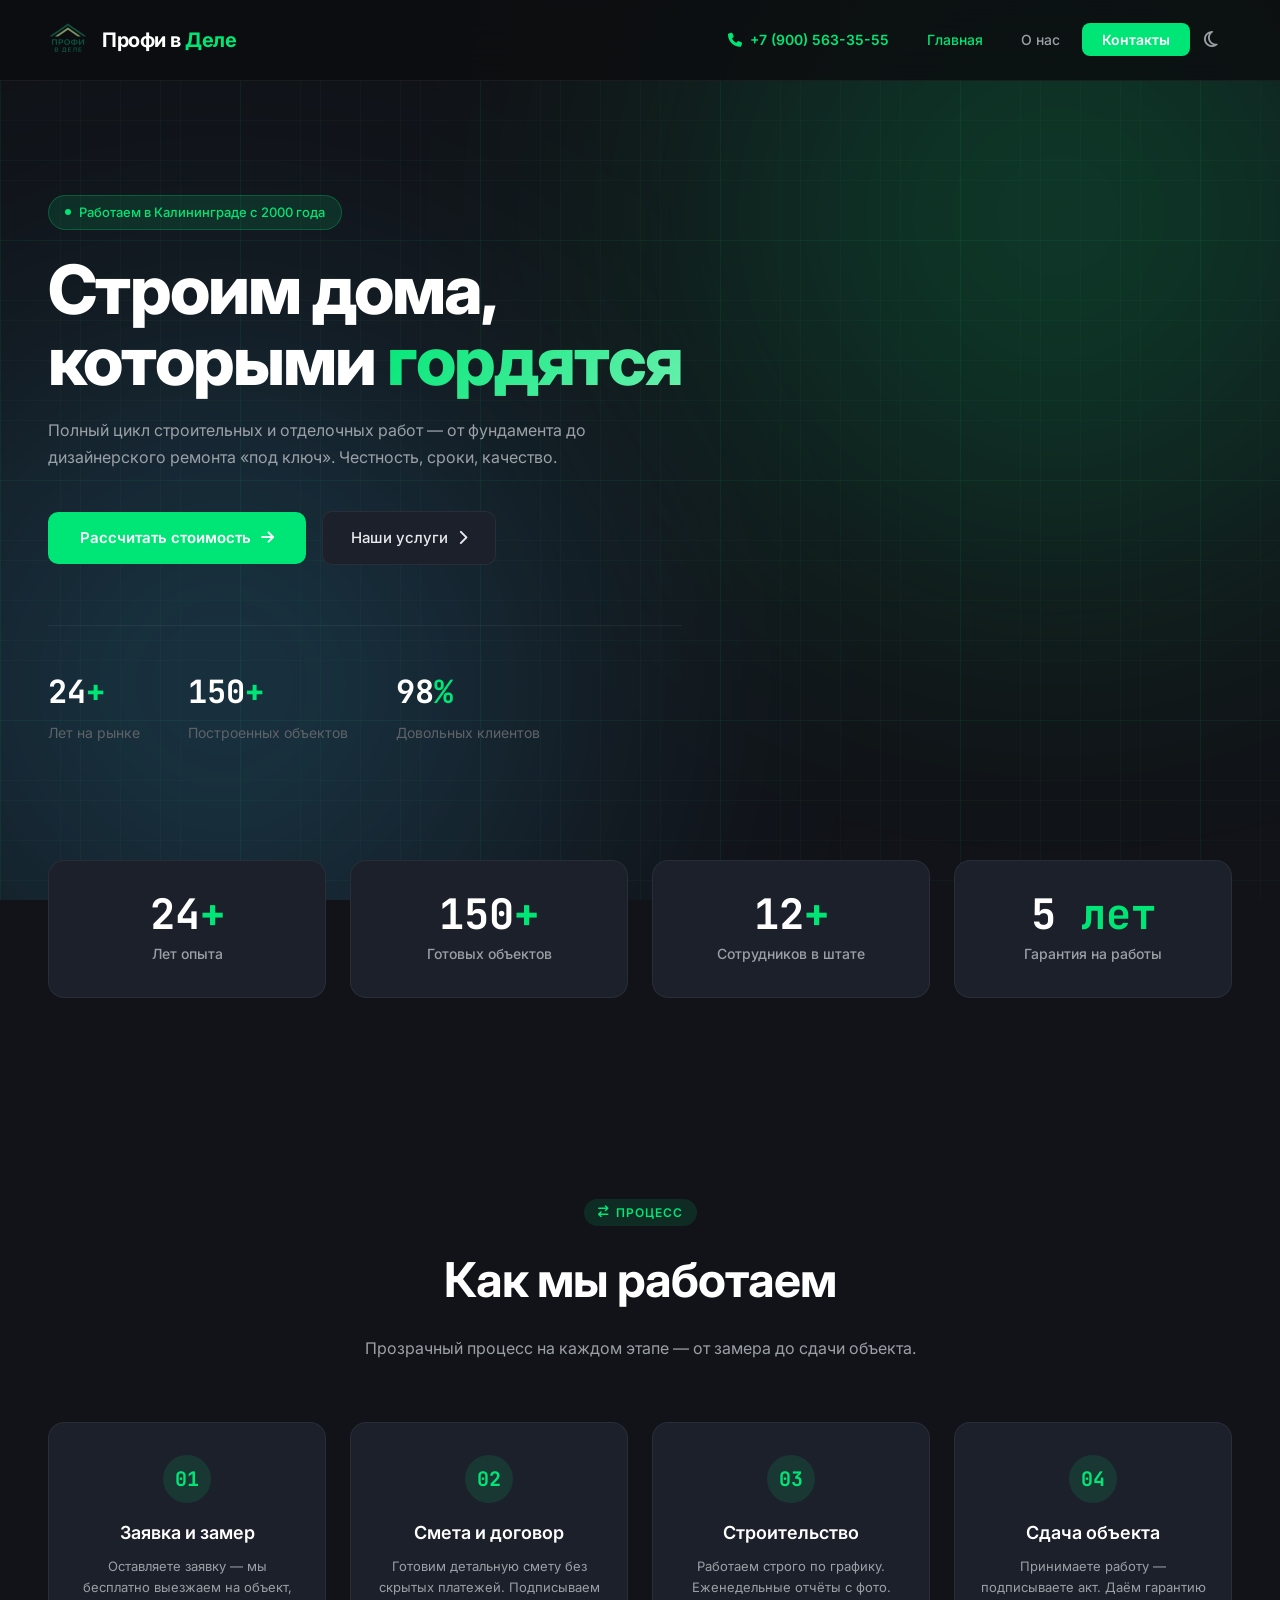
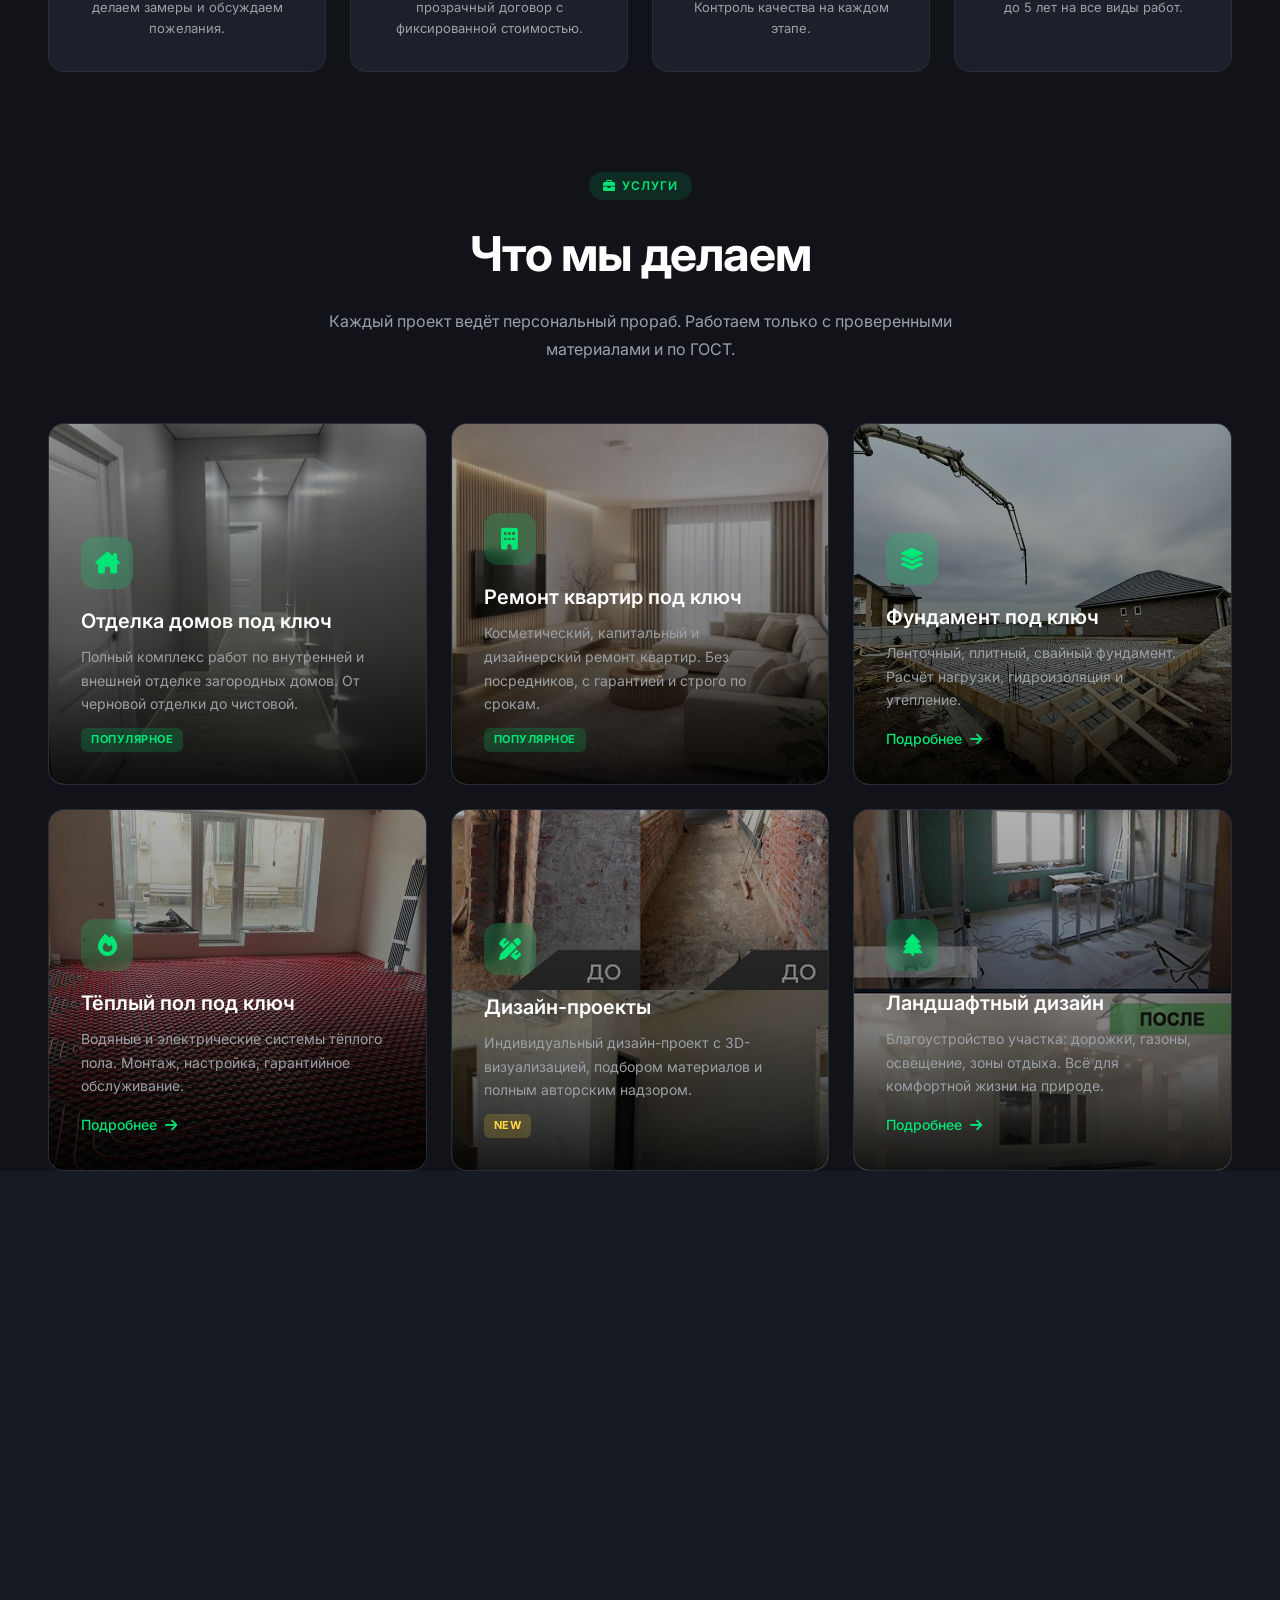
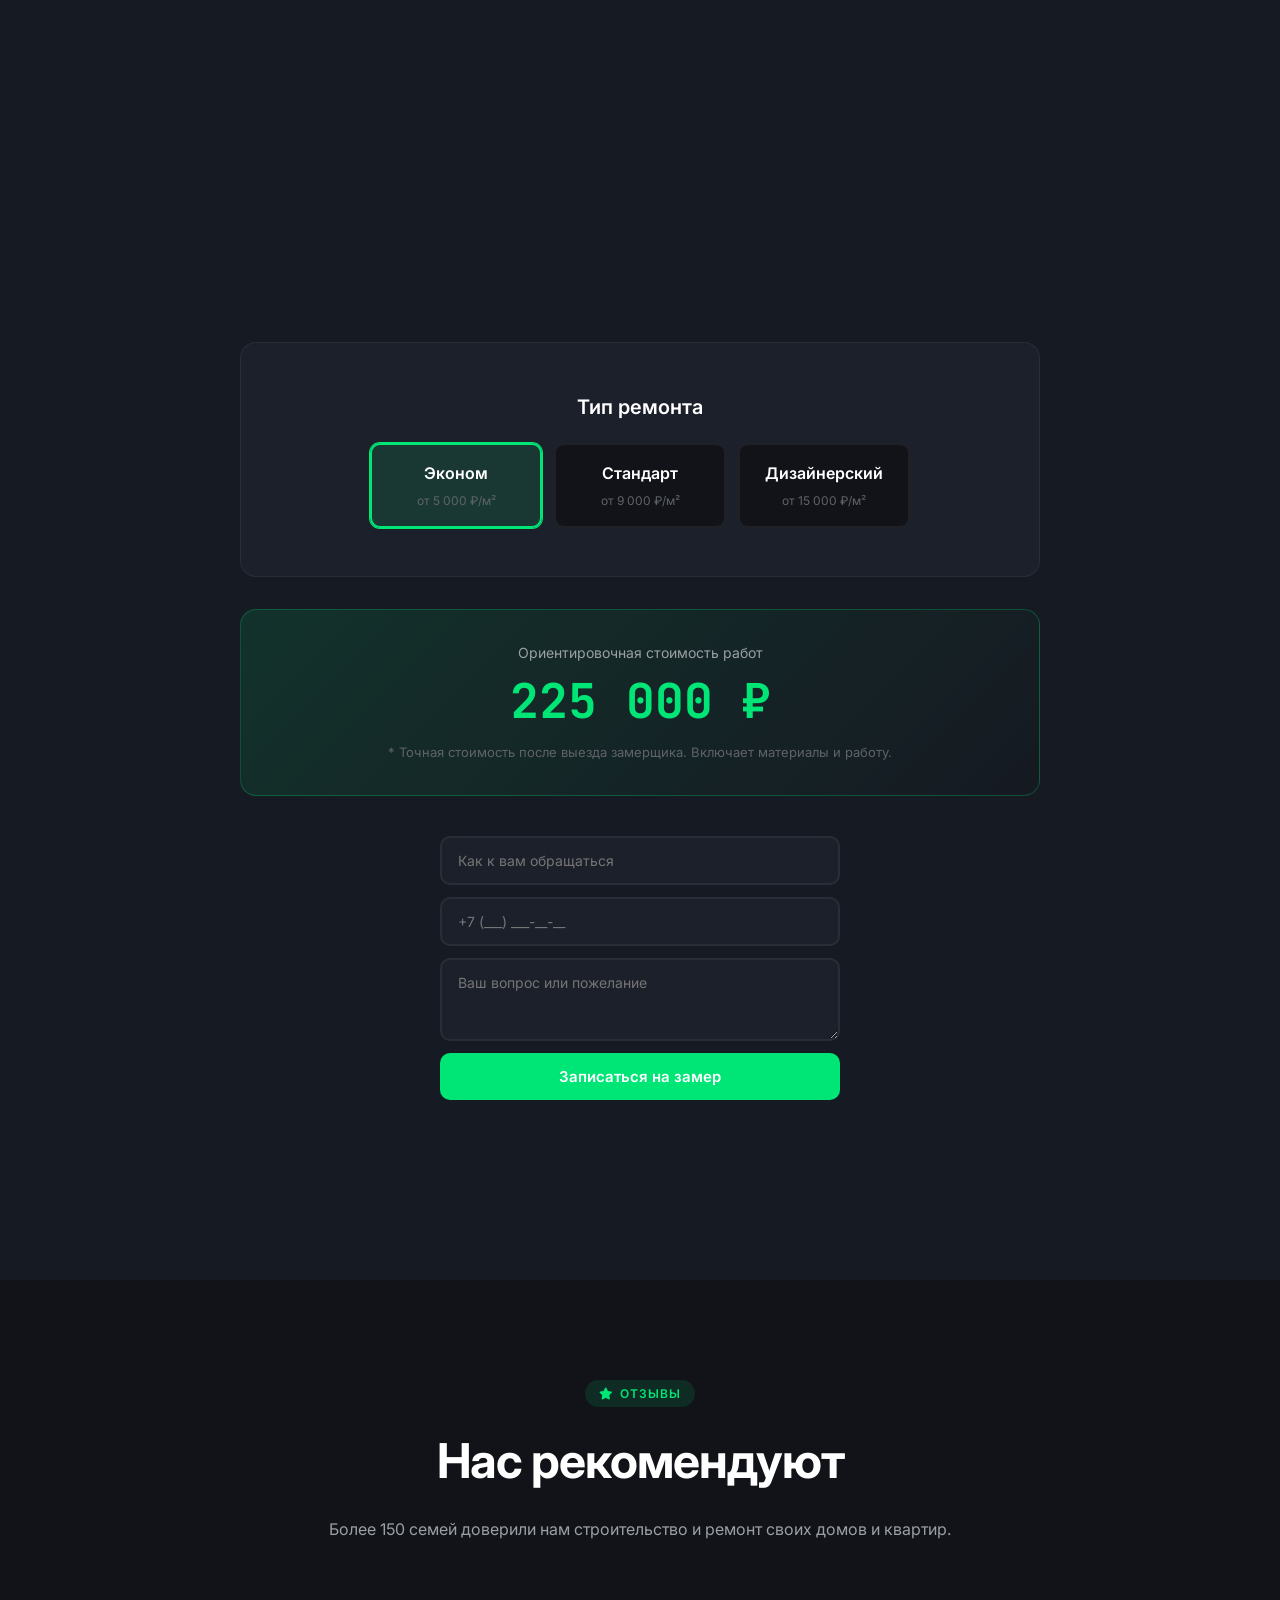
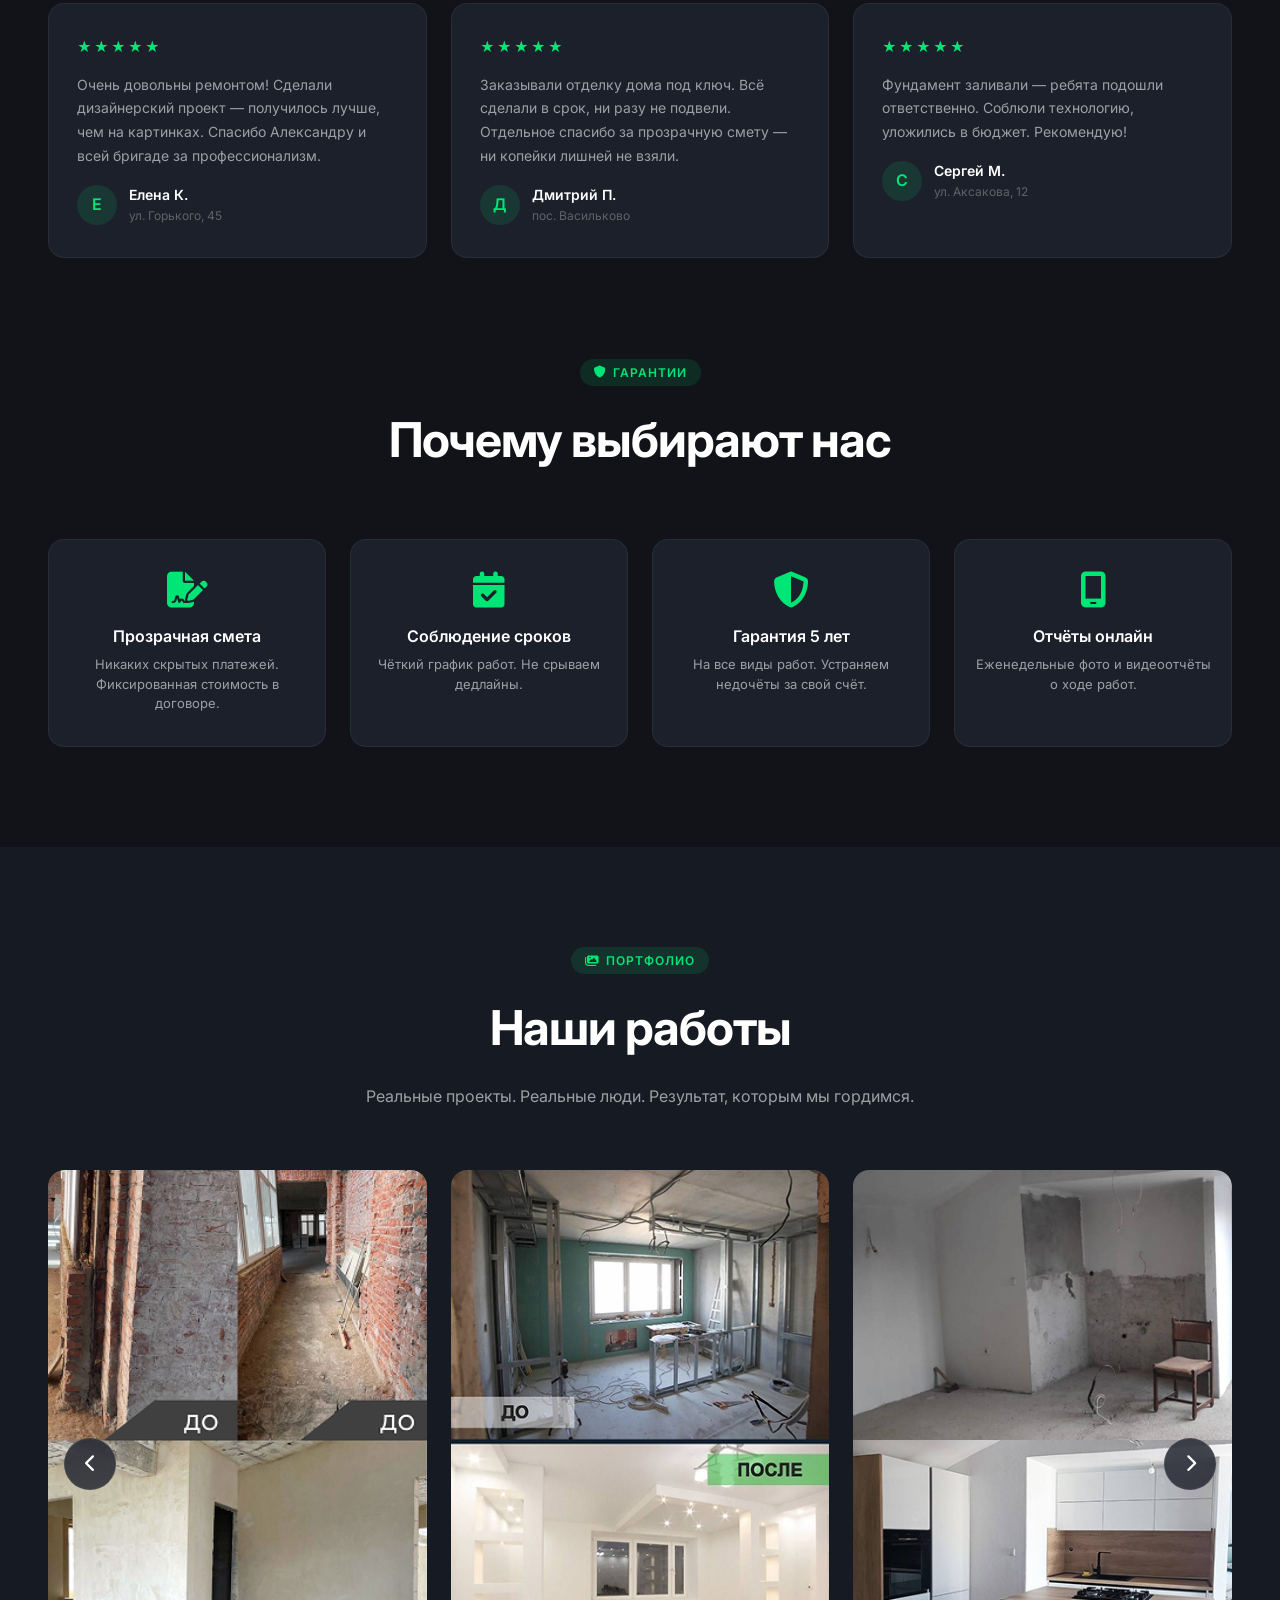
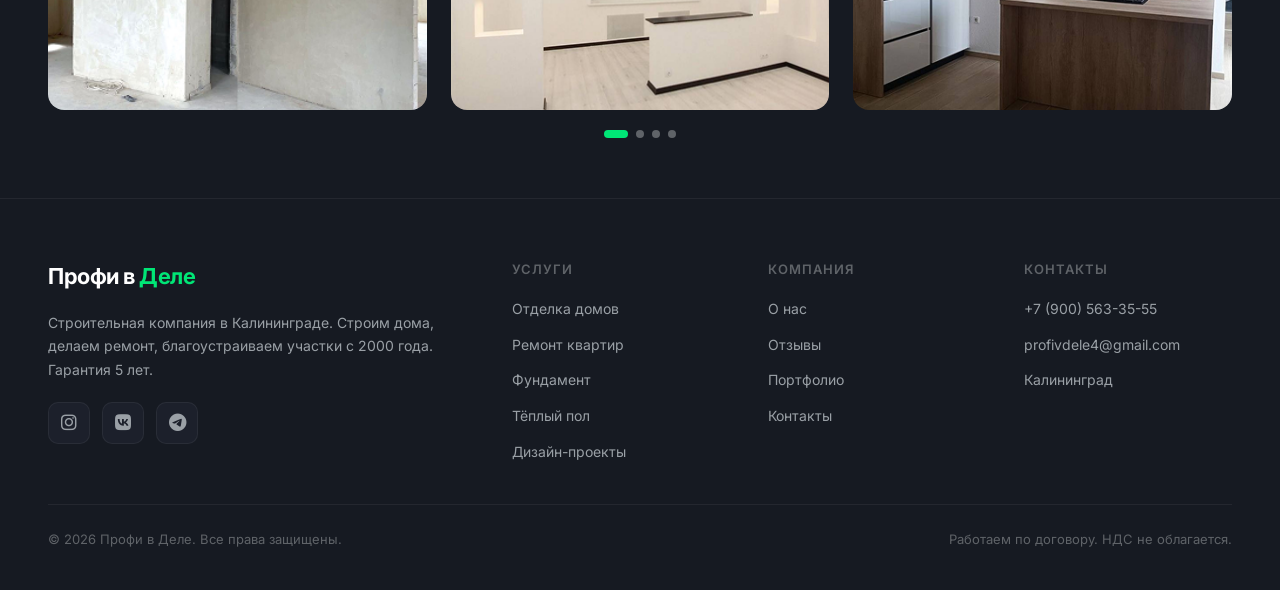
==== index.html @ 2b792fbe "Add files via upload" ====
<!DOCTYPE html>
<html lang="ru">
<head>
    <meta charset="UTF-8">
    <meta name="viewport" content="width=device-width, initial-scale=1.0">
    <title>Профи в Деле — строительная компания в Калининграде</title>
    <link rel="stylesheet" href="css/main.css?v=5">
    <link rel='stylesheet' href="https://cdnjs.cloudflare.com/ajax/libs/font-awesome/6.5.0/css/all.min.css">
    <style>
        .burger { display: none !important; }
        .nav-item { display: list-item !important; }
        .contacts-overlay { position: fixed; inset: 0; z-index: 100000; opacity: 0; visibility: hidden; pointer-events: none; }
        .contacts-overlay.active { opacity: 1; visibility: visible; pointer-events: auto; }
        @media (max-width: 767px) { .nav-item { display: none !important; } .burger { display: block !important; } header .theme-toggle { display: none !important; } }
    </style>
</head>
<body>

<div class="wrapper">

    <!-- HEADER -->
    <header class="header-container" id="header">
        <div class="header-logo">
            <img src="img/profivdele-Photoroom.png" alt="Профи в деле">
            <span class="logo-text">Профи в <span>Деле</span></span>
        </div>
        <nav>
            <ul>
                <li class="phone-item">
                    <a href="tel:+79005633555"><i class="fa-solid fa-phone"></i> +7 (900) 563-35-55</a>
                </li>
                <li class="nav-item"><a class="active" href="index.html">Главная</a></li>
                <li class="nav-item"><a href="about.html">О нас</a></li>
                <li class="nav-item"><a class="btn" href="#" data-contacts onclick="window.openContacts(event)">Контакты</a></li>
                <li><button class="theme-toggle" id="themeToggle" aria-label="Переключить тему"><i class="fa-regular fa-moon"></i></button></li>
                <li><button class="burger" id="burgerToggle" aria-label="Меню"><i class="fa-solid fa-bars"></i></button></li>
            </ul>
        </nav>
    </header>

    <!-- HERO -->
    <section class="hero">
        <div class="hero-bg">
            <div class="hero-gradient g1"></div>
            <div class="hero-gradient g2"></div>
            <div class="hero-grid"></div>
        </div>
        <div class="hero-content">
            <div class="hero-badge">
                <span class="dot"></span>
                Работаем в Калининграде с 2000 года
            </div>
            <h1>Строим дома,<br>которыми <span class="highlight">гордятся</span></h1>
            <p>Полный цикл строительных и отделочных работ — от фундамента до дизайнерского ремонта «под ключ». Честность, сроки, качество.</p>
            <div class="hero-actions">
                <a href="#calculator" class="btn-primary">
                    Рассчитать стоимость <i class="fa-solid fa-arrow-right"></i>
                </a>
                <a href="#services" class="btn-secondary">
                    Наши услуги <i class="fa-solid fa-chevron-right"></i>
                </a>
            </div>
            <div class="hero-stats">
                <div class="hero-stat">
                    <h3><span class="counter" data-target="24">0</span><span class="accent">+</span></h3>
                    <p>Лет на рынке</p>
                </div>
                <div class="hero-stat">
                    <h3><span class="counter" data-target="150">0</span><span class="accent">+</span></h3>
                    <p>Построенных объектов</p>
                </div>
                <div class="hero-stat">
                    <h3><span class="counter" data-target="98">0</span><span class="accent">%</span></h3>
                    <p>Довольных клиентов</p>
                </div>
            </div>
        </div>
    </section>

    <!-- STATS -->
    <section class="section" style="padding-top:0;">
        <div class="stats-grid" style="margin-top:-40px;">
            <div class="stat-card fade-up">
                <div class="number"><span class="counter" data-target="24">0</span><span class="accent">+</span></div>
                <p class="label">Лет опыта</p>
            </div>
            <div class="stat-card fade-up">
                <div class="number"><span class="counter" data-target="150">0</span><span class="accent">+</span></div>
                <p class="label">Готовых объектов</p>
            </div>
            <div class="stat-card fade-up">
                <div class="number"><span class="counter" data-target="12">0</span><span class="accent">+</span></div>
                <p class="label">Сотрудников в штате</p>
            </div>
            <div class="stat-card fade-up">
                <div class="number"><span class="counter" data-target="5">0</span><span class="accent"> лет</span></div>
                <p class="label">Гарантия на работы</p>
            </div>
        </div>
    </section>

    <!-- PROCESS -->
    <section class="section" style="padding-bottom:0;">
        <div class="section-header fade-up">
            <div class="section-badge"><i class="fa-solid fa-arrow-right-arrow-left"></i> Процесс</div>
            <h2>Как мы работаем</h2>
            <p>Прозрачный процесс на каждом этапе — от замера до сдачи объекта.</p>
        </div>
        <div class="process-grid">
            <div class="process-step fade-up">
                <div class="process-number">01</div>
                <h3>Заявка и замер</h3>
                <p>Оставляете заявку — мы бесплатно выезжаем на объект, делаем замеры и обсуждаем пожелания.</p>
            </div>
            <div class="process-step fade-up">
                <div class="process-number">02</div>
                <h3>Смета и договор</h3>
                <p>Готовим детальную смету без скрытых платежей. Подписываем прозрачный договор с фиксированной стоимостью.</p>
            </div>
            <div class="process-step fade-up">
                <div class="process-number">03</div>
                <h3>Строительство</h3>
                <p>Работаем строго по графику. Еженедельные отчёты с фото. Контроль качества на каждом этапе.</p>
            </div>
            <div class="process-step fade-up">
                <div class="process-number">04</div>
                <h3>Сдача объекта</h3>
                <p>Принимаете работу — подписываете акт. Даём гарантию до 5 лет на все виды работ.</p>
            </div>
        </div>
    </section>

    <!-- SERVICES -->
    <section class="section" id="services" style="padding-bottom:0;">
        <div class="section-header fade-up">
            <div class="section-badge"><i class="fa-solid fa-briefcase"></i> Услуги</div>
            <h2>Что мы делаем</h2>
            <p>Каждый проект ведёт персональный прораб. Работаем только с проверенными материалами и по ГОСТ.</p>
        </div>
        <div class="services-grid">
            <div class="service-card service-card-bg fade-up">
                <div class="service-bg" style="background-image:url('img/Ремонт.jpeg');"></div>
                <div class="service-overlay"></div>
                <div class="service-content">
                    <div class="service-icon"><i class="fa-solid fa-house-chimney"></i></div>
                    <h3>Отделка домов под ключ</h3>
                    <p>Полный комплекс работ по внутренней и внешней отделке загородных домов. От черновой отделки до чистовой.</p>
                    <div class="service-tag popular">Популярное</div>
                </div>
            </div>
            <div class="service-card service-card-bg fade-up">
                <div class="service-bg" style="background-image:url('img/house2.webp');"></div>
                <div class="service-overlay"></div>
                <div class="service-content">
                    <div class="service-icon"><i class="fa-solid fa-building"></i></div>
                    <h3>Ремонт квартир под ключ</h3>
                    <p>Косметический, капитальный и дизайнерский ремонт квартир. Без посредников, с гарантией и строго по срокам.</p>
                    <div class="service-tag popular">Популярное</div>
                </div>
            </div>
            <div class="service-card service-card-bg fade-up">
                <div class="service-bg" style="background-image:url('img/house3.png');"></div>
                <div class="service-overlay"></div>
                <div class="service-content">
                    <div class="service-icon"><i class="fa-solid fa-layer-group"></i></div>
                    <h3>Фундамент под ключ</h3>
                    <p>Ленточный, плитный, свайный фундамент. Расчёт нагрузки, гидроизоляция и утепление.</p>
                    <span class="service-link">Подробнее <i class="fa-solid fa-arrow-right"></i></span>
                </div>
            </div>
            <div class="service-card service-card-bg fade-up">
                <div class="service-bg" style="background-image:url('img/house4.png');"></div>
                <div class="service-overlay"></div>
                <div class="service-content">
                    <div class="service-icon"><i class="fa-solid fa-fire"></i></div>
                    <h3>Тёплый пол под ключ</h3>
                    <p>Водяные и электрические системы тёплого пола. Монтаж, настройка, гарантийное обслуживание.</p>
                    <span class="service-link">Подробнее <i class="fa-solid fa-arrow-right"></i></span>
                </div>
            </div>
            <div class="service-card service-card-bg fade-up">
                <div class="service-bg" style="background-image:url('img/photo1.png');"></div>
                <div class="service-overlay"></div>
                <div class="service-content">
                    <div class="service-icon"><i class="fa-solid fa-pen-ruler"></i></div>
                    <h3>Дизайн-проекты</h3>
                    <p>Индивидуальный дизайн-проект с 3D-визуализацией, подбором материалов и полным авторским надзором.</p>
                    <div class="service-tag new">NEW</div>
                </div>
            </div>
            <div class="service-card service-card-bg fade-up">
                <div class="service-bg" style="background-image:url('img/photo2.png');"></div>
                <div class="service-overlay"></div>
                <div class="service-content">
                    <div class="service-icon"><i class="fa-solid fa-tree"></i></div>
                    <h3>Ландшафтный дизайн</h3>
                    <p>Благоустройство участка: дорожки, газоны, освещение, зоны отдыха. Всё для комфортной жизни на природе.</p>
                    <span class="service-link">Подробнее <i class="fa-solid fa-arrow-right"></i></span>
                </div>
            </div>
        </div>
    </section>

    <!-- CALCULATOR -->
    <section class="section" id="calculator" style="background: var(--bg-secondary);">
        <div class="section-header fade-up">
            <div class="section-badge"><i class="fa-solid fa-calculator"></i> Калькулятор</div>
            <h2>Рассчитайте стоимость ремонта</h2>
            <p>Введите площадь помещения и выберите тип отделки — получите ориентировочную стоимость работ.</p>
        </div>
        <div class="calculator-section">
            <div class="calc-card fade-up">
                <h3>Площадь помещения</h3>
                <div class="calc-input-group">
                    <input type="number" id="areaInput" min="1" max="10000" value="50" placeholder="45">
                    <span class="unit">м²</span>
                </div>
                <div style="margin-top:10px;font-size:13px;color:var(--text-muted);" id="areaBracket">Диапазон: 30–40 м²</div>
            </div>
            <div class="calc-card fade-up">
                <h3>Тип ремонта</h3>
                <div class="calc-options" id="typeOptions">
                    <label class="calc-option selected" data-type="econom" data-rate="5000">
                        <input type="radio" name="repair" value="econom" checked>
                        <span class="calc-option-title">Эконом</span>
                        <span class="calc-option-desc">от 5 000 ₽/м²</span>
                    </label>
                    <label class="calc-option" data-type="standard" data-rate="9000">
                        <input type="radio" name="repair" value="standard">
                        <span class="calc-option-title">Стандарт</span>
                        <span class="calc-option-desc">от 9 000 ₽/м²</span>
                    </label>
                    <label class="calc-option" data-type="design" data-rate="15000">
                        <input type="radio" name="repair" value="design">
                        <span class="calc-option-title">Дизайнерский</span>
                        <span class="calc-option-desc">от 15 000 ₽/м²</span>
                    </label>
                </div>
            </div>
            <div class="calc-result fade-up">
                <div class="calc-result-label">Ориентировочная стоимость работ</div>
                <div class="calc-result-price" id="calcPrice">450 000 ₽</div>
                <div class="calc-result-desc">* Точная стоимость после выезда замерщика. Включает материалы и работу.</div>
            </div>
            <div class="calc-form fade-up">
                <form action="send_order.php" method="POST" class="request-form" id="calcForm">
                    <input type="hidden" name="calc_area" id="hiddenArea" value="">
                    <input type="hidden" name="calc_type" id="hiddenType" value="">
                    <input type="hidden" name="calc_price" id="hiddenPrice" value="">
                    <input type="hidden" name="is_calculator" value="1">
                    <input type="text" name="user_name" placeholder="Как к вам обращаться" required>
                    <input type="tel" name="user_phone" placeholder="+7 (___) ___-__-__" required>
                    <textarea name="user_message" placeholder="Ваш вопрос или пожелание" rows="3"></textarea>
                    <button type="submit">Записаться на замер</button>
                </form>
            </div>
        </div>
    </section>

    <!-- REVIEWS -->
    <section class="section" style="padding-bottom:0;">
        <div class="section-header fade-up">
            <div class="section-badge"><i class="fa-solid fa-star"></i> Отзывы</div>
            <h2>Нас рекомендуют</h2>
            <p>Более 150 семей доверили нам строительство и ремонт своих домов и квартир.</p>
        </div>
        <div class="reviews-grid">
            <div class="review-card fade-up">
                <div class="review-stars">★★★★★</div>
                <p class="review-text">Очень довольны ремонтом! Сделали дизайнерский проект — получилось лучше, чем на картинках. Спасибо Александру и всей бригаде за профессионализм.</p>
                <div class="review-author">
                    <div class="review-avatar">Е</div>
                    <div>
                        <p class="review-name">Елена К.</p>
                        <p class="review-source">ул. Горького, 45</p>
                    </div>
                </div>
            </div>
            <div class="review-card fade-up">
                <div class="review-stars">★★★★★</div>
                <p class="review-text">Заказывали отделку дома под ключ. Всё сделали в срок, ни разу не подвели. Отдельное спасибо за прозрачную смету — ни копейки лишней не взяли.</p>
                <div class="review-author">
                    <div class="review-avatar">Д</div>
                    <div>
                        <p class="review-name">Дмитрий П.</p>
                        <p class="review-source">пос. Васильково</p>
                    </div>
                </div>
            </div>
            <div class="review-card fade-up">
                <div class="review-stars">★★★★★</div>
                <p class="review-text">Фундамент заливали — ребята подошли ответственно. Соблюли технологию, уложились в бюджет. Рекомендую!</p>
                <div class="review-author">
                    <div class="review-avatar">С</div>
                    <div>
                        <p class="review-name">Сергей М.</p>
                        <p class="review-source">ул. Аксакова, 12</p>
                    </div>
                </div>
            </div>
        </div>
    </section>

    <!-- GUARANTEE -->
    <section class="section">
        <div class="section-header fade-up">
            <div class="section-badge"><i class="fa-solid fa-shield"></i> Гарантии</div>
            <h2>Почему выбирают нас</h2>
        </div>
        <div class="guarantee-grid">
            <div class="guarantee-item fade-up">
                <i class="fa-solid fa-file-signature"></i>
                <h4>Прозрачная смета</h4>
                <p>Никаких скрытых платежей. Фиксированная стоимость в договоре.</p>
            </div>
            <div class="guarantee-item fade-up">
                <i class="fa-solid fa-calendar-check"></i>
                <h4>Соблюдение сроков</h4>
                <p>Чёткий график работ. Не срываем дедлайны.</p>
            </div>
            <div class="guarantee-item fade-up">
                <i class="fa-solid fa-shield-halved"></i>
                <h4>Гарантия 5 лет</h4>
                <p>На все виды работ. Устраняем недочёты за свой счёт.</p>
            </div>
            <div class="guarantee-item fade-up">
                <i class="fa-solid fa-mobile-screen"></i>
                <h4>Отчёты онлайн</h4>
                <p>Еженедельные фото и видеоотчёты о ходе работ.</p>
            </div>
        </div>
    </section>

    <!-- PORTFOLIO -->
    <section class="section" style="padding-bottom:40px;background:var(--bg-secondary);">
        <div class="section-header fade-up">
            <div class="section-badge"><i class="fa-solid fa-images"></i> Портфолио</div>
            <h2>Наши работы</h2>
            <p>Реальные проекты. Реальные люди. Результат, которым мы гордимся.</p>
        </div>
        <div class="works-slider fade-up">
            <div class="works-slider-track" id="worksSliderTrack">
                <div class="works-slide"><img src="img/photo1.png" alt=""></div>
                <div class="works-slide"><img src="img/photo2.png" alt=""></div>
                <div class="works-slide"><img src="img/photo3.png" alt=""></div>
                <div class="works-slide"><img src="img/photo4.jpg" alt=""></div>
                <div class="works-slide"><img src="img/photo7.jpg" alt=""></div>
                <div class="works-slide"><img src="img/photo8.jpg" alt=""></div>
                <div class="works-slide"><img src="img/photo9.jpg" alt=""></div>
                <div class="works-slide"><img src="img/photo10.png" alt=""></div>
                <div class="works-slide"><img src="img/photo11.png" alt=""></div>
                <div class="works-slide"><img src="img/photo12.jpg" alt=""></div>
                <div class="works-slide"><img src="img/photo13.png" alt=""></div>
            </div>
            <button class="wslider-btn wslider-prev" id="worksPrev"><i class="fa-solid fa-chevron-left"></i></button>
            <button class="wslider-btn wslider-next" id="worksNext"><i class="fa-solid fa-chevron-right"></i></button>
            <div class="wslider-dots" id="worksDots"></div>
        </div>
    </section>

    <!-- FOOTER -->
    <footer>
        <div class="footer-grid">
            <div class="footer-brand">
                <span class="logo-text">Профи в <span>Деле</span></span>
                <p>Строительная компания в Калининграде. Строим дома, делаем ремонт, благоустраиваем участки с 2000 года. Гарантия 5 лет.</p>
                <div class="footer-socials">
                    <a href="https://www.instagram.com/profivdele_39" target="_blank" rel="noopener noreferrer"><i class="fa-brands fa-instagram"></i></a>
                    <a href="https://vk.com/profivdele1" target="_blank" rel="noopener noreferrer"><i class="fa-brands fa-vk"></i></a>
                    <a href="https://t.me/profivdele1" target="_blank" rel="noopener noreferrer"><i class="fa-brands fa-telegram"></i></a>
                </div>
            </div>
            <div class="footer-col">
                <h4>Услуги</h4>
                <ul>
                    <li><a href="#">Отделка домов</a></li>
                    <li><a href="#">Ремонт квартир</a></li>
                    <li><a href="#">Фундамент</a></li>
                    <li><a href="#">Тёплый пол</a></li>
                    <li><a href="#">Дизайн-проекты</a></li>
                </ul>
            </div>
            <div class="footer-col">
                <h4>Компания</h4>
                <ul>
                    <li><a href="about.html">О нас</a></li>
                    <li><a href="#">Отзывы</a></li>
                    <li><a href="#">Портфолио</a></li>
                    <li><a href="#" data-contacts onclick="window.openContacts(event)">Контакты</a></li>
                </ul>
            </div>
            <div class="footer-col">
                <h4>Контакты</h4>
                <ul>
                    <li><a href="tel:+79005633555">+7 (900) 563-35-55</a></li>
                    <li><a href="mailto:profivdele4@gmail.com">profivdele4@gmail.com</a></li>
                    <li><a href="#">Калининград</a></li>
                </ul>
            </div>
        </div>
        <div class="footer-bottom">
            <p>&copy; 2026 Профи в Деле. Все права защищены.</p>
            <p>Работаем по договору. НДС не облагается.</p>
        </div>
    </footer>
</div>

<!-- LIGHTBOX -->
<div class="lightbox" id="lightbox">
    <button class="lightbox-close" id="lightboxClose"><i class="fa-solid fa-xmark"></i></button>
    <button class="lightbox-nav lightbox-prev" id="lightboxPrev"><i class="fa-solid fa-chevron-left"></i></button>
    <button class="lightbox-nav lightbox-next" id="lightboxNext"><i class="fa-solid fa-chevron-right"></i></button>
    <div class="lightbox-img-wrap" id="lightboxWrap">
        <img src="" alt="" class="lightbox-img" id="lightboxImg" draggable="false">
    </div>
    <div class="lightbox-zoom-info" id="lightboxZoomInfo">100%</div>
    <div class="lightbox-zoom-controls">
        <button class="lightbox-zoom-btn" id="zoomOut"><i class="fa-solid fa-minus"></i></button>
        <button class="lightbox-zoom-btn" id="zoomReset"><i class="fa-solid fa-expand"></i></button>
        <button class="lightbox-zoom-btn" id="zoomIn"><i class="fa-solid fa-plus"></i></button>
    </div>
</div>

<!-- CONTACTS MODAL -->
<div class="contacts-overlay" id="contactsOverlay">
  <div class="contacts-modal" id="contactsModal">
    <button class="contacts-close" id="contactsClose"><i class="fa-solid fa-xmark"></i></button>
    <div class="contacts-body">
      <div class="contacts-header">
        <div class="contacts-badge"><i class="fa-solid fa-building"></i></div>
        <h2 class="contacts-title">Наш офис</h2>
      </div>
      <div class="contacts-card">
        <div class="contacts-row">
          <div class="contacts-icon-box loc"><i class="fa-solid fa-location-dot"></i></div>
          <div class="contacts-text">
            <span class="contacts-label">Город</span>
            <span class="contacts-value">Калининград</span>
          </div>
        </div>
        <div class="contacts-map"><i class="fa-solid fa-map"></i> <span>Калининград, Россия</span></div>
      </div>
      <a href="tel:+79005633555" class="contacts-card contacts-link">
        <div class="contacts-row">
          <div class="contacts-icon-box ph"><i class="fa-solid fa-phone"></i></div>
          <div class="contacts-text">
            <span class="contacts-label">Телефон</span>
            <span class="contacts-value">+7 (900) 563-35-55</span>
          </div>
          <i class="fa-solid fa-arrow-up-right-from-square contacts-ext"></i>
        </div>
        <div class="contacts-desc">Звоните — проконсультируем, рассчитаем стоимость, запишем на замер.</div>
      </a>
      <a href="mailto:profivdele4@gmail.com" class="contacts-card contacts-link">
        <div class="contacts-row">
          <div class="contacts-icon-box mail"><i class="fa-solid fa-envelope"></i></div>
          <div class="contacts-text">
            <span class="contacts-label">Email</span>
            <span class="contacts-value">profivdele4@gmail.com</span>
          </div>
          <i class="fa-solid fa-arrow-up-right-from-square contacts-ext"></i>
        </div>
        <div class="contacts-desc">Присылайте планировку и пожелания — ответим в течение часа.</div>
      </a>
      <div class="contacts-card">
        <div class="contacts-row">
          <div class="contacts-icon-box time"><i class="fa-solid fa-clock"></i></div>
          <div class="contacts-text">
            <span class="contacts-label">График работы</span>
            <span class="contacts-value">Пн–Вс: 08:00–20:00</span>
          </div>
        </div>
      </div>
    </div>
  </div>
</div>

<div class="success-toast" id="successToast"><i class="fa-solid fa-circle-check"></i> Заявка успешно отправлена</div>

<!-- MOBILE MENU -->
<div class="mobile-menu" id="mobileMenu">
    <div class="mobile-menu-panel">
        <button class="mobile-menu-close" id="mobileMenuClose"><i class="fa-solid fa-xmark"></i></button>
        <ul>
            <li><a href="index.html">Главная</a></li>
            <li><a href="about.html">О нас</a></li>
            <li><a class="btn" href="#" data-contacts onclick="window.openContacts(event)">Контакты</a></li>
            <li><button class="theme-toggle" id="themeToggleMobile"><i class="fa-regular fa-moon"></i></button></li>
        </ul>
    </div>
</div>

<script>
const saved = localStorage.getItem('theme');
function applyTheme(dark) {
    const html = document.documentElement;
    if (dark) {
        html.setAttribute('data-theme', 'dark');
        document.querySelectorAll('.theme-toggle').forEach(function(b) { b.innerHTML = '<i class="fa-regular fa-sun"></i>'; });
    } else {
        html.removeAttribute('data-theme');
        document.querySelectorAll('.theme-toggle').forEach(function(b) { b.innerHTML = '<i class="fa-regular fa-moon"></i>'; });
    }
}
if (saved === 'dark') applyTheme(true);
document.querySelectorAll('.theme-toggle').forEach(function(btn) {
    btn.addEventListener('click', function() {
        const isDark = document.documentElement.getAttribute('data-theme') === 'dark';
        applyTheme(!isDark);
        localStorage.setItem('theme', isDark ? 'light' : 'dark');
    });
});

const header = document.getElementById('header');
window.addEventListener('scroll', function() { header.classList.toggle('scrolled', window.scrollY > 50); });

const burgerToggle = document.getElementById('burgerToggle');
const mobileMenu = document.getElementById('mobileMenu');
const mobileMenuClose = document.getElementById('mobileMenuClose');
if (burgerToggle && mobileMenu) {
    burgerToggle.addEventListener('click', function() { mobileMenu.classList.toggle('active'); document.body.classList.toggle('no-scroll'); });
    mobileMenuClose.addEventListener('click', function() { mobileMenu.classList.remove('active'); document.body.classList.remove('no-scroll'); });
    mobileMenu.addEventListener('click', function(e) { if (e.target === mobileMenu) { mobileMenu.classList.remove('active'); document.body.classList.remove('no-scroll'); } });
}

window.openContacts = function(e) { e.preventDefault(); var o = document.getElementById('contactsOverlay'); if (o) { o.classList.add('active'); document.body.classList.add('no-scroll'); } var m = document.getElementById('mobileMenu'); if (m && m.classList.contains('active')) { m.classList.remove('active'); document.body.classList.remove('no-scroll'); } };
document.addEventListener('DOMContentLoaded', function() {
    var overlay = document.getElementById('contactsOverlay'), closeBtn = document.getElementById('contactsClose');
    if (!overlay) return;
    document.querySelectorAll('[data-contacts]').forEach(function(el) { el.addEventListener('click', window.openContacts); });
    if (closeBtn) closeBtn.addEventListener('click', function() { overlay.classList.remove('active'); document.body.classList.remove('no-scroll'); });
    overlay.addEventListener('click', function(e) { if (e.target === overlay) { overlay.classList.remove('active'); document.body.classList.remove('no-scroll'); } });
    document.addEventListener('keydown', function(e) { if (e.key === 'Escape' && overlay.classList.contains('active')) { overlay.classList.remove('active'); document.body.classList.remove('no-scroll'); } });
});

function animateCounters() {
    document.querySelectorAll('.counter').forEach(function(counter) {
        var target = parseFloat(counter.getAttribute('data-target')), startTime = null;
        function step(ts) {
            if (!startTime) startTime = ts;
            var p = Math.min((ts - startTime) / 2000, 1), e = 1 - Math.pow(1 - p, 3), c = e * target;
            counter.textContent = target % 1 === 0 ? Math.floor(c) : c.toFixed(1);
            if (p < 1) requestAnimationFrame(step); else counter.textContent = target % 1 === 0 ? Math.floor(target) : target.toFixed(1);
        }
        requestAnimationFrame(step);
    });
}

function observeFadeUp() {
    var observer = new IntersectionObserver(function(entries) {
        entries.forEach(function(entry) { if (entry.isIntersecting) { entry.target.classList.add('visible'); observer.unobserve(entry.target); } });
    }, { threshold: 0.1 });
    document.querySelectorAll('.fade-up').forEach(function(el) { observer.observe(el); });
}

// ===== REPAIR CALCULATOR =====
(function() {
    var areaInput = document.getElementById('areaInput');
    var areaBracket = document.getElementById('areaBracket');
    var typeLabels = document.querySelectorAll('#typeOptions .calc-option');
    var calcPrice = document.getElementById('calcPrice');
    var hiddenArea = document.getElementById('hiddenArea');
    var hiddenType = document.getElementById('hiddenType');
    var hiddenPrice = document.getElementById('hiddenPrice');
    var selectedBracket = null;
    var selectedType = 'econom';
    var selectedRate = 5000;
    var currentArea = 50;

    var brackets = [
        { min: 1, max: 30, key: '1-30', name: 'до 30 м²' },
        { min: 30, max: 50, key: '30-50', name: '30–50 м²' },
        { min: 50, max: 70, key: '50-70', name: '50–70 м²' },
        { min: 70, max: 100, key: '70-100', name: '70–100 м²' },
        { min: 100, max: Infinity, key: '100+', name: 'более 100 м²' }
    ];

    var basePrices = {
        '1-30': { econom: 5000, standard: 9000, design: 15000 },
        '30-50': { econom: 4800, standard: 8500, design: 14000 },
        '50-70': { econom: 4500, standard: 8000, design: 13000 },
        '70-100': { econom: 4200, standard: 7500, design: 12000 },
        '100+': { econom: 4000, standard: 7000, design: 11000 }
    };

    function formatPrice(num) { return Math.round(num).toString().replace(/\B(?=(\d{3})+(?!\d))/g, ' ') + ' ₽'; }

    function getBracket(area) { for (var i = 0; i < brackets.length; i++) { if (area >= brackets[i].min && area < brackets[i].max) return brackets[i]; } return null; }

    function update() {
        var val = parseFloat(areaInput.value);
        if (isNaN(val) || val < 1) { currentArea = 0; areaBracket.textContent = 'Введите площадь'; calcPrice.textContent = '—'; return; }
        currentArea = val;
        var br = getBracket(val);
        if (br) {
            selectedBracket = br.key;
            areaBracket.textContent = 'Диапазон: ' + br.name;
            areaBracket.style.color = 'var(--accent)';
        } else {
            selectedBracket = null;
            areaBracket.textContent = 'Площадь должна быть не менее 1 м²';
            areaBracket.style.color = 'var(--text-muted)';
        }
        calcResult();
    }

    function calcResult() {
        if (!selectedBracket || currentArea < 1) { calcPrice.textContent = '—'; return; }
        var rate = basePrices[selectedBracket] ? basePrices[selectedBracket][selectedType] : selectedRate;
        var price = rate * currentArea;
        calcPrice.textContent = formatPrice(price);
        hiddenArea.value = currentArea + ' м²';
        hiddenType.value = selectedType;
        hiddenPrice.value = Math.round(price);
    }

    areaInput.addEventListener('input', update);

    typeLabels.forEach(function(label) {
        label.addEventListener('click', function() {
            typeLabels.forEach(function(l) { l.classList.remove('selected'); });
            this.classList.add('selected');
            selectedType = this.getAttribute('data-type');
            selectedRate = parseFloat(this.getAttribute('data-rate'));
            calcResult();
        });
    });

    update();
})();

// ===== SLIDER =====
(function() {
    var track = document.getElementById('worksSliderTrack');
    if (!track) return;
    var slides = track.querySelectorAll('.works-slide'), prev = document.getElementById('worksPrev'), next = document.getElementById('worksNext'), dots = document.getElementById('worksDots'), current = 0, total = slides.length;
    if (total === 0) return;
    function isMobile() { return window.innerWidth <= 767; }
    function perView() { return isMobile() ? 1 : 3; }
    function gap() { return isMobile() ? 0 : 24; }
    function pages() { return Math.ceil(total / perView()); }
    function upd() {
        var s = document.querySelector('.works-slider');
        if (!s) return;
        var w = s.offsetWidth;
        track.style.transform = 'translateX(-' + (current * (w + gap())) + 'px)';
        dots.querySelectorAll('span').forEach(function(sp, i) { sp.classList.toggle('active', i === current); });
    }
    function rebuild() {
        var p = pages(); dots.innerHTML = '';
        for (var i = 0; i < p; i++) (function(idx) { var d = document.createElement('span'); d.addEventListener('click', function() { current = idx; upd(); }); dots.appendChild(d); })(i);
        if (current >= p) current = p - 1;
        if (current < 0) current = 0;
        var sp = dots.querySelectorAll('span'); if (sp.length) sp[current].classList.add('active');
    }
    rebuild();
    prev.addEventListener('click', function() { if (current > 0) { current--; upd(); } });
    next.addEventListener('click', function() { if (current < pages() - 1) { current++; upd(); } });
    var slider = document.querySelector('.works-slider');
    if (slider) {
        var sx = 0, db = 0, sw = false;
        slider.addEventListener('touchstart', function(e) { if (e.touches.length === 1 && isMobile()) { sx = e.touches[0].clientX; sw = false; track.style.transition = 'none'; db = -(current * (slider.offsetWidth + gap())); } }, { passive: true });
        slider.addEventListener('touchmove', function(e) { if (e.touches.length !== 1 || !isMobile()) return; var dx = e.touches[0].clientX - sx; if (Math.abs(dx) > 10) { sw = true; e.preventDefault(); track.style.transform = 'translateX(' + (db + dx) + 'px)'; } }, { passive: false });
        slider.addEventListener('touchend', function(e) { if (!isMobile()) { sw = false; return; } var dx = e.changedTouches[0].clientX - sx; track.style.transition = ''; void track.offsetHeight; if (sw && Math.abs(dx) > 50) { if (dx < 0 && current < pages() - 1) current++; else if (dx > 0 && current > 0) current--; } upd(); sw = false; }, { passive: true });
    }
    window.addEventListener('resize', function() { var p = pages(); if (dots.querySelectorAll('span').length !== p) rebuild(); if (current >= p) current = p - 1; if (current < 0) current = 0; upd(); });
    upd();
})();

// ===== LIGHTBOX =====
(function() {
    var lb = document.getElementById('lightbox'), img = document.getElementById('lightboxImg'), wrap = document.getElementById('lightboxWrap'), close = document.getElementById('lightboxClose'), zi = document.getElementById('zoomIn'), zo = document.getElementById('zoomOut'), zr = document.getElementById('zoomReset'), zinfo = document.getElementById('lightboxZoomInfo');
    var zoom = 1, px = 0, py = 0, drag = false, was = false, sx = 0, sy = 0, ltd = 0, idx = -1, srcs = [];
    document.querySelectorAll('.works-slide img').forEach(function(s) { srcs.push(s.src); });
    function open(s) { idx = srcs.indexOf(s); img.src = s; lb.classList.add('active'); document.body.style.overflow = 'hidden'; rzoom(); nav(); }
    function prev() { if (idx <= 0) return; idx--; img.src = srcs[idx]; rzoom(); nav(); }
    function next() { if (idx >= srcs.length - 1) return; idx++; img.src = srcs[idx]; rzoom(); nav(); }
    function nav() { document.getElementById('lightboxPrev').style.display = idx <= 0 ? 'none' : 'flex'; document.getElementById('lightboxNext').style.display = idx >= srcs.length - 1 ? 'none' : 'flex'; }
    function cl() { lb.classList.remove('active'); document.body.style.overflow = ''; rzoom(); }
    function rzoom() { zoom = 1; px = 0; py = 0; tr(); zinfo.textContent = '100%'; }
    function tr() { img.style.transform = 'translate(' + px + 'px,' + py + 'px) scale(' + zoom + ')'; }
    function az(n, cx, cy) { var old = zoom; zoom = Math.max(1, Math.min(5, n)); if (cx !== undefined && cy !== undefined && zoom > 1) { var r = wrap.getBoundingClientRect(); var rcx = cx - r.left - r.width / 2, rcy = cy - r.top - r.height / 2; px = rcx - (rcx - px) * zoom / old; py = rcy - (rcy - py) * zoom / old; } else if (zoom === 1) { px = 0; py = 0; } var pct = Math.round(zoom * 100); zinfo.textContent = pct + '%'; zinfo.classList.add('show'); clearTimeout(zinfo._hide); zinfo._hide = setTimeout(function() { zinfo.classList.remove('show'); }, 1500); tr(); }
    document.querySelectorAll('.works-slide').forEach(function(s) { s.addEventListener('click', function() { var i = this.querySelector('img'); if (i) open(i.src); }); });
    document.getElementById('lightboxPrev').addEventListener('click', prev);
    document.getElementById('lightboxNext').addEventListener('click', next);
    close.addEventListener('click', cl);
    lb.addEventListener('click', function(e) { if (e.target === lb && !was) cl(); was = false; });
    zi.addEventListener('click', function() { az(zoom + 0.25); });
    zo.addEventListener('click', function() { az(zoom - 0.25); });
    zr.addEventListener('click', rzoom);
    lb.addEventListener('wheel', function(e) { e.preventDefault(); az(zoom + (e.deltaY > 0 ? -0.25 : 0.25), e.clientX, e.clientY); }, { passive: false });
    document.addEventListener('keydown', function(e) { if (!lb.classList.contains('active')) return; if (e.key === 'Escape') cl(); else if (e.key === 'ArrowLeft') prev(); else if (e.key === 'ArrowRight') next(); else if (e.key === '+' || e.key === '=') az(zoom + 0.25); else if (e.key === '-') az(zoom - 0.25); else if (e.key === '0') rzoom(); });
    wrap.addEventListener('mousedown', function(e) { e.preventDefault(); if (zoom <= 1) return; drag = true; was = false; sx = e.clientX - px; sy = e.clientY - py; wrap.style.cursor = 'grabbing'; });
    document.addEventListener('mousemove', function(e) { if (!drag) return; was = true; px = e.clientX - sx; py = e.clientY - sy; tr(); });
    document.addEventListener('mouseup', function() { drag = false; wrap.style.cursor = 'grab'; });
    wrap.addEventListener('touchstart', function(e) { if (e.touches.length === 2) { ltd = Math.hypot(e.touches[0].clientX - e.touches[1].clientX, e.touches[0].clientY - e.touches[1].clientY); } else if (e.touches.length === 1) { drag = true; var t = e.touches[0]; sx = zoom > 1 ? t.clientX - px : t.clientX; sy = zoom > 1 ? t.clientY - py : t.clientY; } }, { passive: true });
    wrap.addEventListener('touchmove', function(e) { if (e.touches.length === 2) { e.preventDefault(); var d = Math.hypot(e.touches[0].clientX - e.touches[1].clientX, e.touches[0].clientY - e.touches[1].clientY); az(zoom + (d - ltd) * 0.01); ltd = d; } else if (e.touches.length === 1 && drag && zoom > 1) { var t = e.touches[0]; px = t.clientX - sx; py = t.clientY - sy; tr(); } }, { passive: false });
    wrap.addEventListener('touchend', function(e) { if (drag && zoom <= 1) { var dx = e.changedTouches[0].clientX - sx; if (Math.abs(dx) > 50) { if (dx < 0) next(); else prev(); } } drag = false; ltd = 0; }, { passive: true });
})();

(function() {
    var toast = document.getElementById('successToast');
    if (!toast) return;
    function show() { toast.classList.add('show'); setTimeout(function() { toast.classList.remove('show'); }, 4000); }
    if (window.location.search.indexOf('success=1') !== -1) { show(); if (window.history && window.history.replaceState) window.history.replaceState({}, '', window.location.pathname); }
    document.querySelectorAll('form[action="send_order.php"]').forEach(function(form) {
        form.addEventListener('submit', function(e) { e.preventDefault(); var btn = form.querySelector('button'); btn.disabled = true; btn.textContent = 'Отправка...'; fetch('send_order.php', { method: 'POST', body: new FormData(form) }).then(function() { show(); form.reset(); }).catch(function() { alert('Ошибка отправки'); }).finally(function() { btn.disabled = false; btn.textContent = 'Отправить заявку'; }); });
    });
})();

document.addEventListener('DOMContentLoaded', function() { observeFadeUp(); animateCounters(); });
</script>

</body>
</html>
---- css/main.css ----
@import url('https://fonts.googleapis.com/css2?family=Inter:wght@300;400;500;600;700;800;900&family=JetBrains+Mono:wght@400;500;600&display=swap');

:root {
    --bg: #111318;
    --bg-secondary: #161a22;
    --bg-card: #1c202b;
    --bg-card-hover: #222735;
    --text: #e8eaed;
    --text-secondary: #9aa0a6;
    --text-muted: #5f6368;
    --border: rgba(255, 255, 255, 0.06);
    --border-hover: rgba(255, 255, 255, 0.12);
    --accent: #00e676;
    --accent-dim: rgba(0, 230, 118, 0.12);
    --accent-glow: rgba(0, 230, 118, 0.35);
    --gold: #ffd740;
    --blue-accent: #40c4ff;
    --heading: #ffffff;
    --radius: 16px;
    --radius-sm: 10px;
    --shadow: 0 8px 32px rgba(0, 0, 0, 0.5);
    --transition: 0.4s cubic-bezier(0.22, 1, 0.36, 1);
}

[data-theme="light"] {
    --bg: #f4f5f7;
    --bg-secondary: #ffffff;
    --bg-card: #ffffff;
    --bg-card-hover: #f0f1f3;
    --text: #1a1d23;
    --text-secondary: #5f6368;
    --text-muted: #9aa0a6;
    --border: rgba(0, 0, 0, 0.08);
    --border-hover: rgba(0, 0, 0, 0.15);
    --accent: #00b85c;
    --accent-dim: rgba(0, 184, 92, 0.1);
    --accent-glow: rgba(0, 184, 92, 0.25);
    --gold: #ffc107;
    --blue-accent: #29b6f6;
    --heading: #1a1d23;
    --shadow: 0 8px 32px rgba(0, 0, 0, 0.08);
}

html { scroll-behavior: smooth; }
html, body {
    margin: 0;
    padding: 0;
    width: 100%;
    overflow-x: hidden;
}

body {
    font-family: "Inter", -apple-system, BlinkMacSystemFont, sans-serif;
    font-weight: 400;
    background: var(--bg);
    color: var(--text);
    line-height: 1.6;
    -webkit-font-smoothing: antialiased;
}

::selection { background: var(--accent); color: #fff; }
a { text-decoration: none; color: inherit; }
.wrapper { width: 100%; position: relative; }

/* Grid background */
body::before {
    content: '';
    position: fixed;
    inset: 0;
    background-image:
        linear-gradient(rgba(0, 230, 118, 0.035) 1px, transparent 1px),
        linear-gradient(90deg, rgba(0, 230, 118, 0.035) 1px, transparent 1px);
    background-size: 60px 60px;
    pointer-events: none;
    z-index: 0;
}
[data-theme="light"] body::before {
    background-image:
        linear-gradient(rgba(0, 184, 92, 0.05) 1px, transparent 1px),
        linear-gradient(90deg, rgba(0, 184, 92, 0.05) 1px, transparent 1px);
}

/* HEADER */
.header-container {
    display: flex;
    align-items: center;
    justify-content: space-between;
    width: 100%;
    padding: 20px 48px;
    box-sizing: border-box;
    position: fixed;
    top: 0;
    z-index: 100;
    background: rgba(12, 13, 16, 0.85);
    backdrop-filter: blur(24px);
    -webkit-backdrop-filter: blur(24px);
    border-bottom: 1px solid var(--border);
    transition: var(--transition);
}
[data-theme="light"] .header-container {
    background: rgba(244, 245, 247, 0.85);
}
.header-container.scrolled {
    padding: 12px 48px;
    box-shadow: 0 4px 30px rgba(0, 0, 0, 0.4);
}

.header-logo {
    display: flex;
    align-items: center;
    gap: 14px;
}
.header-logo img {
    height: 40px;
    width: auto;
    display: block;
}
.logo-text {
    font-size: 20px;
    font-weight: 700;
    color: var(--heading);
    letter-spacing: -0.5px;
}
.logo-text span { color: var(--accent); }

header nav { flex: 1; display: flex; justify-content: flex-end; }
header nav ul {
    list-style: none;
    display: flex;
    align-items: center;
    gap: 6px;
    margin: 0;
    padding: 0;
}
header nav ul li a {
    color: var(--text-secondary);
    font-size: 14px;
    font-weight: 500;
    padding: 8px 16px;
    border-radius: 8px;
    transition: var(--transition);
    position: relative;
}
header nav ul li a:hover { color: var(--text); background: var(--accent-dim); }
header nav ul li a.active { color: var(--accent); }
header nav ul li a.btn {
    background: var(--accent);
    color: #fff;
    padding: 8px 20px;
    border-radius: 8px;
    font-weight: 600;
}
header nav ul li a.btn:hover {
    background: color-mix(in srgb, var(--accent) 85%, white);
    transform: translateY(-1px);
    box-shadow: 0 4px 20px var(--accent-glow);
}

.phone-item a {
    color: var(--accent) !important;
    font-size: 14px !important;
    font-weight: 600 !important;
    display: inline-flex;
    align-items: center;
    gap: 8px;
    white-space: nowrap;
}
.phone-item a:hover { color: var(--accent) !important; background: transparent !important; }

.theme-toggle {
    background: none; border: none; font-size: 18px; cursor: pointer;
    padding: 8px; line-height: 1; color: var(--text-secondary);
    border-radius: 8px; transition: var(--transition); display: flex; align-items: center;
}
.theme-toggle:hover { color: var(--accent); background: var(--accent-dim); }

.burger { display: none; background: none; border: none; font-size: 22px; cursor: pointer; color: var(--text); padding: 8px; line-height: 1; }

@media (max-width: 1024px) {
    .header-container { padding: 16px 24px; }
    .header-container.scrolled { padding: 10px 24px; }
}
@media (max-width: 767px) {
    .header-container { padding: 12px 16px; }
    .header-container.scrolled { padding: 8px 16px; }
    .header-logo img { height: 32px; }
    .logo-text { display: none; }
    .nav-item { display: none !important; }
    .burger { display: block !important; }
    header .theme-toggle { display: none !important; }
}

/* HERO */
.hero {
    position: relative;
    min-height: 100vh;
    display: flex;
    align-items: center;
    padding: 120px 48px 80px;
    box-sizing: border-box;
    overflow: hidden;
}
.hero-bg { position: absolute; inset: 0; z-index: 0; }
.hero-gradient {
    position: absolute;
    width: 700px;
    height: 700px;
    border-radius: 50%;
    filter: blur(140px);
    opacity: 0.18;
    animation: heroGlow 8s ease-in-out infinite alternate;
}
.hero-gradient.g1 { top: -15%; right: -10%; background: var(--accent); animation-delay: 0s; }
.hero-gradient.g2 { bottom: -15%; left: -10%; background: var(--blue-accent); animation-delay: 4s; }

@keyframes heroGlow {
    0% { transform: translate(0, 0) scale(1); opacity: 0.12; }
    100% { transform: translate(50px, -50px) scale(1.4); opacity: 0.25; }
}
.hero-grid {
    position: absolute; inset: 0;
    background-image:
        linear-gradient(rgba(0, 230, 118, 0.04) 1px, transparent 1px),
        linear-gradient(90deg, rgba(0, 230, 118, 0.04) 1px, transparent 1px);
    background-size: 80px 80px;
    z-index: 0;
}
.hero-content { position: relative; z-index: 2; max-width: 820px; }

.hero-badge {
    display: inline-flex;
    align-items: center;
    gap: 8px;
    padding: 6px 16px;
    border-radius: 100px;
    background: var(--accent-dim);
    border: 1px solid rgba(0, 230, 118, 0.25);
    font-size: 13px;
    font-weight: 500;
    color: var(--accent);
    margin-bottom: 24px;
}
.hero-badge .dot {
    width: 6px; height: 6px; border-radius: 50%;
    background: var(--accent); animation: pulse 2s ease-in-out infinite;
}
@keyframes pulse {
    0%, 100% { opacity: 1; }
    50% { opacity: 0.3; }
}

.hero h1 {
    font-size: clamp(38px, 5.5vw, 68px);
    font-weight: 800;
    color: var(--heading);
    line-height: 1.05;
    letter-spacing: -2px;
    margin: 0 0 20px;
}
.hero h1 .highlight {
    background: linear-gradient(135deg, var(--accent), #69f0ae);
    -webkit-background-clip: text;
    -webkit-text-fill-color: transparent;
    background-clip: text;
}
.hero p {
    font-size: clamp(16px, 1.2vw, 19px);
    color: var(--text-secondary);
    line-height: 1.7;
    max-width: 580px;
    margin: 0 0 40px;
}

.hero-actions { display: flex; align-items: center; gap: 16px; flex-wrap: wrap; }

.btn-primary {
    display: inline-flex;
    align-items: center;
    gap: 10px;
    padding: 14px 32px;
    background: var(--accent);
    color: #fff;
    font-size: 15px;
    font-weight: 600;
    border-radius: 10px;
    border: none;
    cursor: pointer;
    transition: var(--transition);
    font-family: inherit;
}
.btn-primary:hover {
    transform: translateY(-3px);
    box-shadow: 0 12px 40px var(--accent-glow);
    background: color-mix(in srgb, var(--accent) 85%, white);
}
.btn-secondary {
    display: inline-flex;
    align-items: center;
    gap: 10px;
    padding: 14px 28px;
    background: var(--bg-card);
    color: var(--text);
    font-size: 15px;
    font-weight: 500;
    border-radius: 10px;
    border: 1px solid var(--border);
    cursor: pointer;
    transition: var(--transition);
    font-family: inherit;
}
.btn-secondary:hover {
    border-color: var(--accent);
    background: var(--accent-dim);
    transform: translateY(-2px);
}

.hero-stats {
    display: flex;
    gap: 48px;
    margin-top: 60px;
    padding-top: 40px;
    border-top: 1px solid var(--border);
}
.hero-stat h3 {
    font-size: 32px;
    font-weight: 700;
    color: var(--heading);
    margin: 0 0 4px;
    font-family: "JetBrains Mono", monospace;
}
.hero-stat h3 .accent { color: var(--accent); }
.hero-stat p { font-size: 14px; color: var(--text-muted); margin: 0; }

@media (max-width: 1024px) {
    .hero { padding: 100px 24px 60px; }
    .hero-stats { gap: 32px; }
}
@media (max-width: 767px) {
    .hero { padding: 80px 16px 40px; min-height: auto; }
    .hero-stats { flex-direction: column; gap: 20px; margin-top: 40px; padding-top: 24px; }
    .hero-stat h3 { font-size: 26px; }
    .hero-actions { flex-direction: column; align-items: stretch; }
    .btn-primary, .btn-secondary { justify-content: center; }
}

/* Sections */
.section { padding: 100px 48px; position: relative; }
.section-header { text-align: center; max-width: 640px; margin: 0 auto 60px; }
.section-header h2 {
    font-size: clamp(32px, 4vw, 48px);
    font-weight: 700;
    color: var(--heading);
    margin: 0 0 16px;
    letter-spacing: -1px;
}
.section-header p {
    font-size: 16px;
    color: var(--text-secondary);
    line-height: 1.7;
    margin: 0;
}
.section-badge {
    display: inline-flex;
    align-items: center;
    gap: 6px;
    padding: 4px 14px;
    border-radius: 100px;
    background: var(--accent-dim);
    font-size: 12px;
    font-weight: 600;
    color: var(--accent);
    text-transform: uppercase;
    letter-spacing: 1px;
    margin-bottom: 16px;
}

@media (max-width: 1024px) { .section { padding: 80px 24px; } }
@media (max-width: 767px) { .section { padding: 60px 16px; } .section-header { margin-bottom: 40px; } }

/* Stats Grid */
.stats-grid {
    display: grid;
    grid-template-columns: repeat(4, 1fr);
    gap: 24px;
    max-width: 1200px;
    margin: 0 auto;
}
.stat-card {
    background: var(--bg-card);
    border: 1px solid var(--border);
    border-radius: var(--radius);
    padding: 32px 24px;
    text-align: center;
    transition: var(--transition);
    position: relative;
    overflow: hidden;
}
.stat-card::before {
    content: '';
    position: absolute; top: 0; left: 0; right: 0; height: 3px;
    background: linear-gradient(90deg, transparent, var(--accent), #69f0ae, var(--accent), transparent);
    background-size: 200% 100%;
    animation: shimmer 3s linear infinite;
    opacity: 0; transition: var(--transition);
}
@keyframes shimmer { 0% { background-position: -200% 0; } 100% { background-position: 200% 0; } }
.stat-card:hover::before { opacity: 1; }
.stat-card:hover { border-color: var(--border-hover); transform: translateY(-4px); box-shadow: var(--shadow); }
.stat-card .number {
    font-size: 42px; font-weight: 700; color: var(--heading);
    font-family: "JetBrains Mono", monospace; margin: 0 0 8px; line-height: 1;
}
.stat-card .number .accent { color: var(--accent); }
.stat-card .label { font-size: 14px; color: var(--text-secondary); font-weight: 500; margin: 0; }

@media (max-width: 1024px) { .stats-grid { grid-template-columns: repeat(2, 1fr); } }
@media (max-width: 767px) { .stats-grid { grid-template-columns: 1fr; } }

/* Services */
.services-grid {
    display: grid;
    grid-template-columns: repeat(3, 1fr);
    gap: 24px;
    max-width: 1200px;
    margin: 0 auto;
}
.service-card {
    background: var(--bg-card);
    border: 1px solid var(--border);
    border-radius: var(--radius);
    padding: 40px 32px;
    transition: var(--transition);
    position: relative;
    overflow: hidden;
}
.service-card::after {
    content: '';
    position: absolute; inset: 0; border-radius: var(--radius);
    background: linear-gradient(135deg, var(--accent-dim), transparent);
    opacity: 0; transition: var(--transition);
}
.service-card:hover { border-color: rgba(0, 230, 118, 0.2); transform: translateY(-6px); box-shadow: 0 8px 40px rgba(0, 230, 118, 0.08); }
.service-card:hover::after { opacity: 1; }
.service-card > * { position: relative; z-index: 1; }

/* Cards with background images */
.service-card-bg {
    padding: 0;
    min-height: 360px;
    display: flex;
    align-items: flex-end;
}
.service-bg {
    position: absolute;
    inset: 0;
    background-size: cover;
    background-position: center;
    transition: transform 0.6s cubic-bezier(0.22, 1, 0.36, 1);
    z-index: 0;
}
.service-card-bg:hover .service-bg {
    transform: scale(1.07);
}
.service-overlay {
    position: absolute;
    inset: 0;
    background: linear-gradient(to top, rgba(0,0,0,0.9) 0%, rgba(0,0,0,0.5) 40%, rgba(0,0,0,0.3) 100%);
    z-index: 1;
    transition: var(--transition);
}
.service-card-bg:hover .service-overlay {
    background: linear-gradient(to top, rgba(0,0,0,0.95) 0%, rgba(0, 230, 118, 0.15) 50%, rgba(0,0,0,0.3) 100%);
}
.service-content {
    position: relative;
    z-index: 2;
    padding: 32px;
    width: 100%;
    box-sizing: border-box;
}
.service-card-bg .service-icon {
    background: rgba(0, 230, 118, 0.2);
    backdrop-filter: blur(6px);
}
.service-card-bg h3 { color: #fff; }
.service-card-bg p { color: rgba(255,255,255,0.75); }
.service-card-bg .service-link { color: var(--accent); }

.service-icon {
    width: 52px; height: 52px; border-radius: 14px;
    background: var(--accent-dim);
    display: flex; align-items: center; justify-content: center;
    font-size: 22px; color: var(--accent); margin-bottom: 16px; transition: var(--transition);
}
.service-card:hover .service-icon {
    background: var(--accent); color: #fff;
    box-shadow: 0 4px 20px var(--accent-glow);
}
.service-card h3 { font-size: 20px; font-weight: 600; color: var(--heading); margin: 0 0 8px; }
.service-card p { font-size: 14px; color: var(--text-secondary); line-height: 1.7; margin: 0; }
.service-card .service-link {
    display: inline-flex; align-items: center; gap: 8px;
    font-size: 14px; font-weight: 500; color: var(--accent); margin-top: 16px; transition: var(--transition);
}
.service-card .service-link i { transition: var(--transition); }
.service-card:hover .service-link i { transform: translateX(4px); }

.service-tag {
    display: inline-block;
    padding: 3px 10px;
    border-radius: 6px;
    font-size: 11px;
    font-weight: 700;
    text-transform: uppercase;
    letter-spacing: 0.5px;
    margin-top: 12px;
}
.service-tag { background: var(--accent-dim); color: var(--accent); }
.service-tag.popular { background: rgba(0, 230, 118, 0.18); color: var(--accent); }
.service-tag.new { background: rgba(255, 215, 64, 0.18); color: #ffd740; }

@media (max-width: 1024px) { .services-grid { grid-template-columns: repeat(2, 1fr); } }
@media (max-width: 767px) { .services-grid { grid-template-columns: 1fr; } .service-card { padding: 28px 20px; } .service-content { padding: 24px; } }

/* Calculator */
.calculator-section {
    max-width: 800px;
    margin: 0 auto;
    padding: 80px 0;
    text-align: center;
}
.calc-subtitle { font-size: 15px; color: var(--text-secondary); margin-bottom: 48px; }
.calc-card {
    background: var(--bg-card); border: 1px solid var(--border);
    border-radius: var(--radius); padding: 48px 40px; margin-bottom: 20px;
    text-align: center;
}
.calc-card h3 { font-size: 20px; font-weight: 600; color: var(--heading); margin: 0 0 20px; }

.calc-input-group {
    display: flex; align-items: center; justify-content: center; gap: 12px;
}
.calc-input-group input {
    width: 160px; padding: 14px 18px; font-size: 24px; font-weight: 600;
    border: 2px solid var(--border); border-radius: var(--radius-sm);
    background: var(--bg); color: var(--heading);
    font-family: "JetBrains Mono", monospace; text-align: center;
    outline: none; transition: var(--transition);
}
.calc-input-group input:focus { border-color: var(--accent); box-shadow: 0 0 0 4px var(--accent-dim); }
.calc-input-group .unit { font-size: 18px; font-weight: 500; color: var(--text-muted); }

.calc-options {
    display: flex; gap: 12px; justify-content: center; flex-wrap: wrap;
}
.calc-option {
    position: relative; cursor: pointer; padding: 16px 24px;
    border: 2px solid var(--border); border-radius: var(--radius-sm);
    background: var(--bg); transition: var(--transition);
    user-select: none; display: flex; flex-direction: column;
    align-items: center; gap: 4px; min-width: 120px;
}
.calc-option input { display: none; }
.calc-option:hover { border-color: var(--accent); transform: translateY(-2px); }
.calc-option.selected {
    border-color: var(--accent); background: var(--accent-dim);
    box-shadow: 0 0 0 1px var(--accent);
}
.calc-option-title { font-size: 16px; font-weight: 600; color: var(--heading); }
.calc-option-desc { font-size: 12px; color: var(--text-muted); }

.calc-result {
    margin-top: 32px; padding: 32px;
    background: linear-gradient(135deg, var(--accent-dim), transparent);
    border: 1px solid rgba(0, 230, 118, 0.25); border-radius: var(--radius);
}
.calc-result-label { font-size: 14px; color: var(--text-secondary); margin-bottom: 8px; }
.calc-result-price {
    font-size: 48px; font-weight: 700; color: var(--accent);
    font-family: "JetBrains Mono", monospace; line-height: 1.2;
}
.calc-result-desc { font-size: 13px; color: var(--text-muted); margin-top: 12px; }

.calc-form { max-width: 400px; margin: 40px auto 0; }
.calc-form .request-form { display: flex; flex-direction: column; gap: 12px; }
.calc-form .request-form input,
.calc-form .request-form textarea {
    padding: 14px 16px; border: 2px solid var(--border); border-radius: var(--radius-sm);
    font-size: 14px; outline: none; background: var(--bg-card);
    color: var(--text); font-family: inherit; transition: var(--transition);
}
.calc-form .request-form input:focus,
.calc-form .request-form textarea:focus {
    border-color: var(--accent); box-shadow: 0 0 0 4px var(--accent-dim);
}
.calc-form .request-form button {
    padding: 14px; border: none; border-radius: var(--radius-sm);
    background: var(--accent); color: #fff; font-size: 15px; font-weight: 600;
    cursor: pointer; font-family: inherit; transition: var(--transition);
}
.calc-form .request-form button:hover {
    background: color-mix(in srgb, var(--accent) 85%, white);
    box-shadow: 0 4px 20px var(--accent-glow); transform: translateY(-2px);
}
@media (max-width: 767px) {
    .calc-card { padding: 32px 20px; }
    .calc-result-price { font-size: 36px; }
    .calc-options { gap: 8px; }
    .calc-option { padding: 12px 16px; min-width: 90px; }
}

/* Works Slider */
.works-slider {
    max-width: 1200px; margin: 0 auto; position: relative; overflow: hidden; border-radius: var(--radius);
}
.works-slider-track {
    display: flex; gap: 24px;
    transition: transform 0.5s cubic-bezier(0.22, 1, 0.36, 1);
}
.works-slide {
    flex: 0 0 calc((100% - 48px) / 3);
    height: 540px; border-radius: var(--radius);
    overflow: hidden; cursor: pointer; position: relative;
}
.works-slide img {
    width: 100%; height: 100%; object-fit: cover; display: block;
    transition: transform 0.6s cubic-bezier(0.22, 1, 0.36, 1);
    border-radius: 0;
}
.works-slide:hover img { transform: scale(1.06); }
.works-slide::after {
    content: ''; position: absolute; inset: 0;
    background: linear-gradient(to top, rgba(0,0,0,0.5), transparent);
    opacity: 0; transition: var(--transition);
}
.works-slide:hover::after { opacity: 1; }

.wslider-btn {
    position: absolute; top: 50%; transform: translateY(-50%);
    width: 52px; height: 52px; border-radius: 50%;
    background: rgba(28, 32, 43, 0.8); border: 1px solid var(--border);
    color: #fff; font-size: 18px; cursor: pointer;
    z-index: 10; display: flex; align-items: center; justify-content: center;
    transition: var(--transition); backdrop-filter: blur(12px);
}
.wslider-btn:hover { background: var(--accent); color: #fff; border-color: var(--accent); }
.wslider-prev { left: 16px; }
.wslider-next { right: 16px; }
.wslider-dots {
    display: flex; justify-content: center; gap: 8px; padding: 20px 0;
}
.wslider-dots span {
    width: 8px; height: 8px; border-radius: 50%;
    background: var(--text-muted); cursor: pointer; transition: var(--transition);
}
.wslider-dots span.active { background: var(--accent); width: 24px; border-radius: 4px; }
@media (max-width: 767px) {
    .works-slide { flex: 0 0 100%; height: 480px; }
    .wslider-btn { display: none; }
}

/* Process Section */
.process-grid {
    display: grid;
    grid-template-columns: repeat(4, 1fr);
    gap: 24px;
    max-width: 1200px;
    margin: 0 auto;
}
.process-step {
    background: var(--bg-card);
    border: 1px solid var(--border);
    border-radius: var(--radius);
    padding: 32px 24px;
    text-align: center;
    transition: var(--transition);
    position: relative;
}
.process-step:hover {
    border-color: var(--border-hover);
    transform: translateY(-4px);
    box-shadow: var(--shadow);
}
.process-number {
    width: 48px; height: 48px; border-radius: 50%;
    background: var(--accent-dim); color: var(--accent);
    font-size: 20px; font-weight: 700;
    display: flex; align-items: center; justify-content: center;
    margin: 0 auto 16px;
    font-family: "JetBrains Mono", monospace;
}
.process-step h3 { font-size: 18px; font-weight: 600; color: var(--heading); margin: 0 0 8px; }
.process-step p { font-size: 13px; color: var(--text-secondary); line-height: 1.6; margin: 0; }

@media (max-width: 1024px) { .process-grid { grid-template-columns: repeat(2, 1fr); } }
@media (max-width: 767px) { .process-grid { grid-template-columns: 1fr; } }

/* Reviews / Testimonials */
.reviews-grid {
    display: grid;
    grid-template-columns: repeat(3, 1fr);
    gap: 24px;
    max-width: 1200px;
    margin: 0 auto;
}
.review-card {
    background: var(--bg-card);
    border: 1px solid var(--border);
    border-radius: var(--radius);
    padding: 32px 28px;
    transition: var(--transition);
}
.review-card:hover { border-color: var(--border-hover); transform: translateY(-4px); box-shadow: var(--shadow); }
.review-stars { color: var(--accent); font-size: 14px; margin-bottom: 14px; letter-spacing: 2px; }
.review-text { font-size: 14px; color: var(--text-secondary); line-height: 1.7; margin: 0 0 16px; }
.review-author { display: flex; align-items: center; gap: 12px; }
.review-avatar {
    width: 40px; height: 40px; border-radius: 50%;
    background: var(--accent-dim); color: var(--accent);
    display: flex; align-items: center; justify-content: center;
    font-size: 16px; font-weight: 600;
}
.review-name { font-size: 14px; font-weight: 600; color: var(--heading); margin: 0; }
.review-source { font-size: 12px; color: var(--text-muted); margin: 0; }

@media (max-width: 1024px) { .reviews-grid { grid-template-columns: repeat(2, 1fr); } }
@media (max-width: 767px) { .reviews-grid { grid-template-columns: 1fr; } }

/* Guarantee Section */
.guarantee-grid {
    display: grid;
    grid-template-columns: repeat(4, 1fr);
    gap: 24px;
    max-width: 1200px;
    margin: 0 auto;
}
.guarantee-item {
    text-align: center;
    padding: 32px 20px;
    background: var(--bg-card);
    border: 1px solid var(--border);
    border-radius: var(--radius);
    transition: var(--transition);
}
.guarantee-item:hover { border-color: var(--border-hover); transform: translateY(-4px); box-shadow: var(--shadow); }
.guarantee-item i { font-size: 36px; color: var(--accent); margin-bottom: 16px; }
.guarantee-item h4 { font-size: 16px; font-weight: 600; color: var(--heading); margin: 0 0 6px; }
.guarantee-item p { font-size: 13px; color: var(--text-secondary); margin: 0; line-height: 1.5; }

@media (max-width: 1024px) { .guarantee-grid { grid-template-columns: repeat(2, 1fr); } }
@media (max-width: 767px) { .guarantee-grid { grid-template-columns: 1fr; } }

/* FOOTER */
footer {
    border-top: 1px solid var(--border);
    padding: 60px 48px 40px;
    background: var(--bg-secondary);
}
.footer-grid {
    max-width: 1200px; margin: 0 auto;
    display: grid; grid-template-columns: 2fr 1fr 1fr 1fr; gap: 48px;
}
.footer-brand p { font-size: 14px; color: var(--text-secondary); line-height: 1.7; margin: 16px 0 0; }
.footer-brand .logo-text { font-size: 22px; }
.footer-col h4 {
    font-size: 13px; font-weight: 600; color: var(--text-muted);
    text-transform: uppercase; letter-spacing: 1px; margin: 0 0 16px;
}
.footer-col ul { list-style: none; padding: 0; margin: 0; display: flex; flex-direction: column; gap: 10px; }
.footer-col ul li a { font-size: 14px; color: var(--text-secondary); transition: var(--transition); }
.footer-col ul li a:hover { color: var(--accent); }
.footer-socials { display: flex; gap: 12px; margin-top: 20px; }
.footer-socials a {
    width: 40px; height: 40px; border-radius: 10px;
    background: var(--bg-card); border: 1px solid var(--border);
    display: flex; align-items: center; justify-content: center;
    font-size: 18px; color: var(--text-secondary); transition: var(--transition);
}
.footer-socials a:hover {
    background: var(--accent); color: #fff; border-color: var(--accent); transform: translateY(-3px);
}
.footer-bottom {
    max-width: 1200px; margin: 40px auto 0; padding-top: 24px;
    border-top: 1px solid var(--border);
    display: flex; justify-content: space-between; align-items: center; flex-wrap: wrap; gap: 12px;
}
.footer-bottom p { font-size: 13px; color: var(--text-muted); margin: 0; }

@media (max-width: 1024px) { footer { padding: 48px 24px 32px; } .footer-grid { grid-template-columns: 1fr 1fr; gap: 32px; } }
@media (max-width: 767px) { footer { padding: 40px 16px 24px; } .footer-grid { grid-template-columns: 1fr; gap: 24px; } .footer-bottom { flex-direction: column; text-align: center; } }

/* Lightbox — unchanged from before */
.lightbox {
    position: fixed; inset: 0; z-index: 99999;
    background: rgba(0, 0, 0, 0.95);
    display: flex; align-items: center; justify-content: center;
    opacity: 0; visibility: hidden; transition: opacity 0.3s, visibility 0.3s;
    padding: 40px; box-sizing: border-box;
}
.lightbox.active { opacity: 1; visibility: visible; }
.lightbox-img-wrap { position: relative; max-width: 100%; max-height: 100%; display: flex; align-items: center; justify-content: center; overflow: hidden; cursor: grab; }
.lightbox-img { max-width: 100%; max-height: 85vh; object-fit: contain; border-radius: 8px; pointer-events: none; }
.lightbox-close {
    position: absolute; top: 20px; right: 20px;
    background: rgba(255,255,255,0.05); border: 1px solid rgba(255,255,255,0.1);
    font-size: 24px; color: #fff; cursor: pointer;
    width: 44px; height: 44px; border-radius: 50%;
    display: flex; align-items: center; justify-content: center;
    transition: var(--transition); z-index: 10;
}
.lightbox-close:hover { background: var(--accent); border-color: var(--accent); transform: rotate(90deg); }
.lightbox-nav {
    position: absolute; top: 50%; transform: translateY(-50%);
    background: rgba(255,255,255,0.05); border: 1px solid rgba(255,255,255,0.1);
    color: #fff; font-size: 22px; width: 48px; height: 48px; border-radius: 50%;
    cursor: pointer; z-index: 10; display: flex; align-items: center; justify-content: center; transition: var(--transition);
}
.lightbox-nav:hover { background: var(--accent); border-color: var(--accent); }
.lightbox-prev { left: 16px; }
.lightbox-next { right: 16px; }
.lightbox-zoom-controls { position: absolute; bottom: 30px; left: 50%; transform: translateX(-50%); display: flex; gap: 10px; z-index: 10; }
.lightbox-zoom-btn {
    width: 40px; height: 40px; border-radius: 50%;
    border: 1px solid rgba(255,255,255,0.1); background: rgba(255,255,255,0.05);
    color: #fff; font-size: 18px; cursor: pointer;
    display: flex; align-items: center; justify-content: center; transition: var(--transition);
}
.lightbox-zoom-btn:hover { background: var(--accent); border-color: var(--accent); }
.lightbox-zoom-info {
    position: absolute; bottom: 80px; left: 50%; transform: translateX(-50%);
    color: rgba(255,255,255,0.4); font-size: 13px;
    opacity: 0; transition: opacity 0.3s; pointer-events: none;
}
.lightbox-zoom-info.show { opacity: 1; }

/* Contacts Modal */
.contacts-overlay {
    position: fixed; inset: 0; z-index: 100000;
    background: rgba(0, 0, 0, 0.7); backdrop-filter: blur(12px);
    display: flex; align-items: center; justify-content: center;
    padding: 20px; box-sizing: border-box;
    opacity: 0; visibility: hidden; transition: opacity 0.4s, visibility 0.4s;
}
.contacts-overlay.active { opacity: 1; visibility: visible; }
.contacts-modal {
    background: var(--bg-secondary); border: 1px solid var(--border);
    border-radius: 20px; width: 100%; max-width: 520px; max-height: 85vh;
    overflow-y: auto; padding: 40px 36px 32px; box-sizing: border-box;
    position: relative; transform: scale(0.95) translateY(20px);
    transition: transform 0.4s cubic-bezier(0.22, 1, 0.36, 1);
}
.contacts-overlay.active .contacts-modal { transform: scale(1) translateY(0); }
.contacts-close {
    position: absolute; top: 16px; right: 16px;
    width: 36px; height: 36px; border-radius: 50%;
    border: 1px solid var(--border); background: var(--bg-card);
    color: var(--text-secondary); font-size: 18px; cursor: pointer;
    display: flex; align-items: center; justify-content: center; transition: var(--transition);
}
.contacts-close:hover { background: var(--accent); color: #fff; border-color: var(--accent); transform: rotate(90deg); }
.contacts-body { display: flex; flex-direction: column; gap: 12px; }
.contacts-header { display: flex; flex-direction: column; align-items: center; text-align: center; margin-bottom: 8px; }
.contacts-badge {
    width: 56px; height: 56px; border-radius: 16px;
    background: var(--accent-dim); border: 1px solid rgba(0, 230, 118, 0.25);
    display: flex; align-items: center; justify-content: center;
    font-size: 24px; color: var(--accent); margin-bottom: 14px;
}
.contacts-title { font-size: 22px; font-weight: 700; color: var(--heading); margin: 0; }
.contacts-card {
    display: flex; flex-direction: column; gap: 2px;
    padding: 14px 16px; border-radius: 14px;
    background: var(--bg-card); border: 1px solid var(--border);
    text-decoration: none; transition: var(--transition);
}
.contacts-row { display: flex; align-items: center; gap: 14px; }
.contacts-icon-box {
    width: 42px; height: 42px; border-radius: 12px;
    display: flex; align-items: center; justify-content: center;
    font-size: 18px; flex-shrink: 0;
}
.contacts-icon-box.loc, .contacts-icon-box.ph, .contacts-icon-box.mail, .contacts-icon-box.time { background: var(--accent-dim); color: var(--accent); }
.contacts-text { display: flex; flex-direction: column; gap: 2px; flex: 1; min-width: 0; }
.contacts-label { font-size: 10px; font-weight: 600; color: var(--text-muted); text-transform: uppercase; letter-spacing: 1px; }
.contacts-value { font-size: 15px; font-weight: 500; color: var(--text); }
.contacts-ext { font-size: 12px; color: var(--text-muted); flex-shrink: 0; }
.contacts-desc { font-size: 12px; line-height: 1.5; color: var(--text-secondary); margin-top: 6px; padding-top: 6px; border-top: 1px solid var(--border); }
.contacts-link:hover { border-color: var(--accent); background: var(--accent-dim); }
.contacts-link:hover .contacts-value { color: var(--accent); }
.contacts-link:hover .contacts-ext { color: var(--accent); }
.contacts-map { display: flex; align-items: center; gap: 8px; margin-top: 10px; padding: 10px 12px; border-radius: 10px; background: var(--accent-dim); border: 1px dashed rgba(0, 230, 118, 0.25); color: var(--text-secondary); font-size: 13px; }
.contacts-map i { color: var(--accent); }

@media (max-width: 767px) {
    .contacts-overlay { align-items: flex-end; padding: 0; }
    .contacts-modal { max-width: 100%; max-height: 80vh; border-radius: 20px 20px 0 0; padding: 32px 20px 24px; border-bottom: none; transform: translateY(100%); }
    .contacts-overlay.active .contacts-modal { transform: translateY(0); }
    .contacts-modal::before { content: ''; position: absolute; top: 10px; left: 50%; transform: translateX(-50%); width: 40px; height: 4px; border-radius: 4px; background: var(--text-muted); opacity: 0.3; }
}

/* Mobile Menu */
.mobile-menu { position: fixed; inset: 0; width: 100%; height: 100%; background: rgba(0, 0, 0, 0.6); z-index: 9999; opacity: 0; visibility: hidden; transition: opacity 0.3s, visibility 0.3s; }
.mobile-menu.active { opacity: 1; visibility: visible; }
.mobile-menu-panel { position: absolute; top: 0; right: -100%; width: 280px; height: 100%; background: var(--bg-secondary); padding: 80px 24px 30px; box-sizing: border-box; transition: right 0.35s cubic-bezier(0.22, 1, 0.36, 1); box-shadow: -4px 0 30px rgba(0, 0, 0, 0.3); }
.mobile-menu.active .mobile-menu-panel { right: 0; }
.mobile-menu-close { position: absolute; top: 16px; right: 16px; background: none; border: none; font-size: 28px; cursor: pointer; color: var(--text); padding: 4px; line-height: 1; transition: var(--transition); }
.mobile-menu-close:hover { transform: rotate(90deg); }
.mobile-menu-panel ul { list-style: none; padding: 0; margin: 0; display: flex; flex-direction: column; gap: 4px; }
.mobile-menu-panel ul li a { display: block; padding: 12px 16px; border-radius: 10px; font-size: 16px; color: var(--text); transition: var(--transition); }
.mobile-menu-panel ul li a:hover { background: var(--accent-dim); color: var(--accent); }
.mobile-menu-panel ul li a.btn { background: var(--accent); color: #fff; text-align: center; margin-top: 8px; }
.mobile-menu-panel .theme-toggle { width: 100%; text-align: left; padding: 12px 16px; border-radius: 10px; background: none; border: none; font-size: 16px; color: var(--text); cursor: pointer; font-family: inherit; display: flex; align-items: center; gap: 12px; transition: var(--transition); }
.mobile-menu-panel .theme-toggle:hover { background: var(--accent-dim); color: var(--accent); }
.no-scroll { overflow: hidden; }

/* Toast */
.success-toast {
    position: fixed; bottom: 30px; right: 30px;
    background: var(--accent); color: #fff;
    padding: 16px 24px; border-radius: 12px; font-size: 15px; font-weight: 600;
    z-index: 999999; box-shadow: 0 8px 30px var(--accent-glow);
    opacity: 0; transform: translateY(20px);
    transition: all 0.4s cubic-bezier(0.22, 1, 0.36, 1);
    pointer-events: none; display: flex; align-items: center; gap: 10px;
}
.success-toast.show { opacity: 1; transform: translateY(0); pointer-events: auto; }

/* Animations */
.fade-up { opacity: 0; transform: translateY(30px); transition: opacity 0.6s ease, transform 0.6s ease; }
.fade-up.visible { opacity: 1; transform: translateY(0); }

/* About Page */
.about-hero {
    position: relative; min-height: 70vh;
    display: flex; align-items: center; justify-content: center;
    padding: 120px 48px 80px; box-sizing: border-box; overflow: hidden;
}
.about-hero-content { position: relative; z-index: 2; text-align: center; max-width: 720px; }
.about-hero-content h1 { font-size: clamp(36px, 5vw, 60px); font-weight: 800; color: var(--heading); margin: 0 0 16px; letter-spacing: -1.5px; }
.about-hero-content p { font-size: 18px; color: var(--text-secondary); line-height: 1.7; margin: 0; }
.about-mission { max-width: 800px; margin: 0 auto; text-align: center; padding: 40px 0; }
.about-mission p { font-size: 18px; line-height: 1.8; color: var(--text-secondary); }

.about-grid {
    display: grid; grid-template-columns: repeat(3, 1fr); gap: 24px; max-width: 1200px; margin: 0 auto;
}
.about-card { background: var(--bg-card); border: 1px solid var(--border); border-radius: var(--radius); padding: 36px 28px; text-align: center; transition: var(--transition); }
.about-card:hover { transform: translateY(-6px); border-color: var(--border-hover); box-shadow: var(--shadow); }
.about-card i { font-size: 40px; color: var(--accent); margin-bottom: 16px; }
.about-card h3 { font-size: 20px; font-weight: 600; color: var(--heading); margin: 0 0 10px; }
.about-card p { font-size: 14px; color: var(--text-secondary); line-height: 1.7; margin: 0; }

.about-stats { display: flex; justify-content: center; gap: 80px; flex-wrap: wrap; padding: 60px 0; }
.stat-item { text-align: center; }
.stat-item h3 { font-size: 48px; font-weight: 700; color: var(--accent); font-family: "JetBrains Mono", monospace; margin: 0 0 8px; }
.stat-item p { font-size: 16px; color: var(--text-secondary); margin: 0; }

@media (max-width: 1024px) { .about-hero { padding: 100px 24px 60px; } .about-grid { grid-template-columns: repeat(2, 1fr); } .about-stats { gap: 40px; } }
@media (max-width: 767px) { .about-hero { padding: 80px 16px 40px; min-height: 50vh; } .about-grid { grid-template-columns: 1fr; } .about-stats { gap: 30px; } .stat-item h3 { font-size: 36px; } }

/* Misc */
.live-indicator { display: inline-flex; align-items: center; gap: 6px; font-size: 12px; font-weight: 500; color: var(--accent); }
.live-indicator .dot { width: 5px; height: 5px; border-radius: 50%; background: var(--accent); animation: pulse 1.5s ease-in-out infinite; }
.badge-new { display: inline-flex; align-items: center; padding: 2px 8px; border-radius: 4px; background: var(--accent); color: #fff; font-size: 10px; font-weight: 700; text-transform: uppercase; letter-spacing: 0.5px; margin-left: 6px; }
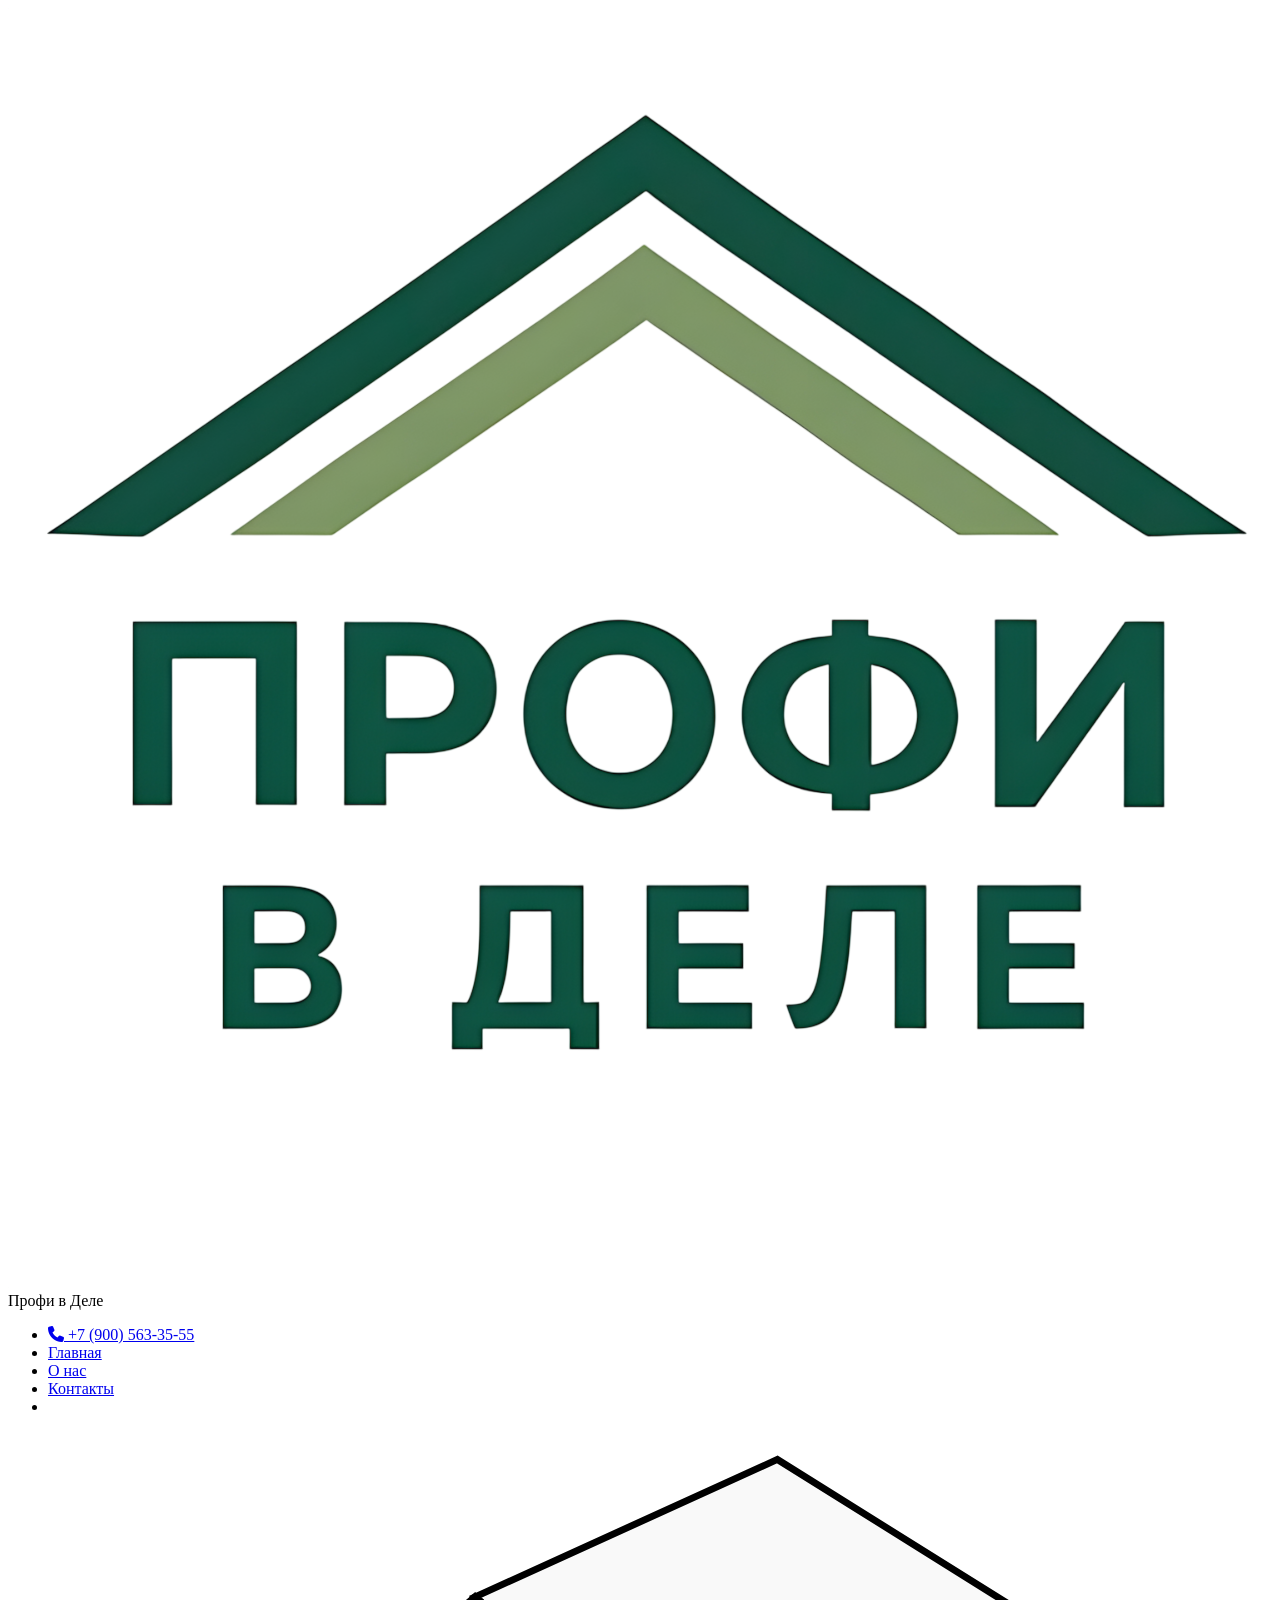
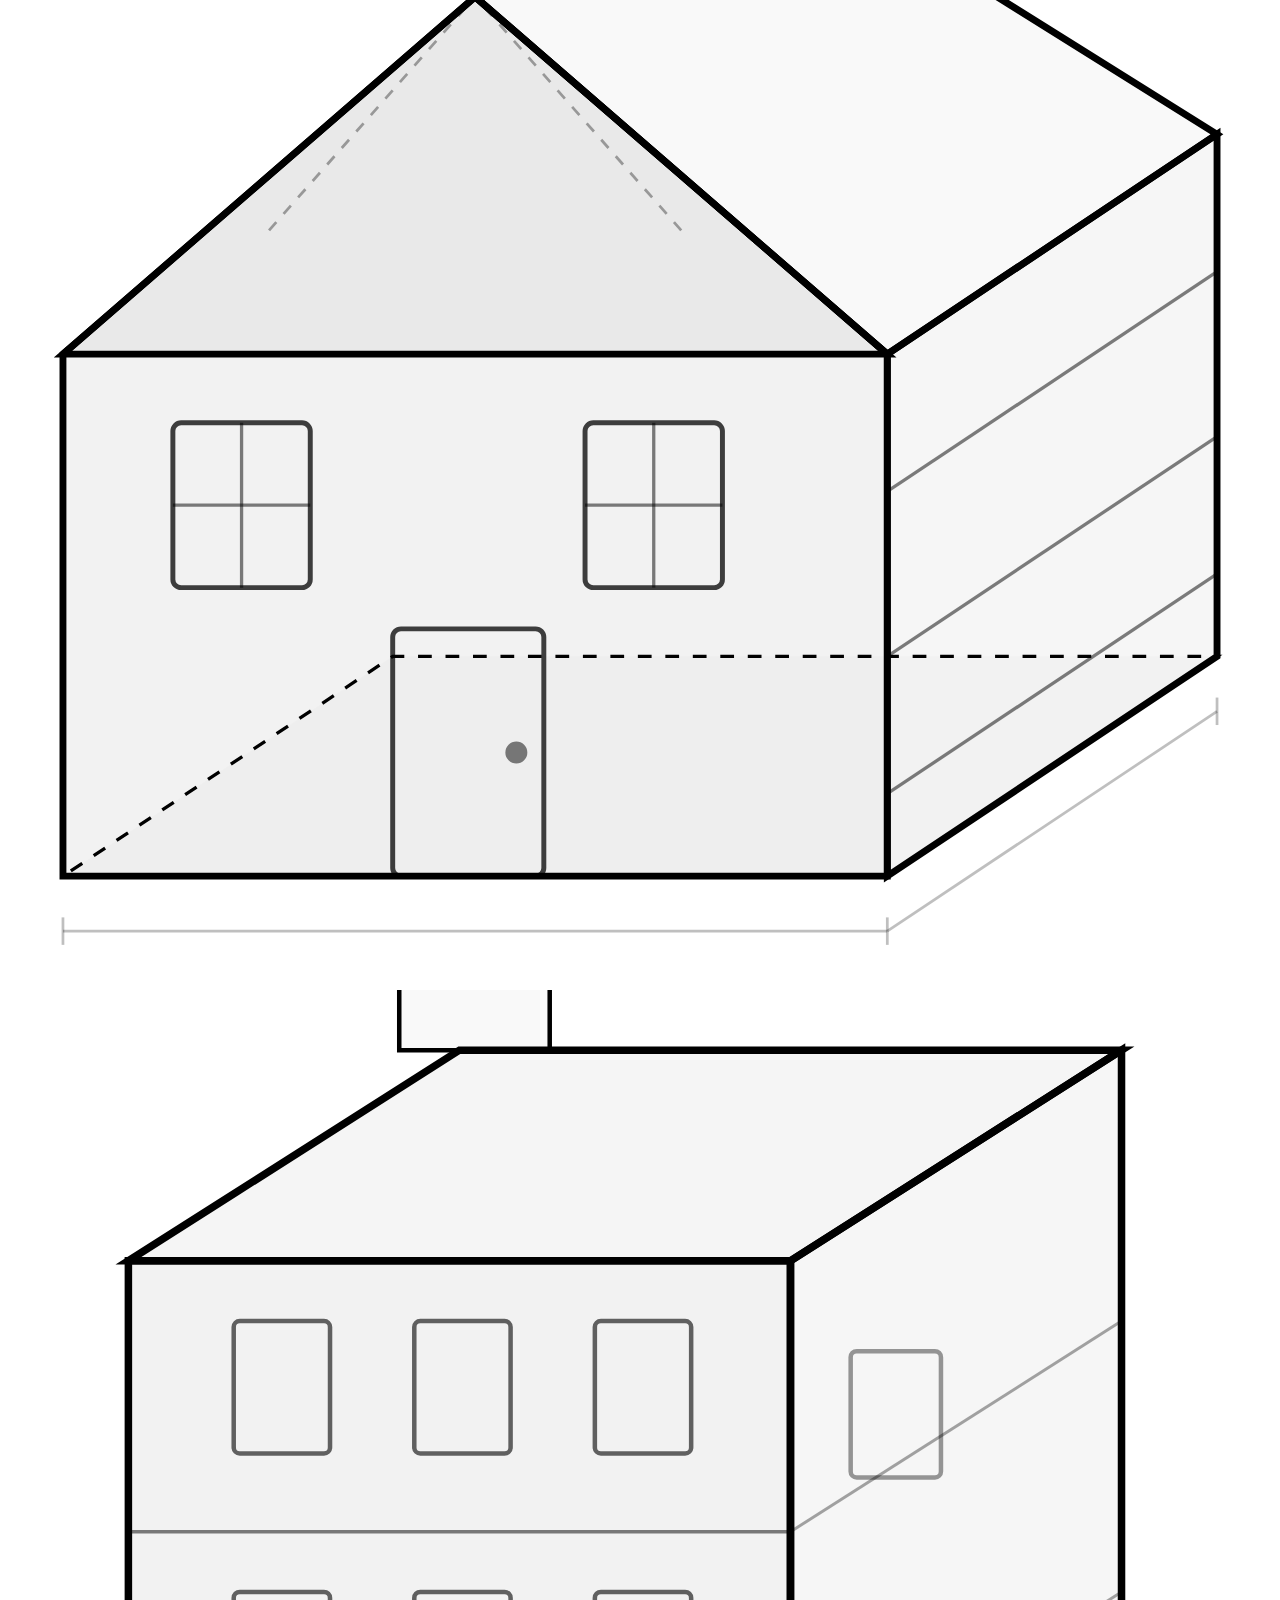
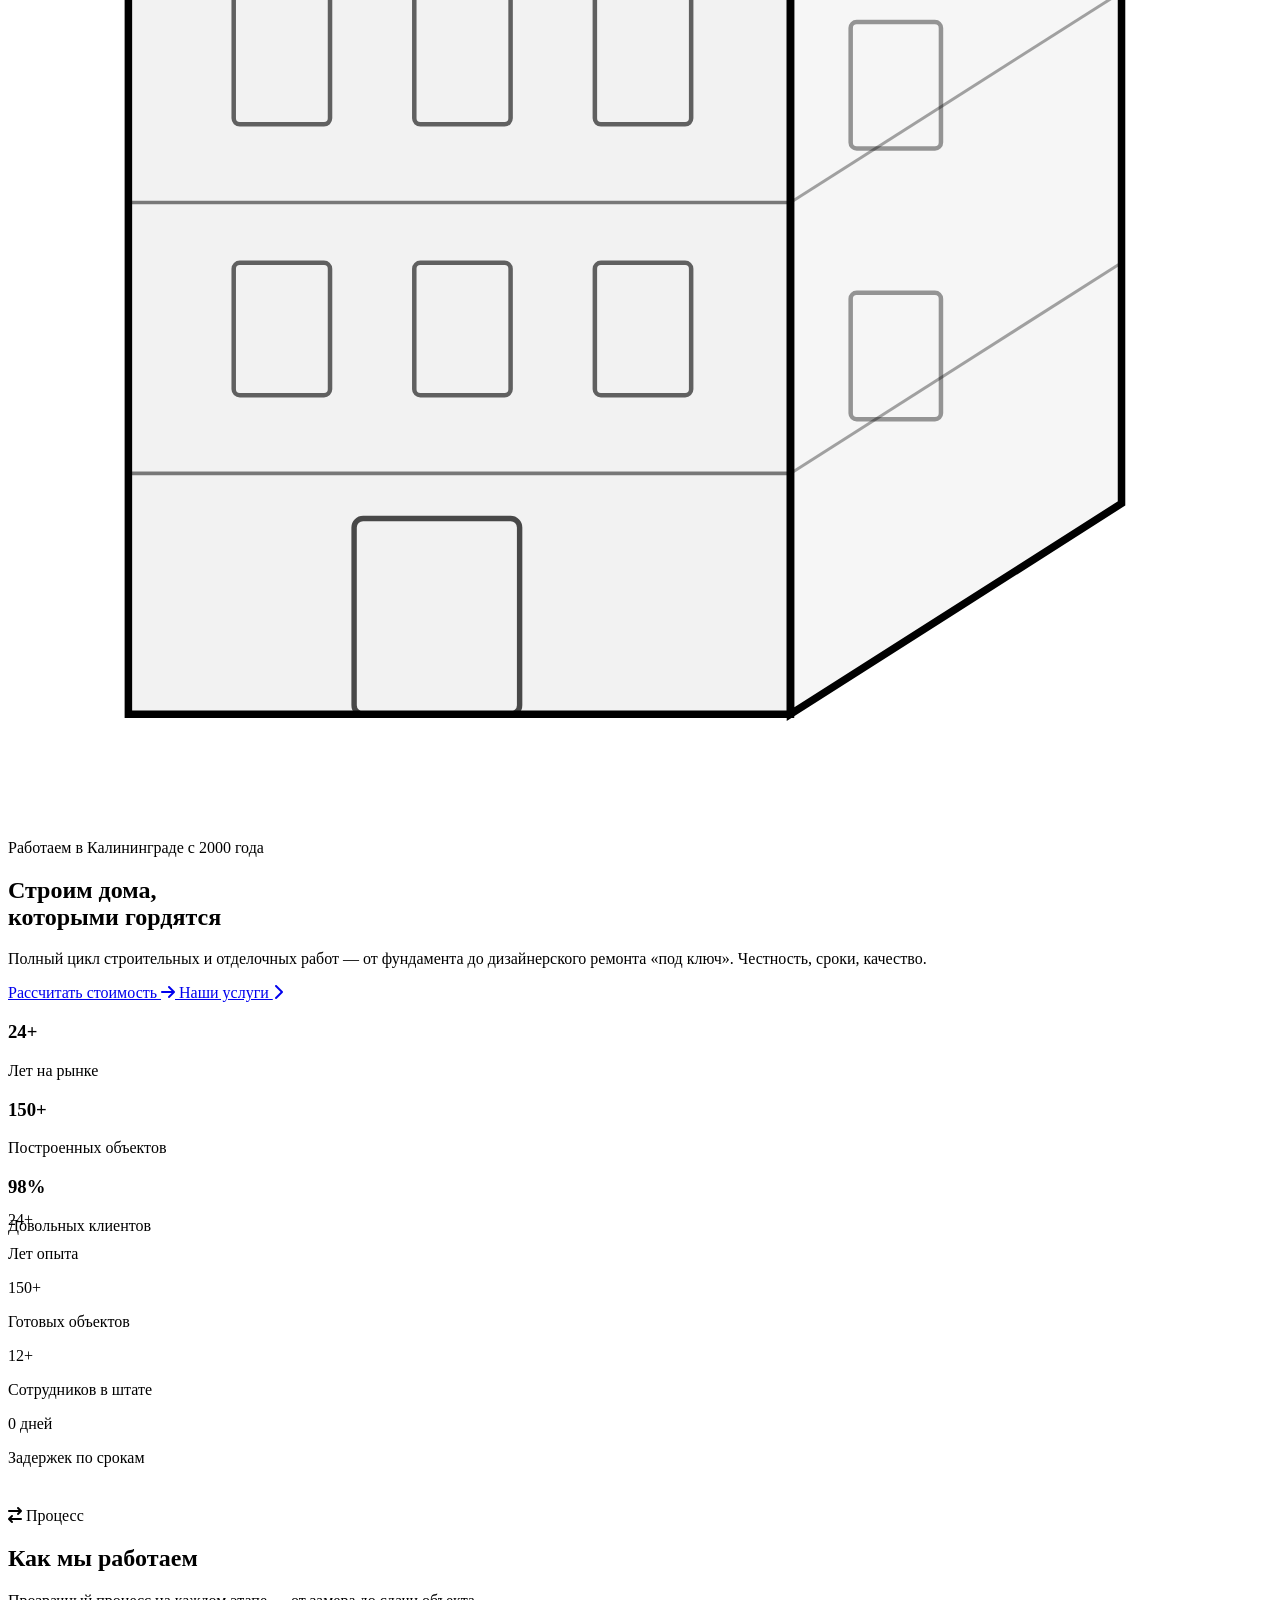
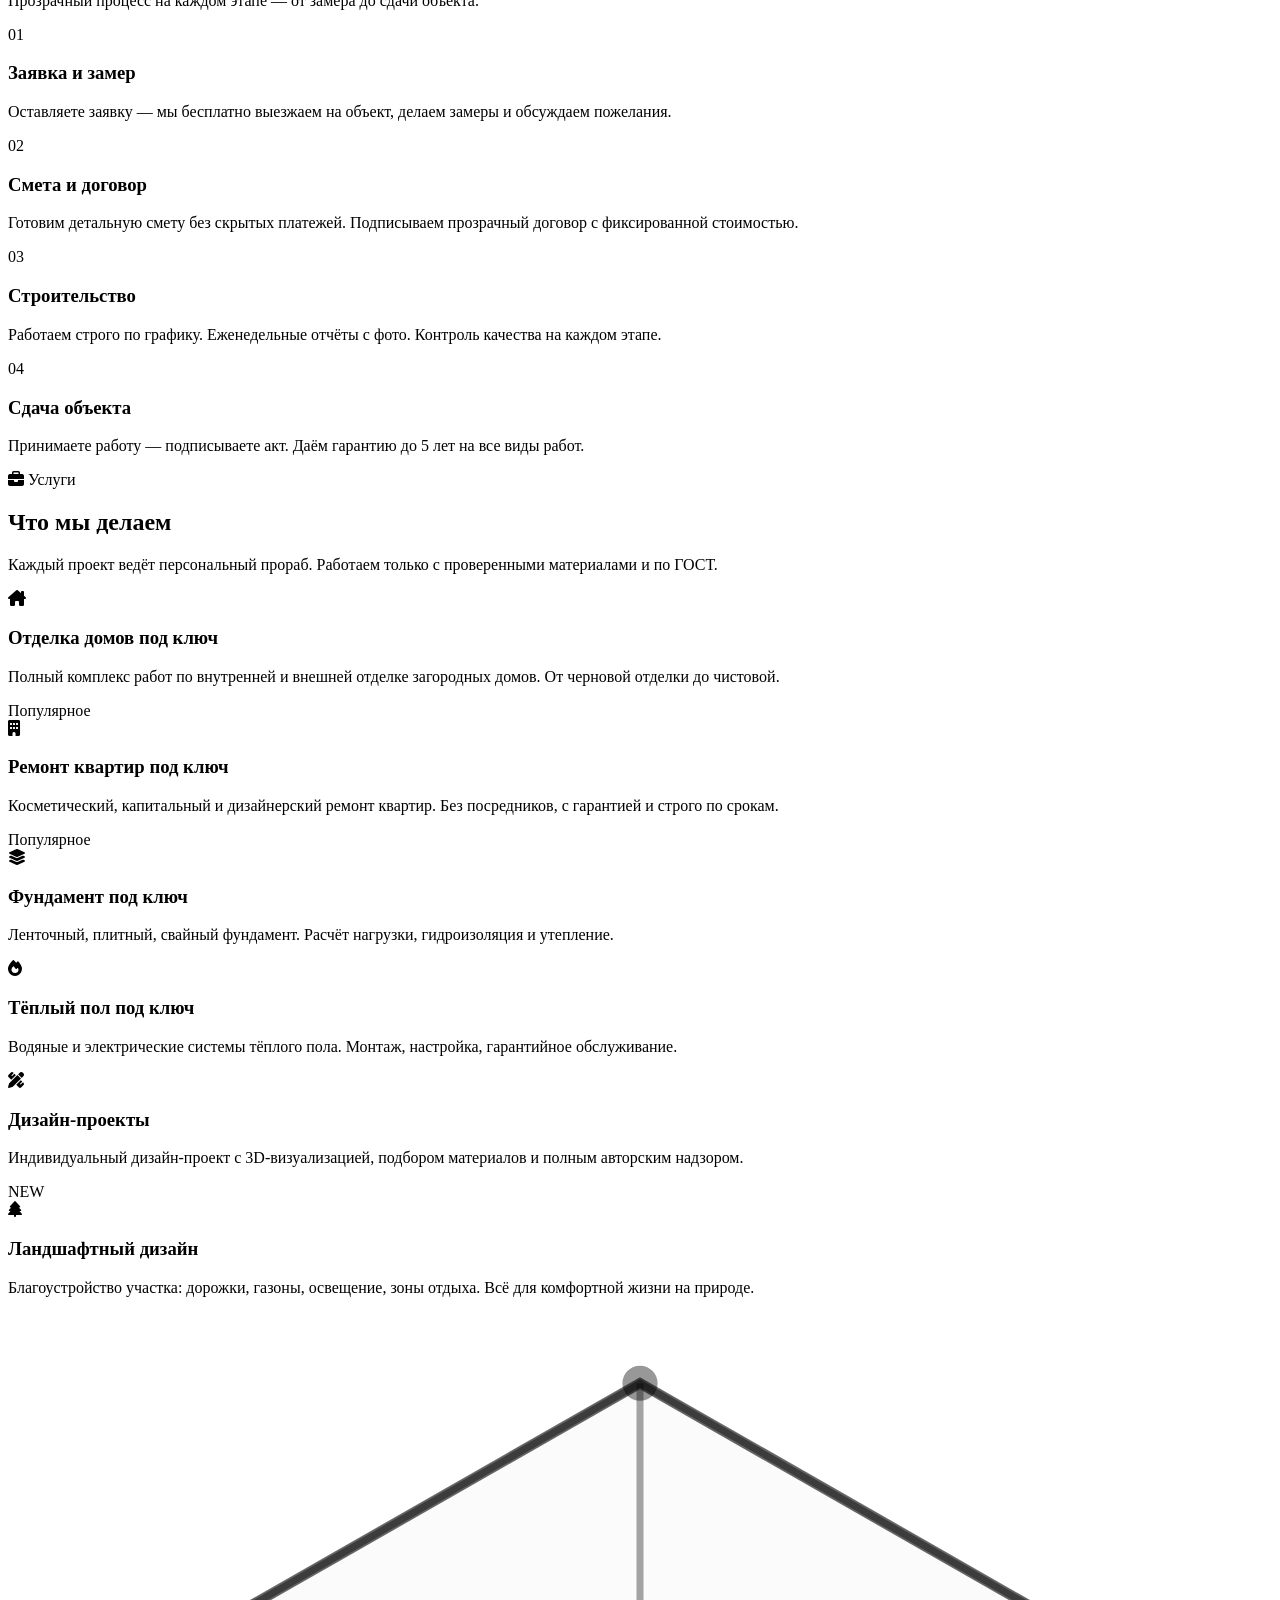
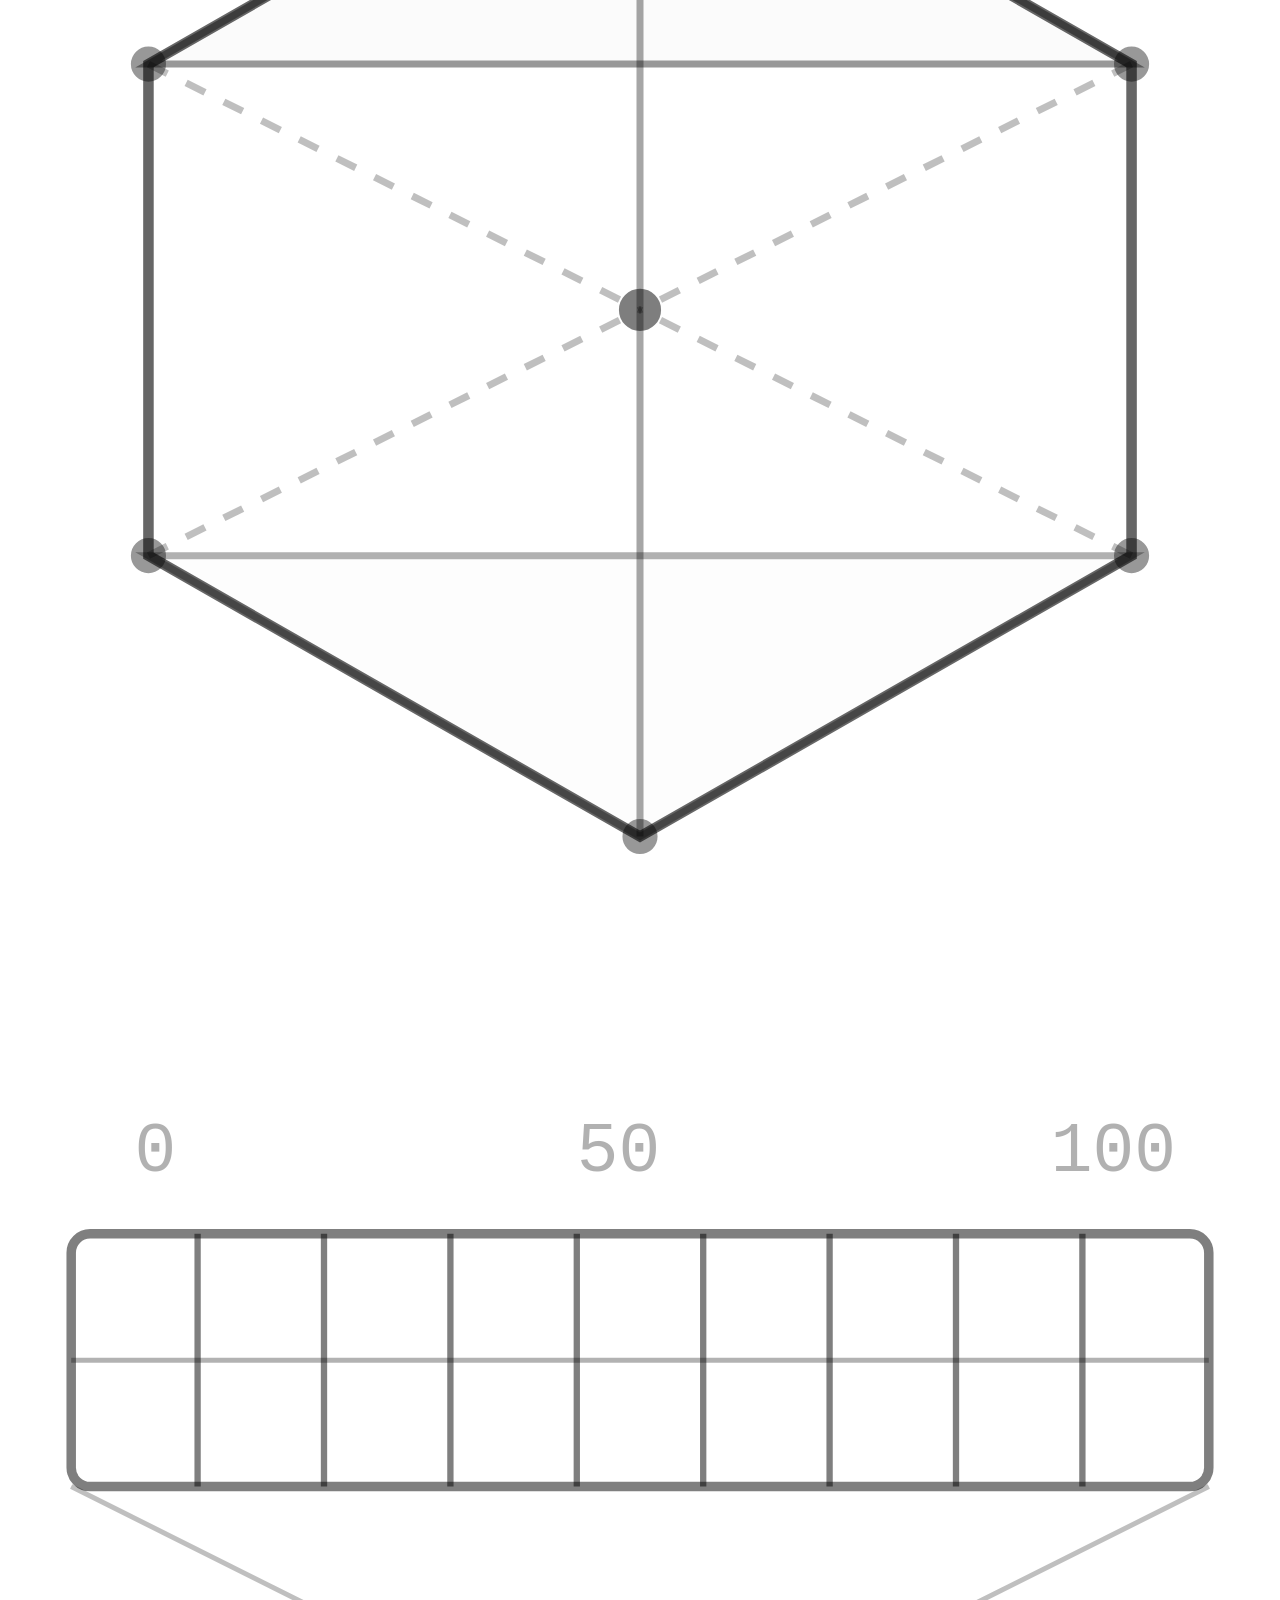
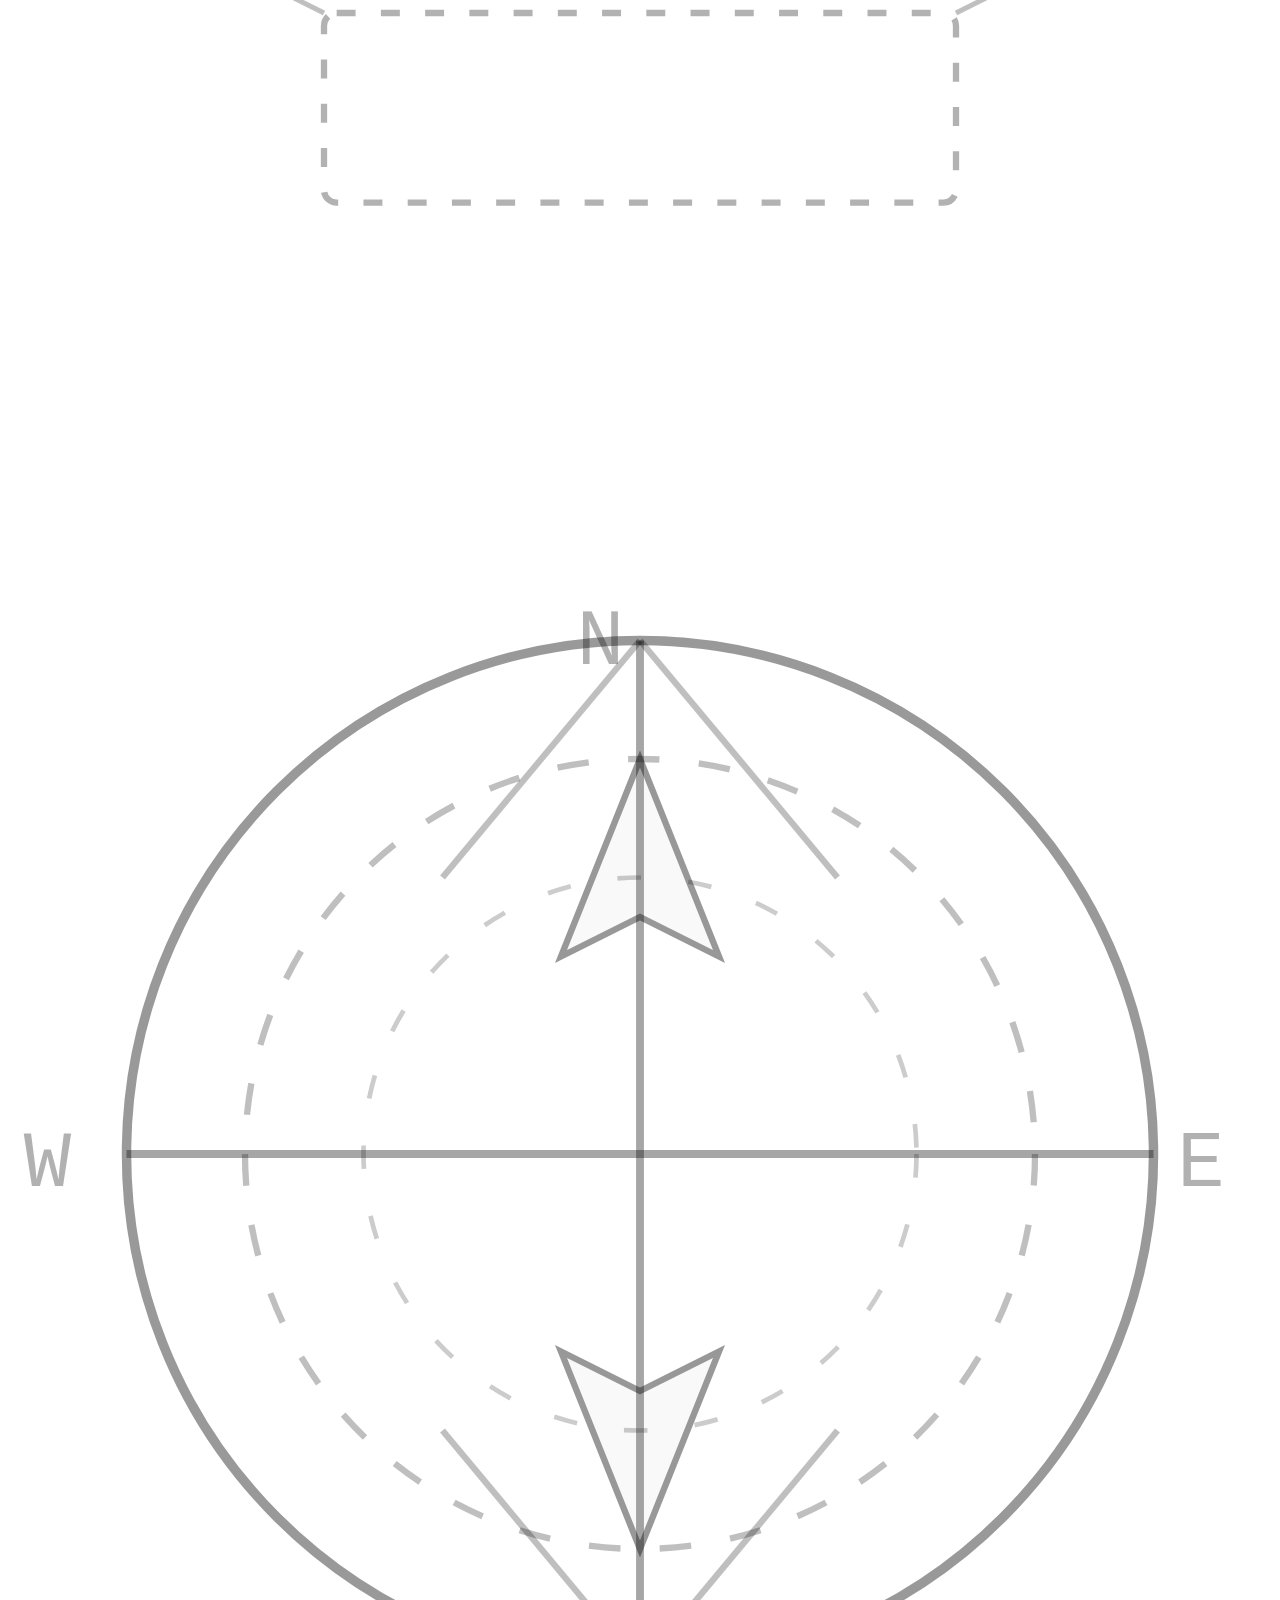
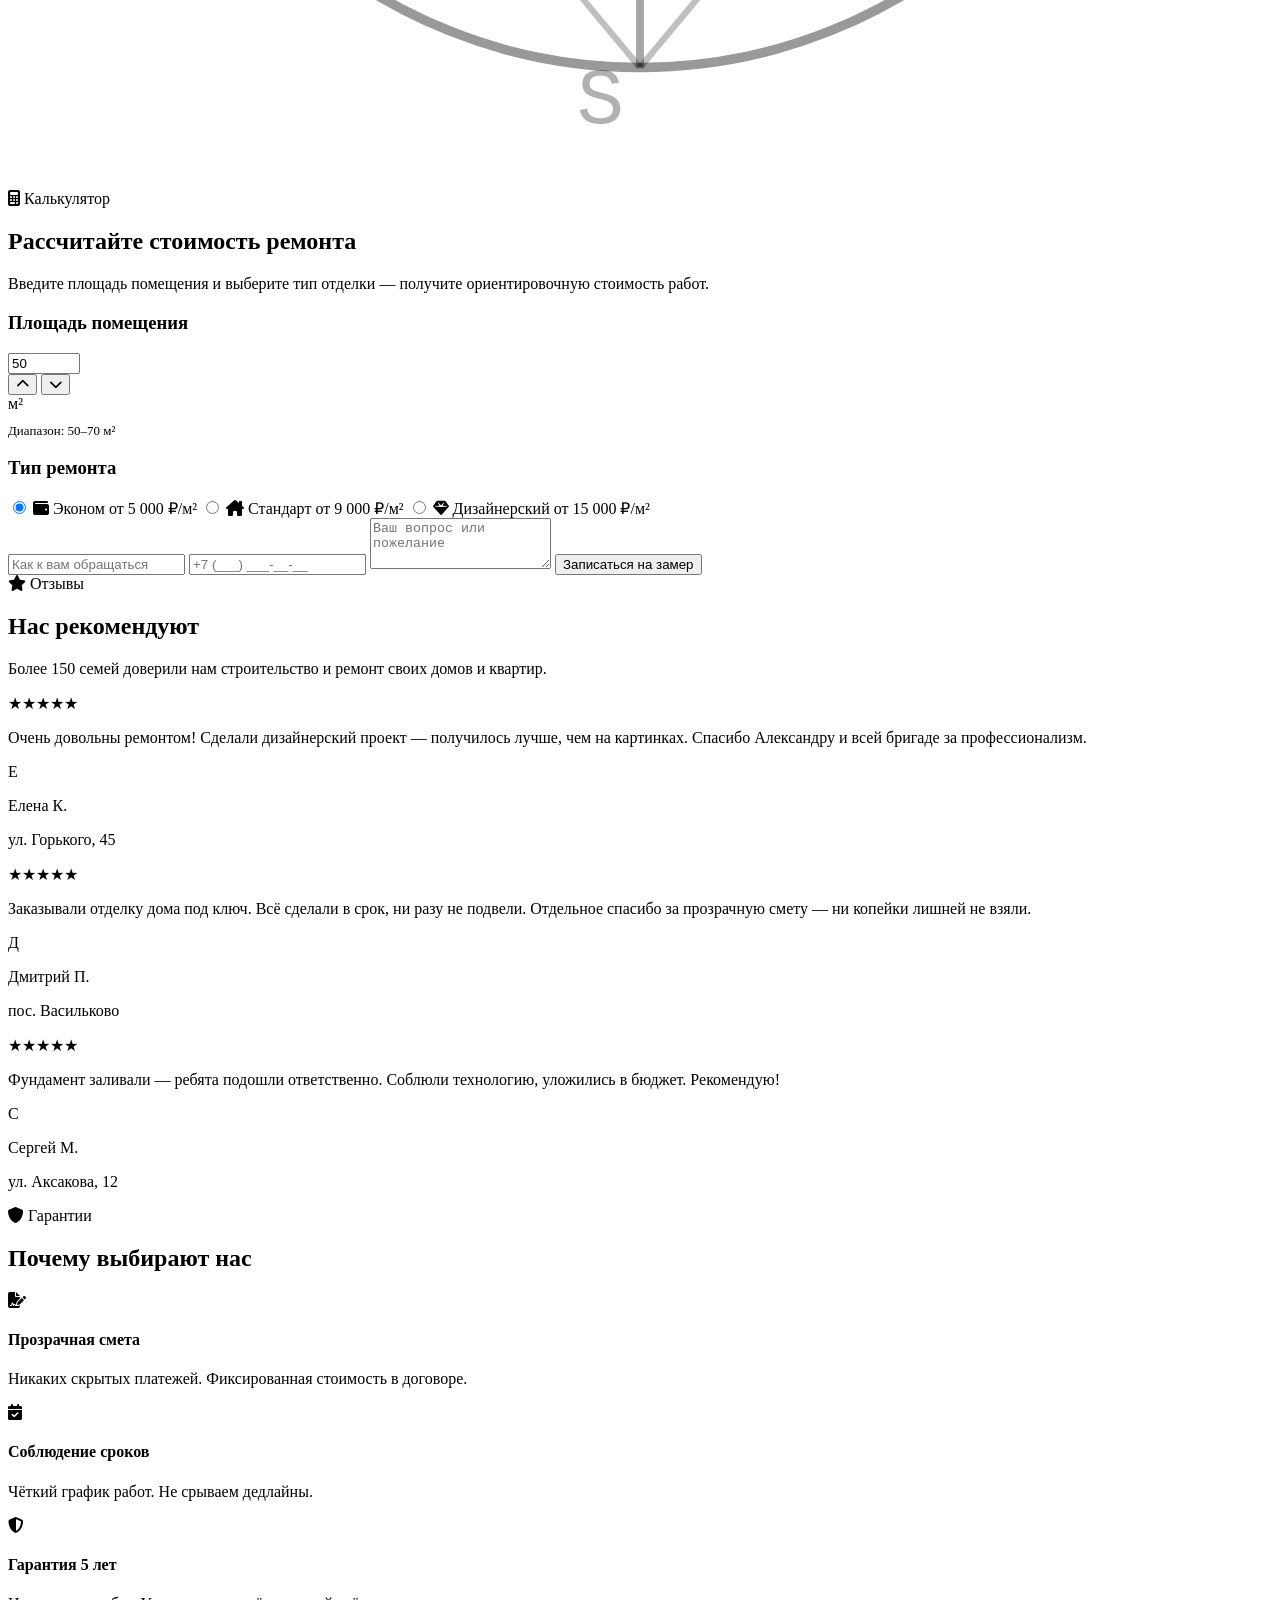
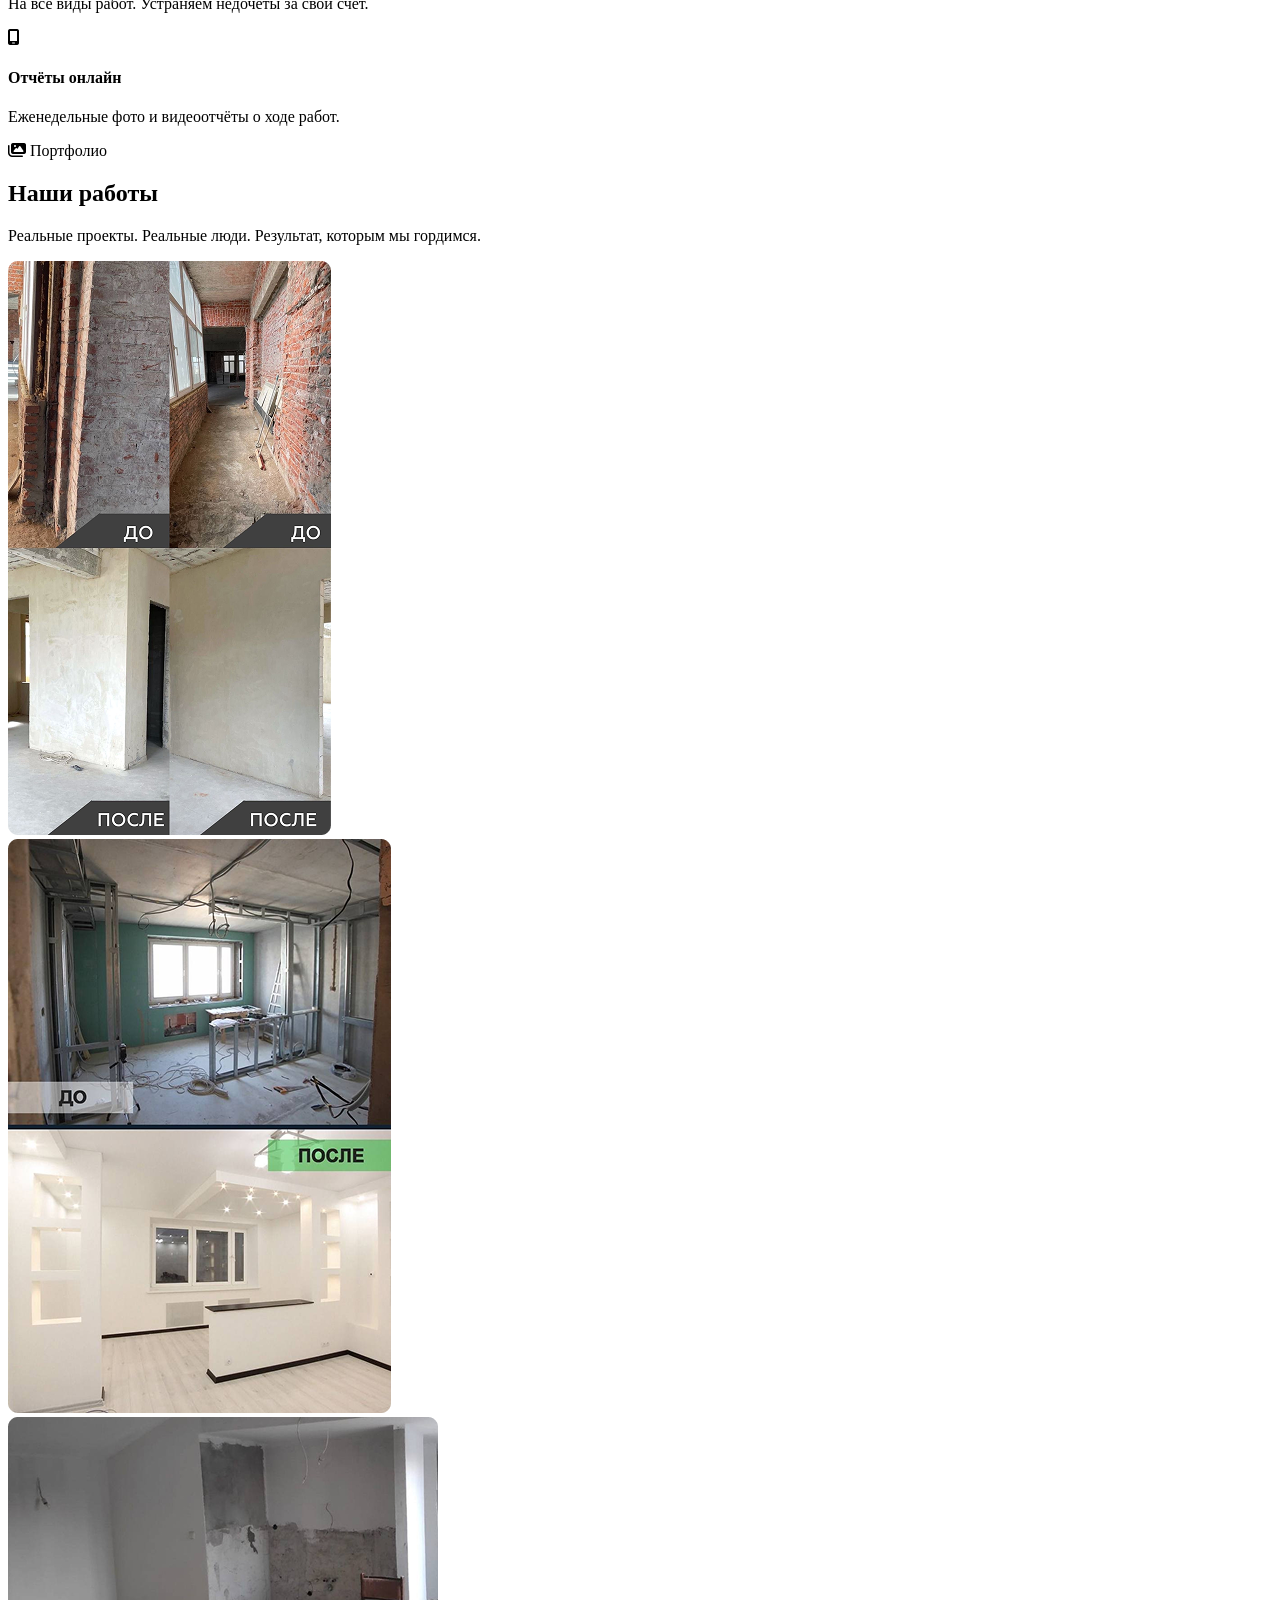
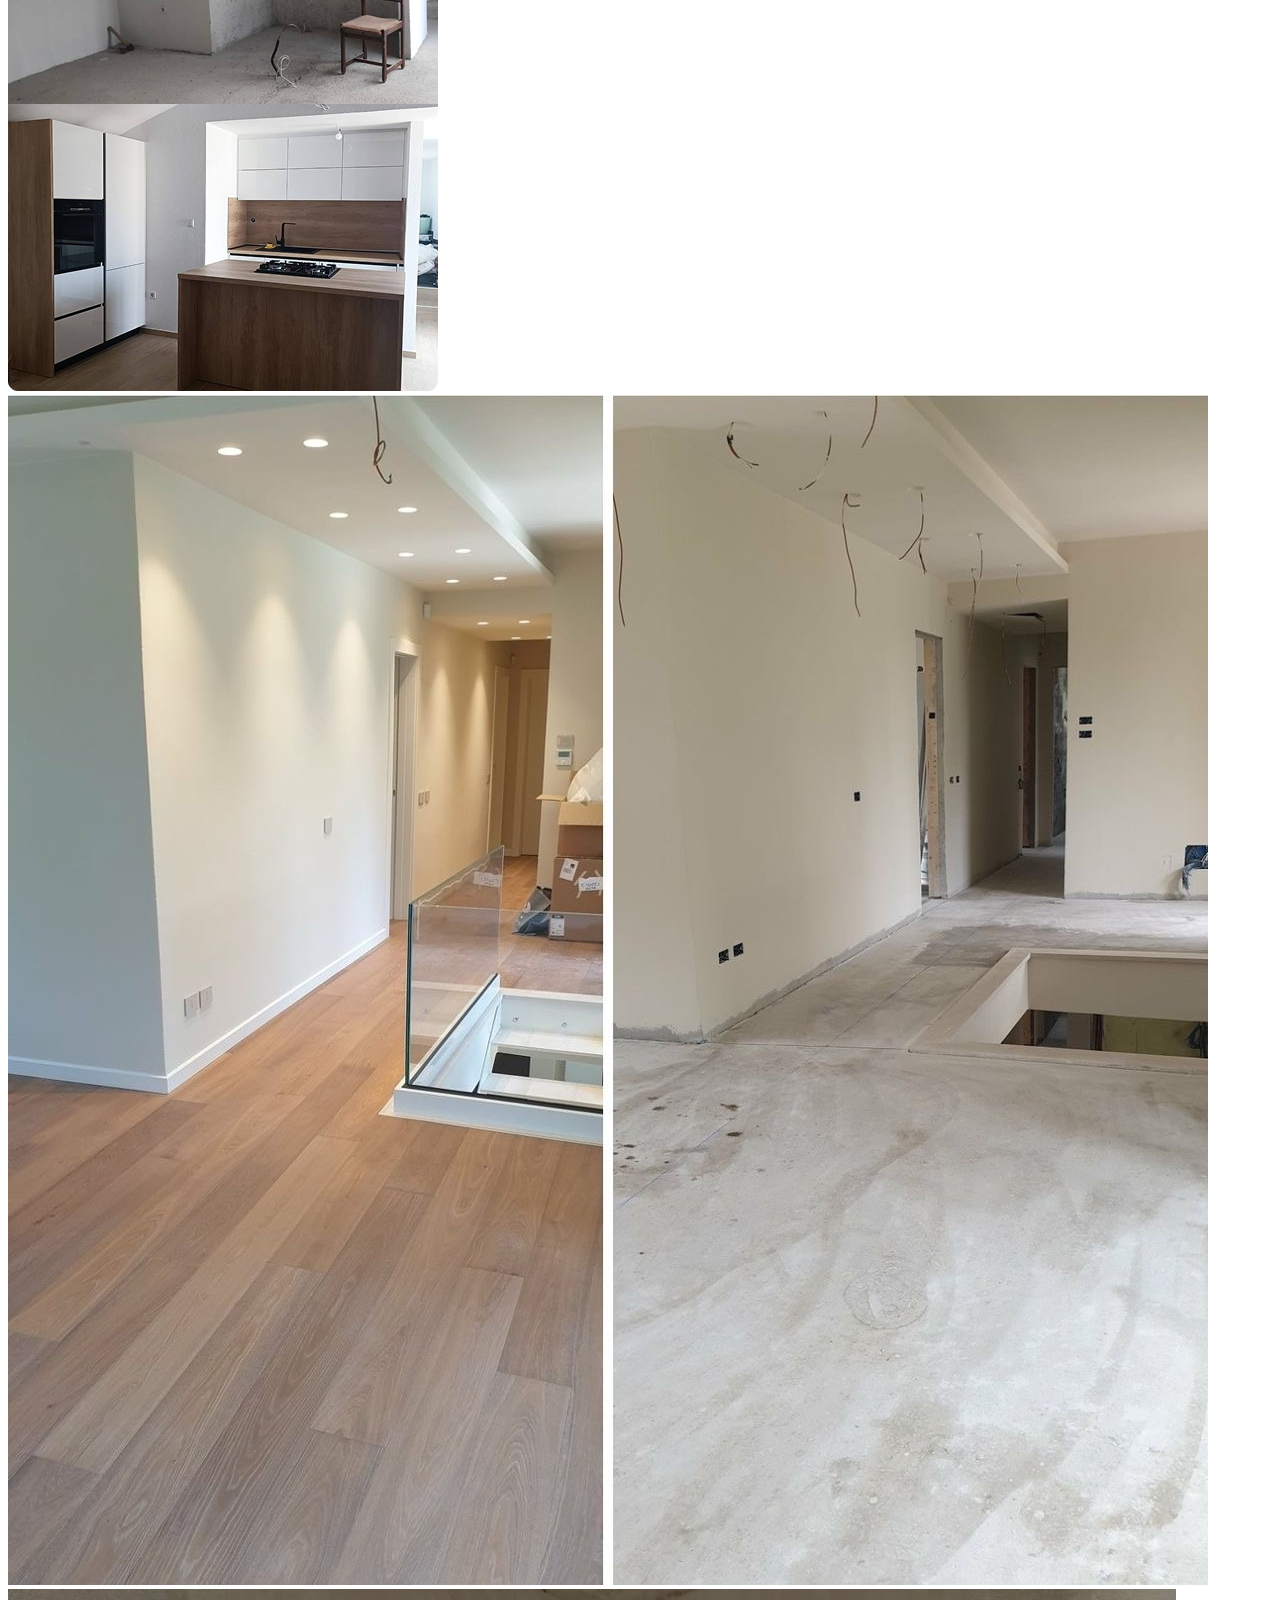
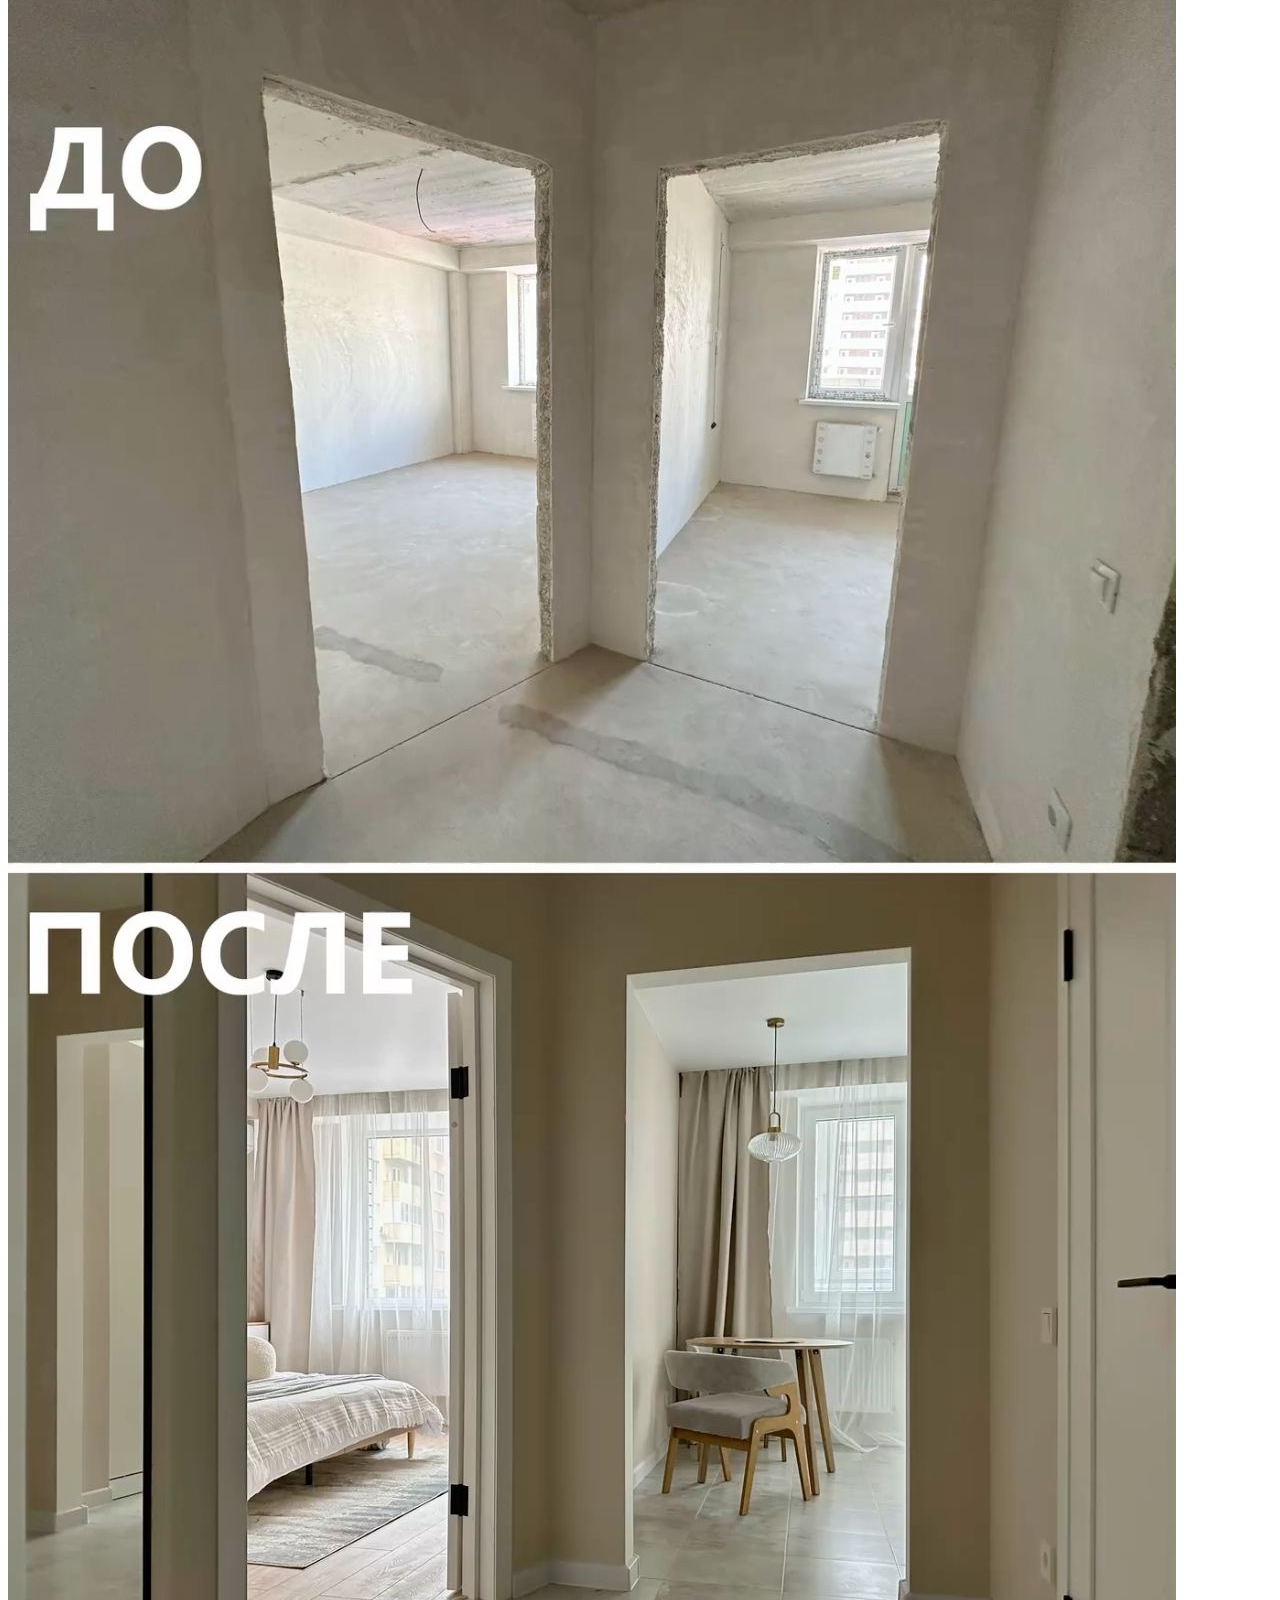
==== commit 43fac8e0: "Add files via upload" ====
--- a/index.html
+++ b/index.html
@@ -16,6 +16,12 @@
 </head>
 <body>
 
+<div class="page-bg">
+    <div class="page-glow g1"></div>
+    <div class="page-glow g2"></div>
+    <div class="page-glow g3"></div>
+</div>
+
 <div class="wrapper">
 
     <!-- HEADER -->
@@ -32,7 +38,6 @@
                 <li class="nav-item"><a class="active" href="index.html">Главная</a></li>
                 <li class="nav-item"><a href="about.html">О нас</a></li>
                 <li class="nav-item"><a class="btn" href="#" data-contacts onclick="window.openContacts(event)">Контакты</a></li>
-                <li><button class="theme-toggle" id="themeToggle" aria-label="Переключить тему"><i class="fa-regular fa-moon"></i></button></li>
                 <li><button class="burger" id="burgerToggle" aria-label="Меню"><i class="fa-solid fa-bars"></i></button></li>
             </ul>
         </nav>
@@ -43,7 +48,62 @@
         <div class="hero-bg">
             <div class="hero-gradient g1"></div>
             <div class="hero-gradient g2"></div>
+            <div class="hero-gradient g3"></div>
             <div class="hero-grid"></div>
+            <div class="hero-model ml">
+                <svg viewBox="0 0 460 420" fill="none" stroke="currentColor" xmlns="http://www.w3.org/2000/svg">
+                    <polygon points="20,380 20,190 170,60 320,190 320,380" fill="currentColor" fill-opacity="0.05" stroke-width="2.5"/>
+                    <polygon points="320,190 320,380 440,300 440,110" fill="currentColor" fill-opacity="0.035" stroke-width="2.5"/>
+                    <polygon points="20,190 170,60 320,190" fill="currentColor" fill-opacity="0.04" stroke-width="2.5"/>
+                    <polygon points="320,190 170,60 280,10 440,110" fill="currentColor" fill-opacity="0.025" stroke-width="2.5"/>
+                    <polygon points="20,380 320,380 440,300 140,300" fill="currentColor" fill-opacity="0.015" stroke-width="1.2" stroke-dasharray="5 5"/>
+                    <rect x="60" y="215" width="50" height="60" rx="3" stroke-width="1.8" opacity="0.75"/>
+                    <line x1="85" y1="215" x2="85" y2="275" stroke-width="1.2" opacity="0.5"/>
+                    <line x1="60" y1="245" x2="110" y2="245" stroke-width="1.2" opacity="0.5"/>
+                    <rect x="210" y="215" width="50" height="60" rx="3" stroke-width="1.8" opacity="0.75"/>
+                    <line x1="235" y1="215" x2="235" y2="275" stroke-width="1.2" opacity="0.5"/>
+                    <line x1="210" y1="245" x2="260" y2="245" stroke-width="1.2" opacity="0.5"/>
+                    <rect x="140" y="290" width="55" height="90" rx="3" stroke-width="1.8" opacity="0.75"/>
+                    <circle cx="185" cy="335" r="3.5" fill="currentColor" opacity="0.5"/>
+                    <line x1="320" y1="240" x2="440" y2="160" stroke-width="1.2" opacity="0.5"/>
+                    <line x1="320" y1="300" x2="440" y2="220" stroke-width="1.2" opacity="0.5"/>
+                    <line x1="320" y1="350" x2="440" y2="270" stroke-width="1.2" opacity="0.5"/>
+                    <line x1="95" y1="145" x2="170" y2="60" stroke-width="1" opacity="0.35" stroke-dasharray="4 4"/>
+                    <line x1="245" y1="145" x2="170" y2="60" stroke-width="1" opacity="0.35" stroke-dasharray="4 4"/>
+                    <line x1="20" y1="400" x2="320" y2="400" stroke-width="1" opacity="0.25"/>
+                    <line x1="20" y1="395" x2="20" y2="405" stroke-width="1" opacity="0.25"/>
+                    <line x1="320" y1="395" x2="320" y2="405" stroke-width="1" opacity="0.25"/>
+                    <line x1="320" y1="400" x2="440" y2="320" stroke-width="1" opacity="0.25"/>
+                    <line x1="440" y1="315" x2="440" y2="325" stroke-width="1" opacity="0.25"/>
+                </svg>
+            </div>
+            <div class="hero-model mr" style="color:var(--blue-accent);">
+                <svg viewBox="0 0 420 480" fill="none" stroke="currentColor" xmlns="http://www.w3.org/2000/svg">
+                    <polygon points="40,440 40,90 260,90 260,440" fill="currentColor" fill-opacity="0.05" stroke-width="2.5"/>
+                    <polygon points="260,90 260,440 370,370 370,20" fill="currentColor" fill-opacity="0.035" stroke-width="2.5"/>
+                    <polygon points="40,90 260,90 370,20 150,20" fill="currentColor" fill-opacity="0.04" stroke-width="2.5"/>
+                    <polygon points="130,20 180,20 180,-5 155,-15 130,-5" fill="currentColor" fill-opacity="0.025" stroke-width="1.5"/>
+                    <line x1="40" y1="180" x2="260" y2="180" stroke-width="1.2" opacity="0.5"/>
+                    <line x1="40" y1="270" x2="260" y2="270" stroke-width="1.2" opacity="0.5"/>
+                    <line x1="40" y1="360" x2="260" y2="360" stroke-width="1.2" opacity="0.5"/>
+                    <line x1="260" y1="180" x2="370" y2="110" stroke-width="1" opacity="0.35"/>
+                    <line x1="260" y1="270" x2="370" y2="200" stroke-width="1" opacity="0.35"/>
+                    <line x1="260" y1="360" x2="370" y2="290" stroke-width="1" opacity="0.35"/>
+                    <rect x="75" y="110" width="32" height="44" rx="2" stroke-width="1.5" opacity="0.6"/>
+                    <rect x="135" y="110" width="32" height="44" rx="2" stroke-width="1.5" opacity="0.6"/>
+                    <rect x="195" y="110" width="32" height="44" rx="2" stroke-width="1.5" opacity="0.6"/>
+                    <rect x="75" y="200" width="32" height="44" rx="2" stroke-width="1.5" opacity="0.6"/>
+                    <rect x="135" y="200" width="32" height="44" rx="2" stroke-width="1.5" opacity="0.6"/>
+                    <rect x="195" y="200" width="32" height="44" rx="2" stroke-width="1.5" opacity="0.6"/>
+                    <rect x="75" y="290" width="32" height="44" rx="2" stroke-width="1.5" opacity="0.6"/>
+                    <rect x="135" y="290" width="32" height="44" rx="2" stroke-width="1.5" opacity="0.6"/>
+                    <rect x="195" y="290" width="32" height="44" rx="2" stroke-width="1.5" opacity="0.6"/>
+                    <rect x="115" y="375" width="55" height="65" rx="3" stroke-width="1.8" opacity="0.7"/>
+                    <rect x="280" y="120" width="30" height="42" rx="2" stroke-width="1.5" opacity="0.4"/>
+                    <rect x="280" y="210" width="30" height="42" rx="2" stroke-width="1.5" opacity="0.4"/>
+                    <rect x="280" y="300" width="30" height="42" rx="2" stroke-width="1.5" opacity="0.4"/>
+                </svg>
+            </div>
         </div>
         <div class="hero-content">
             <div class="hero-badge">
@@ -93,14 +153,14 @@
                 <p class="label">Сотрудников в штате</p>
             </div>
             <div class="stat-card fade-up">
-                <div class="number"><span class="counter" data-target="5">0</span><span class="accent"> лет</span></div>
-                <p class="label">Гарантия на работы</p>
+                <div class="number"><span class="counter" data-target="0">0</span><span class="accent"> дней</span></div>
+                <p class="label">Задержек по срокам</p>
             </div>
         </div>
     </section>
 
     <!-- PROCESS -->
-    <section class="section" style="padding-bottom:0;">
+    <section class="section" style="padding-top:24px;padding-bottom:0;">
         <div class="section-header fade-up">
             <div class="section-badge"><i class="fa-solid fa-arrow-right-arrow-left"></i> Процесс</div>
             <h2>Как мы работаем</h2>
@@ -165,7 +225,7 @@
                     <div class="service-icon"><i class="fa-solid fa-layer-group"></i></div>
                     <h3>Фундамент под ключ</h3>
                     <p>Ленточный, плитный, свайный фундамент. Расчёт нагрузки, гидроизоляция и утепление.</p>
-                    <span class="service-link">Подробнее <i class="fa-solid fa-arrow-right"></i></span>
+
                 </div>
             </div>
             <div class="service-card service-card-bg fade-up">
@@ -175,7 +235,7 @@
                     <div class="service-icon"><i class="fa-solid fa-fire"></i></div>
                     <h3>Тёплый пол под ключ</h3>
                     <p>Водяные и электрические системы тёплого пола. Монтаж, настройка, гарантийное обслуживание.</p>
-                    <span class="service-link">Подробнее <i class="fa-solid fa-arrow-right"></i></span>
+
                 </div>
             </div>
             <div class="service-card service-card-bg fade-up">
@@ -195,14 +255,74 @@
                     <div class="service-icon"><i class="fa-solid fa-tree"></i></div>
                     <h3>Ландшафтный дизайн</h3>
                     <p>Благоустройство участка: дорожки, газоны, освещение, зоны отдыха. Всё для комфортной жизни на природе.</p>
-                    <span class="service-link">Подробнее <i class="fa-solid fa-arrow-right"></i></span>
+
                 </div>
             </div>
         </div>
     </section>
 
     <!-- CALCULATOR -->
-    <section class="section" id="calculator" style="background: var(--bg-secondary);">
+    <section class="section" id="calculator">
+        <div class="calc-bg">
+            <div class="calc-shape shape-cube">
+                <svg viewBox="0 0 180 180" fill="none" stroke="currentColor" xmlns="http://www.w3.org/2000/svg">
+                    <polygon points="90,10 160,50 160,120 90,160 20,120 20,50" stroke-width="1.5" opacity="0.6"/>
+                    <line x1="90" y1="10" x2="90" y2="160" stroke-width="1" opacity="0.35"/>
+                    <polygon points="20,50 90,10 160,50" fill="currentColor" fill-opacity="0.03" stroke-width="1" opacity="0.4"/>
+                    <polygon points="20,120 90,160 160,120" fill="currentColor" fill-opacity="0.02" stroke-width="1" opacity="0.3"/>
+                    <line x1="20" y1="50" x2="90" y2="85" stroke-width="1" opacity="0.25" stroke-dasharray="3 3"/>
+                    <line x1="160" y1="50" x2="90" y2="85" stroke-width="1" opacity="0.25" stroke-dasharray="3 3"/>
+                    <line x1="20" y1="120" x2="90" y2="85" stroke-width="1" opacity="0.25" stroke-dasharray="3 3"/>
+                    <line x1="160" y1="120" x2="90" y2="85" stroke-width="1" opacity="0.25" stroke-dasharray="3 3"/>
+                    <circle cx="90" cy="85" r="2.5" fill="currentColor" opacity="0.5"/>
+                    <circle cx="90" cy="10" r="2" fill="currentColor" opacity="0.4"/>
+                    <circle cx="20" cy="50" r="2" fill="currentColor" opacity="0.4"/>
+                    <circle cx="160" cy="50" r="2" fill="currentColor" opacity="0.4"/>
+                    <circle cx="20" cy="120" r="2" fill="currentColor" opacity="0.4"/>
+                    <circle cx="160" cy="120" r="2" fill="currentColor" opacity="0.4"/>
+                    <circle cx="90" cy="160" r="2" fill="currentColor" opacity="0.4"/>
+                </svg>
+            </div>
+            <div class="calc-shape shape-ruler">
+                <svg viewBox="0 0 200 180" fill="none" stroke="currentColor" xmlns="http://www.w3.org/2000/svg">
+                    <rect x="10" y="40" width="180" height="40" rx="3" stroke-width="1.5" opacity="0.5"/>
+                    <line x1="10" y1="60" x2="190" y2="60" stroke-width="0.8" opacity="0.3"/>
+                    <line x1="30" y1="40" x2="30" y2="80" stroke-width="1" opacity="0.5"/>
+                    <line x1="50" y1="40" x2="50" y2="80" stroke-width="1" opacity="0.5"/>
+                    <line x1="70" y1="40" x2="70" y2="80" stroke-width="1" opacity="0.5"/>
+                    <line x1="90" y1="40" x2="90" y2="80" stroke-width="1" opacity="0.5"/>
+                    <line x1="110" y1="40" x2="110" y2="80" stroke-width="1" opacity="0.5"/>
+                    <line x1="130" y1="40" x2="130" y2="80" stroke-width="1" opacity="0.5"/>
+                    <line x1="150" y1="40" x2="150" y2="80" stroke-width="1" opacity="0.5"/>
+                    <line x1="170" y1="40" x2="170" y2="80" stroke-width="1" opacity="0.5"/>
+                    <rect x="50" y="100" width="100" height="30" rx="2" stroke-width="1" opacity="0.3" stroke-dasharray="3 4"/>
+                    <line x1="10" y1="80" x2="50" y2="100" stroke-width="0.8" opacity="0.25"/>
+                    <line x1="190" y1="80" x2="150" y2="100" stroke-width="0.8" opacity="0.25"/>
+                    <text x="20" y="30" font-size="11" fill="currentColor" opacity="0.3" stroke="none" font-family="JetBrains Mono,monospace">0</text>
+                    <text x="90" y="30" font-size="11" fill="currentColor" opacity="0.3" stroke="none" font-family="JetBrains Mono,monospace">50</text>
+                    <text x="165" y="30" font-size="11" fill="currentColor" opacity="0.3" stroke="none" font-family="JetBrains Mono,monospace">100</text>
+                </svg>
+            </div>
+            <div class="calc-shape shape-compass">
+                <svg viewBox="0 0 160 160" fill="none" stroke="currentColor" xmlns="http://www.w3.org/2000/svg">
+                    <circle cx="80" cy="80" r="65" stroke-width="1.2" opacity="0.4"/>
+                    <circle cx="80" cy="80" r="50" stroke-width="0.8" opacity="0.25" stroke-dasharray="4 5"/>
+                    <circle cx="80" cy="80" r="35" stroke-width="0.6" opacity="0.2" stroke-dasharray="3 6"/>
+                    <line x1="80" y1="15" x2="80" y2="145" stroke-width="1" opacity="0.35"/>
+                    <line x1="15" y1="80" x2="145" y2="80" stroke-width="1" opacity="0.35"/>
+                    <line x1="80" y1="15" x2="55" y2="45" stroke-width="0.8" opacity="0.25"/>
+                    <line x1="80" y1="15" x2="105" y2="45" stroke-width="0.8" opacity="0.25"/>
+                    <line x1="80" y1="145" x2="55" y2="115" stroke-width="0.8" opacity="0.25"/>
+                    <line x1="80" y1="145" x2="105" y2="115" stroke-width="0.8" opacity="0.25"/>
+                    <polygon points="80,30 70,55 80,50 90,55" fill="currentColor" fill-opacity="0.05" stroke-width="0.8" opacity="0.4"/>
+                    <polygon points="80,130 70,105 80,110 90,105" fill="currentColor" fill-opacity="0.05" stroke-width="0.8" opacity="0.4"/>
+                    <text x="72" y="18" font-size="10" fill="currentColor" opacity="0.3" stroke="none" font-family="JetBrains Mono,monospace">N</text>
+                    <text x="72" y="152" font-size="10" fill="currentColor" opacity="0.3" stroke="none" font-family="JetBrains Mono,monospace">S</text>
+                    <text x="148" y="84" font-size="10" fill="currentColor" opacity="0.3" stroke="none" font-family="JetBrains Mono,monospace">E</text>
+                    <text x="2" y="84" font-size="10" fill="currentColor" opacity="0.3" stroke="none" font-family="JetBrains Mono,monospace">W</text>
+                </svg>
+            </div>
+        </div>
         <div class="section-header fade-up">
             <div class="section-badge"><i class="fa-solid fa-calculator"></i> Калькулятор</div>
             <h2>Рассчитайте стоимость ремонта</h2>
@@ -212,7 +332,13 @@
             <div class="calc-card fade-up">
                 <h3>Площадь помещения</h3>
                 <div class="calc-input-group">
-                    <input type="number" id="areaInput" min="1" max="10000" value="50" placeholder="45">
+                    <div class="calc-input-wrap">
+                        <input type="number" id="areaInput" min="1" max="10000" value="50" placeholder="45">
+                        <div class="calc-spinners">
+                            <button type="button" class="calc-spin calc-spin-up" aria-label="Увеличить"><i class="fa-solid fa-chevron-up"></i></button>
+                            <button type="button" class="calc-spin calc-spin-down" aria-label="Уменьшить"><i class="fa-solid fa-chevron-down"></i></button>
+                        </div>
+                    </div>
                     <span class="unit">м²</span>
                 </div>
                 <div style="margin-top:10px;font-size:13px;color:var(--text-muted);" id="areaBracket">Диапазон: 30–40 м²</div>
@@ -222,26 +348,25 @@
                 <div class="calc-options" id="typeOptions">
                     <label class="calc-option selected" data-type="econom" data-rate="5000">
                         <input type="radio" name="repair" value="econom" checked>
+                        <span class="calc-icon"><i class="fa-solid fa-wallet"></i></span>
                         <span class="calc-option-title">Эконом</span>
                         <span class="calc-option-desc">от 5 000 ₽/м²</span>
                     </label>
                     <label class="calc-option" data-type="standard" data-rate="9000">
                         <input type="radio" name="repair" value="standard">
+                        <span class="calc-icon"><i class="fa-solid fa-house-chimney"></i></span>
                         <span class="calc-option-title">Стандарт</span>
                         <span class="calc-option-desc">от 9 000 ₽/м²</span>
                     </label>
                     <label class="calc-option" data-type="design" data-rate="15000">
                         <input type="radio" name="repair" value="design">
+                        <span class="calc-icon"><i class="fa-solid fa-gem"></i></span>
                         <span class="calc-option-title">Дизайнерский</span>
                         <span class="calc-option-desc">от 15 000 ₽/м²</span>
                     </label>
                 </div>
             </div>
-            <div class="calc-result fade-up">
-                <div class="calc-result-label">Ориентировочная стоимость работ</div>
-                <div class="calc-result-price" id="calcPrice">450 000 ₽</div>
-                <div class="calc-result-desc">* Точная стоимость после выезда замерщика. Включает материалы и работу.</div>
-            </div>
+            <div class="calc-result fade-up" style="display:none;"></div>
             <div class="calc-form fade-up">
                 <form action="send_order.php" method="POST" class="request-form" id="calcForm">
                     <input type="hidden" name="calc_area" id="hiddenArea" value="">
@@ -332,7 +457,7 @@
     </section>
 
     <!-- PORTFOLIO -->
-    <section class="section" style="padding-bottom:40px;background:var(--bg-secondary);">
+    <section class="section" style="padding-bottom:40px;">
         <div class="section-header fade-up">
             <div class="section-badge"><i class="fa-solid fa-images"></i> Портфолио</div>
             <h2>Наши работы</h2>
@@ -368,6 +493,7 @@
                     <a href="https://www.instagram.com/profivdele_39" target="_blank" rel="noopener noreferrer"><i class="fa-brands fa-instagram"></i></a>
                     <a href="https://vk.com/profivdele1" target="_blank" rel="noopener noreferrer"><i class="fa-brands fa-vk"></i></a>
                     <a href="https://t.me/profivdele1" target="_blank" rel="noopener noreferrer"><i class="fa-brands fa-telegram"></i></a>
+                    <a href="https://www.avito.ru/brands/08c5b0faeced84d7e2e7809a525a0006/all?src=sharing&sellerId=8026d5e1b687bcd477033e638f21a4ef" class="avito-link" target="_blank" rel="noopener noreferrer"></a>
                 </div>
             </div>
             <div class="footer-col">
@@ -485,7 +611,6 @@
             <li><a href="index.html">Главная</a></li>
             <li><a href="about.html">О нас</a></li>
             <li><a class="btn" href="#" data-contacts onclick="window.openContacts(event)">Контакты</a></li>
-            <li><button class="theme-toggle" id="themeToggleMobile"><i class="fa-regular fa-moon"></i></button></li>
         </ul>
     </div>
 </div>
@@ -512,7 +637,17 @@
 });
 
 const header = document.getElementById('header');
-window.addEventListener('scroll', function() { header.classList.toggle('scrolled', window.scrollY > 50); });
+let lastScroll = 0;
+window.addEventListener('scroll', function() {
+    const current = window.scrollY;
+    header.classList.toggle('scrolled', current > 50);
+    if (current > 100) {
+        header.classList.toggle('header-hidden', current > lastScroll);
+    } else {
+        header.classList.remove('header-hidden');
+    }
+    lastScroll = current;
+});
 
 const burgerToggle = document.getElementById('burgerToggle');
 const mobileMenu = document.getElementById('mobileMenu');
@@ -559,6 +694,7 @@
     var areaBracket = document.getElementById('areaBracket');
     var typeLabels = document.querySelectorAll('#typeOptions .calc-option');
     var calcPrice = document.getElementById('calcPrice');
+    var calcResult = document.getElementById('calcResult');
     var hiddenArea = document.getElementById('hiddenArea');
     var hiddenType = document.getElementById('hiddenType');
     var hiddenPrice = document.getElementById('hiddenPrice');
@@ -601,20 +737,34 @@
             areaBracket.textContent = 'Площадь должна быть не менее 1 м²';
             areaBracket.style.color = 'var(--text-muted)';
         }
-        calcResult();
+        updateCalc();
     }
 
-    function calcResult() {
-        if (!selectedBracket || currentArea < 1) { calcPrice.textContent = '—'; return; }
+    function updateCalc() {
+        if (!selectedBracket || currentArea < 1) { return; }
         var rate = basePrices[selectedBracket] ? basePrices[selectedBracket][selectedType] : selectedRate;
         var price = rate * currentArea;
-        calcPrice.textContent = formatPrice(price);
         hiddenArea.value = currentArea + ' м²';
         hiddenType.value = selectedType;
         hiddenPrice.value = Math.round(price);
     }
 
     areaInput.addEventListener('input', update);
+
+    function spin(btn, dir) {
+        var timer = null, fast = null;
+        function step() { var v = parseFloat(areaInput.value) || 0; areaInput.value = dir > 0 ? Math.min(v + 1, 10000) : Math.max(v - 1, 1); update(); }
+        function start() { step(); timer = setInterval(step, 400); setTimeout(function() { if (timer) { clearInterval(timer); fast = setInterval(step, 80); } }, 800); }
+        function stop() { if (timer) { clearInterval(timer); timer = null; } if (fast) { clearInterval(fast); fast = null; } }
+        btn.addEventListener('mousedown', start);
+        btn.addEventListener('mouseup', stop);
+        btn.addEventListener('mouseleave', stop);
+        btn.addEventListener('touchstart', function(e) { e.preventDefault(); start(); });
+        btn.addEventListener('touchend', stop);
+        btn.addEventListener('touchcancel', stop);
+    }
+    document.querySelectorAll('.calc-spin-up').forEach(function(btn) { spin(btn, 1); });
+    document.querySelectorAll('.calc-spin-down').forEach(function(btn) { spin(btn, -1); });
 
     typeLabels.forEach(function(label) {
         label.addEventListener('click', function() {
@@ -622,7 +772,7 @@
             this.classList.add('selected');
             selectedType = this.getAttribute('data-type');
             selectedRate = parseFloat(this.getAttribute('data-rate'));
-            calcResult();
+            updateCalc();
         });
     });
 
@@ -637,7 +787,7 @@
     if (total === 0) return;
     function isMobile() { return window.innerWidth <= 767; }
     function perView() { return isMobile() ? 1 : 3; }
-    function gap() { return isMobile() ? 0 : 24; }
+    function gap() { return 24; }
     function pages() { return Math.ceil(total / perView()); }
     function upd() {
         var s = document.querySelector('.works-slider');
@@ -709,7 +859,29 @@
 })();
 
 document.addEventListener('DOMContentLoaded', function() { observeFadeUp(); animateCounters(); });
+
+// ===== ELEVATOR BUTTON (scroll to top) =====
+(function() {
+    var el = document.getElementById('elevatorBtn');
+    if (!el) return;
+    var btn = el.querySelector('button');
+    window.addEventListener('scroll', function() {
+        el.classList.toggle('visible', window.scrollY > 400);
+    }, { passive: true });
+    btn.addEventListener('click', function() {
+        el.classList.add('pressed');
+        window.scrollTo({ top: 0, behavior: 'smooth' });
+        setTimeout(function() { el.classList.remove('pressed'); }, 600);
+    });
+})();
 </script>
+
+<div class="elevator-btn" id="elevatorBtn">
+    <span class="elevator-label">Наверх</span>
+    <button type="button" aria-label="Наверх">
+        <i class="fa-solid fa-arrow-up"></i>
+    </button>
+</div>
 
 </body>
 </html>
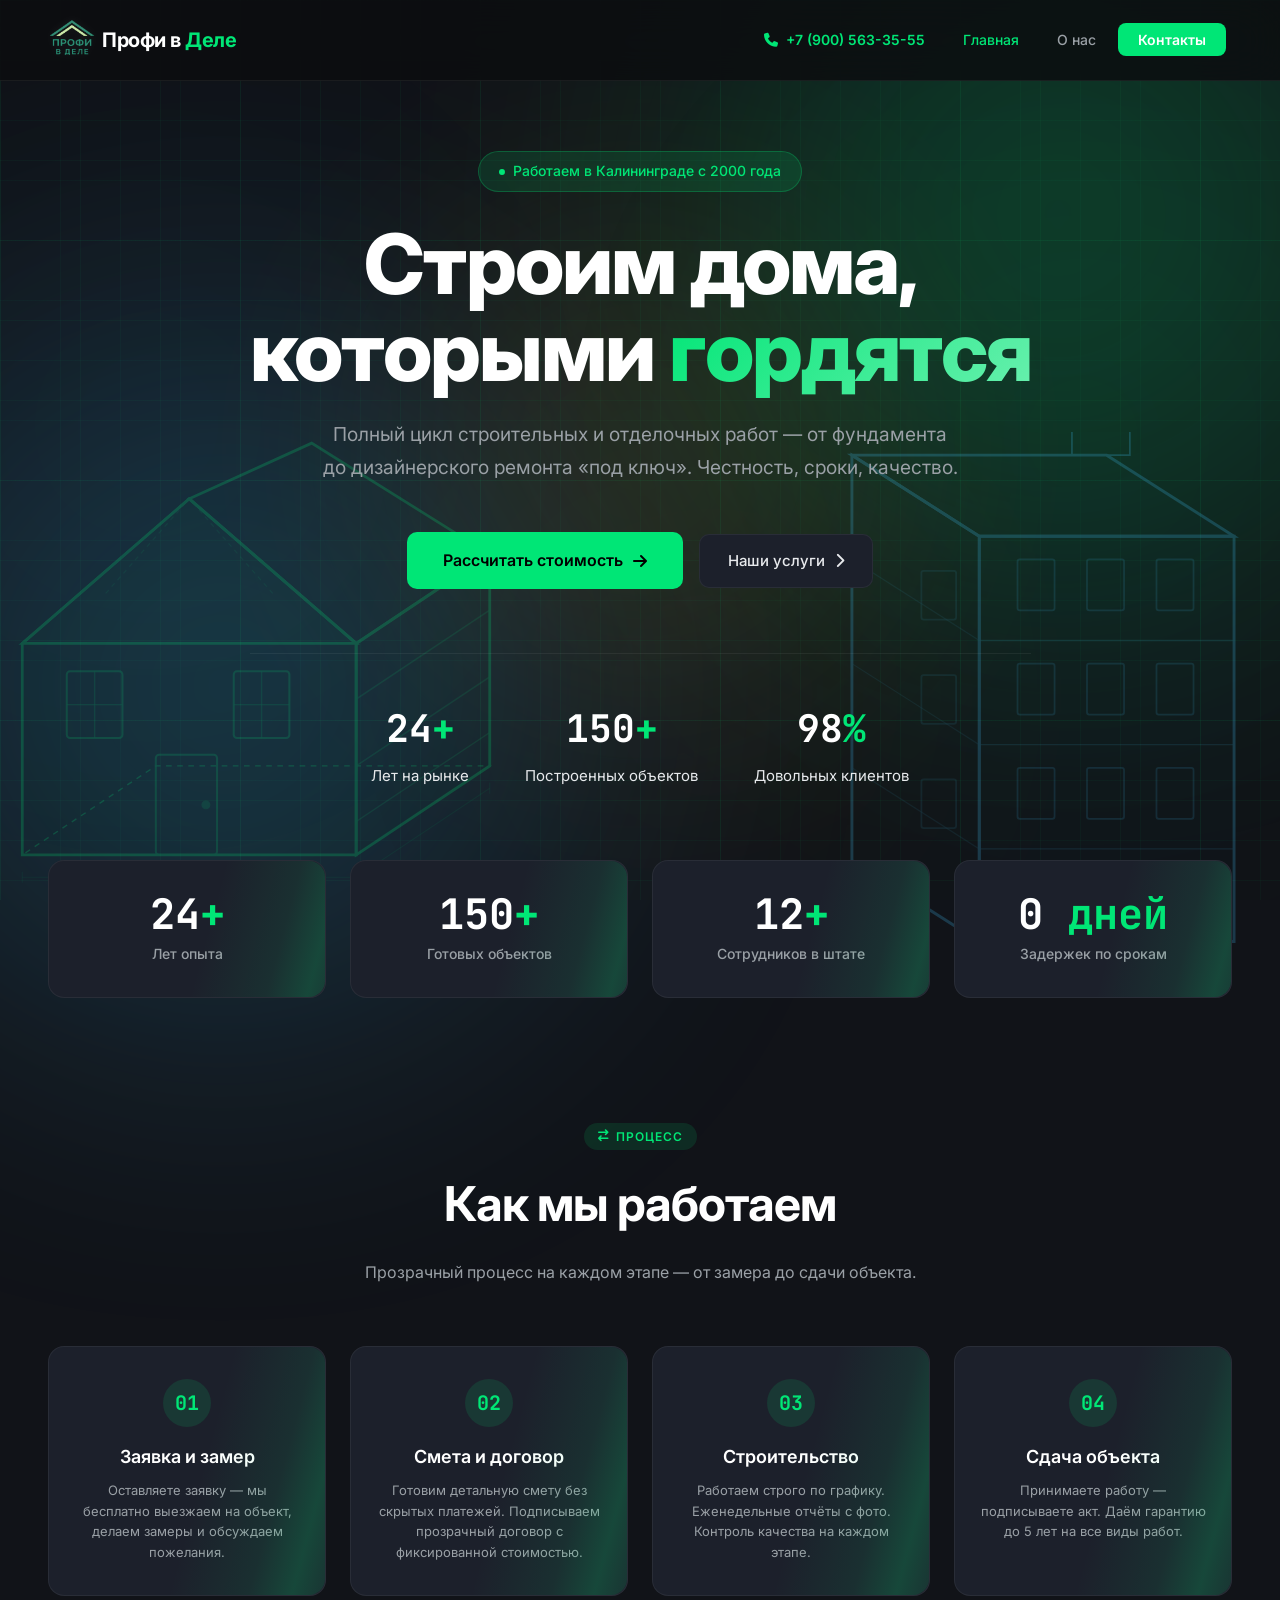
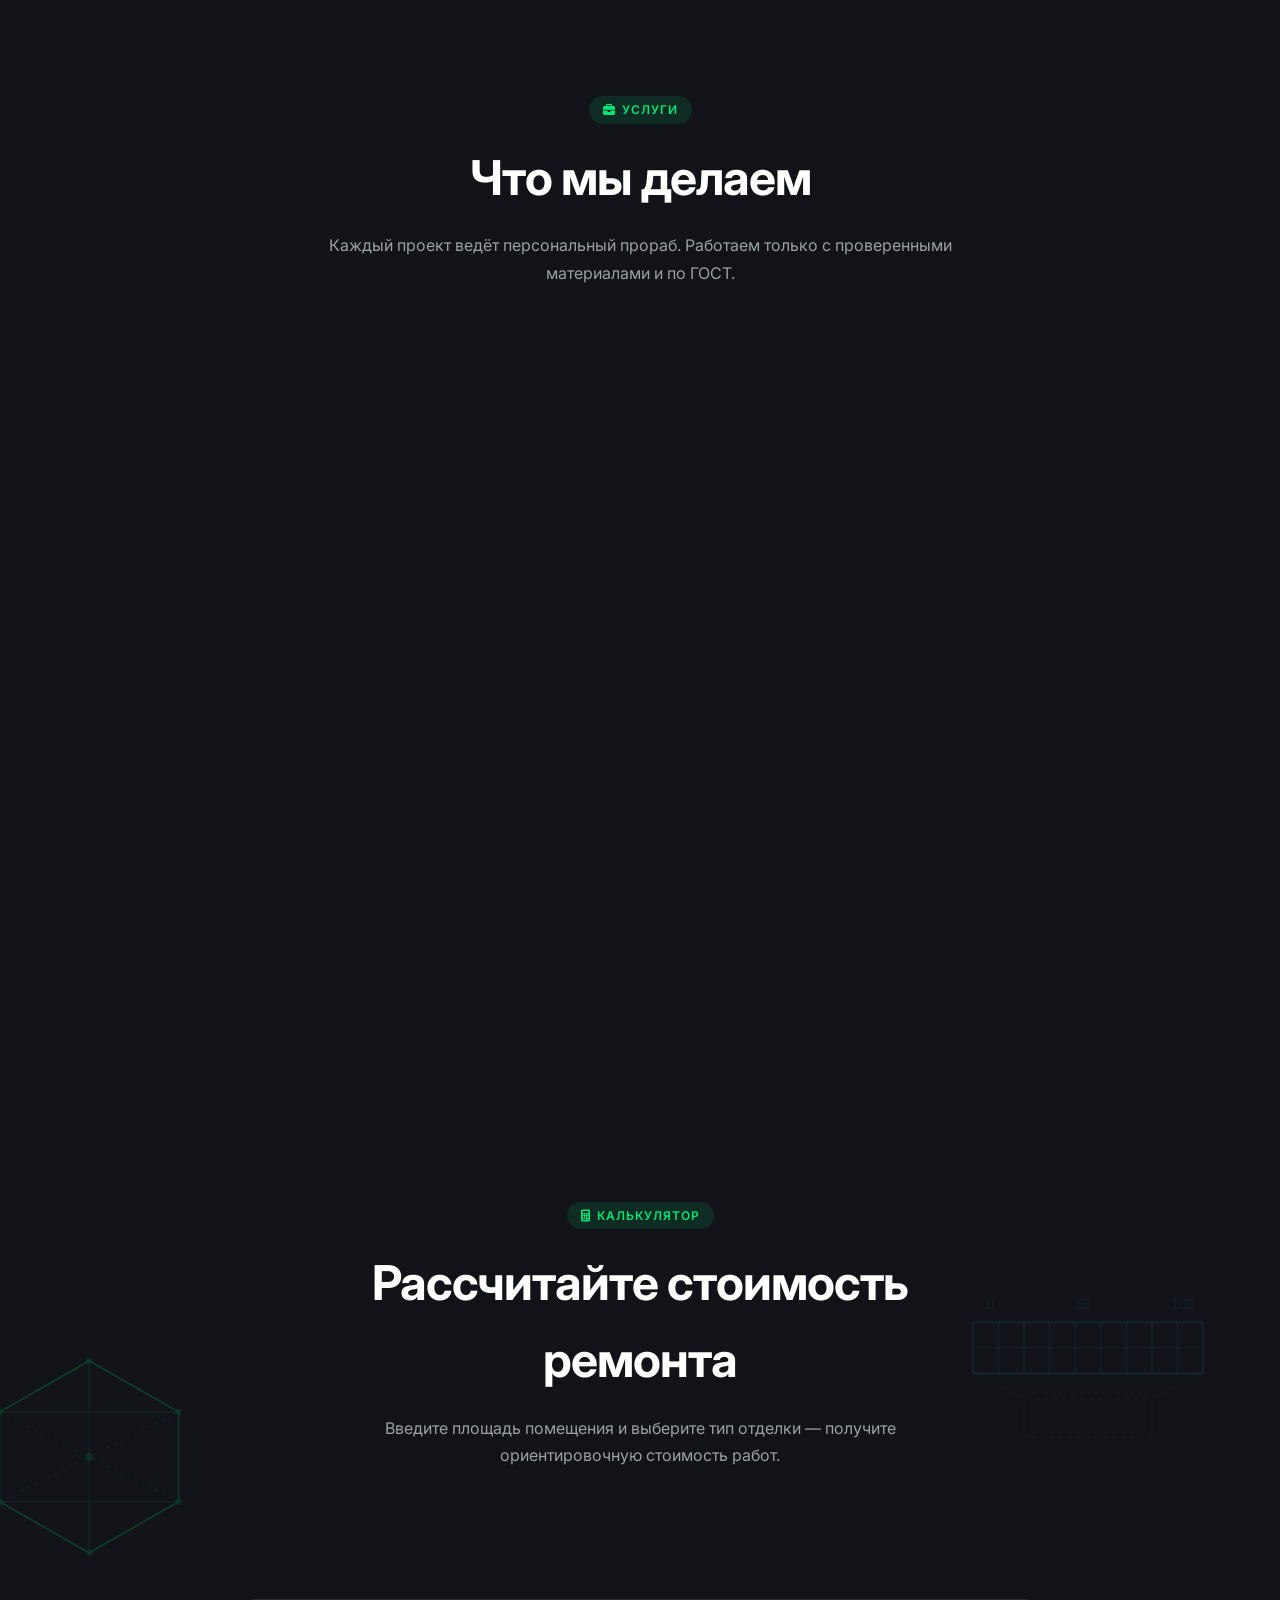
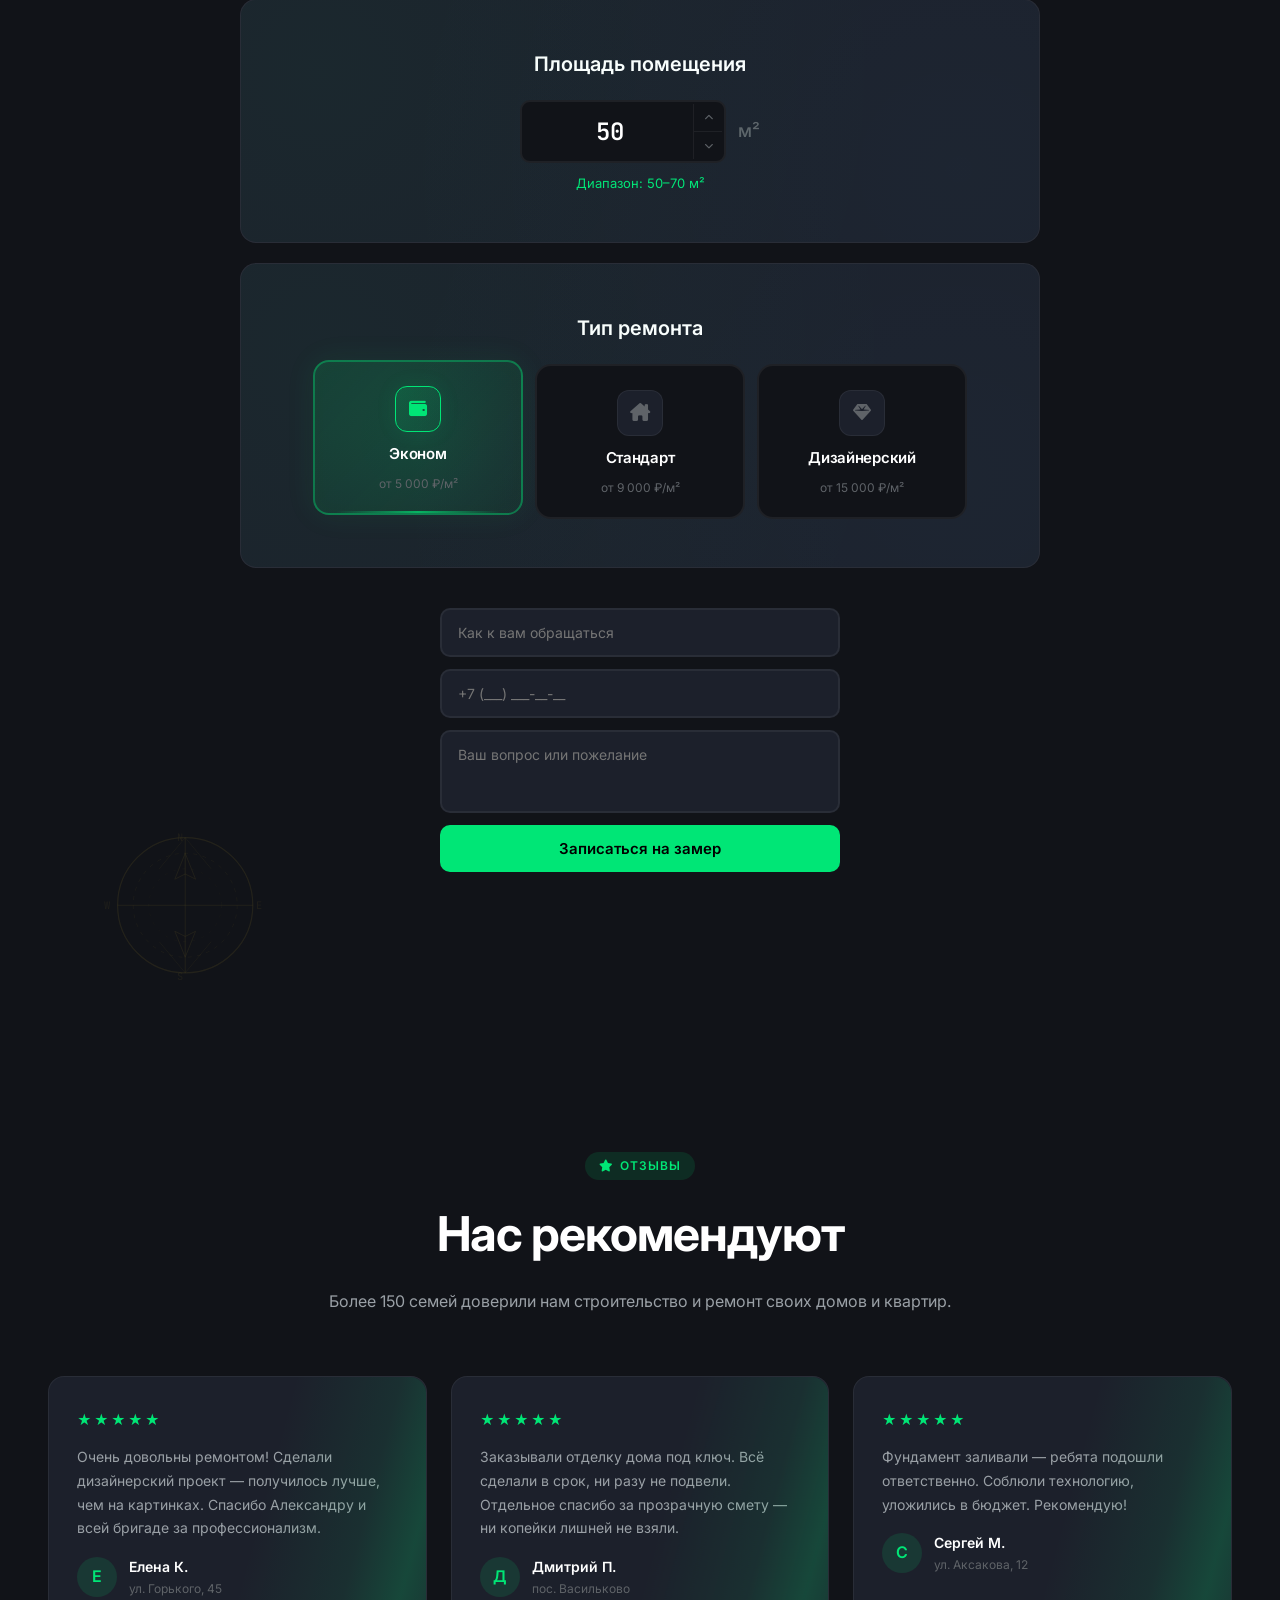
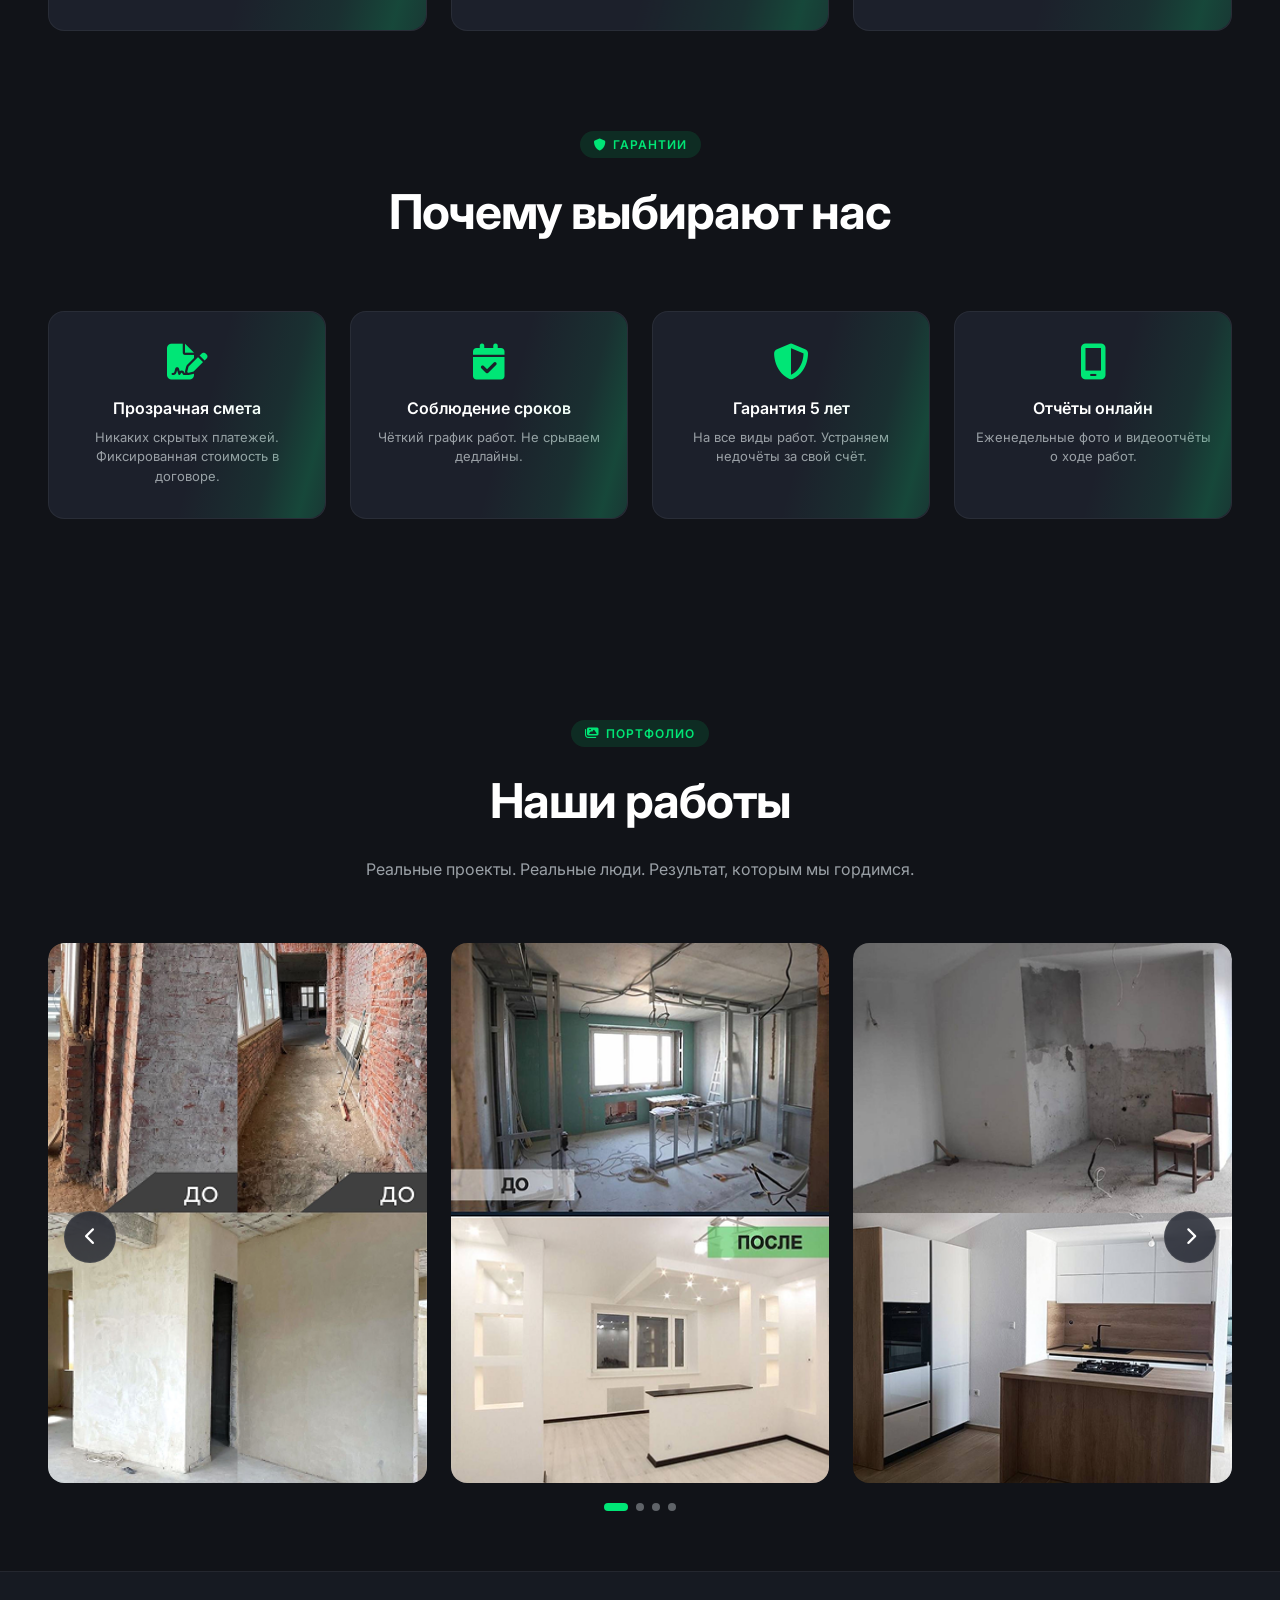
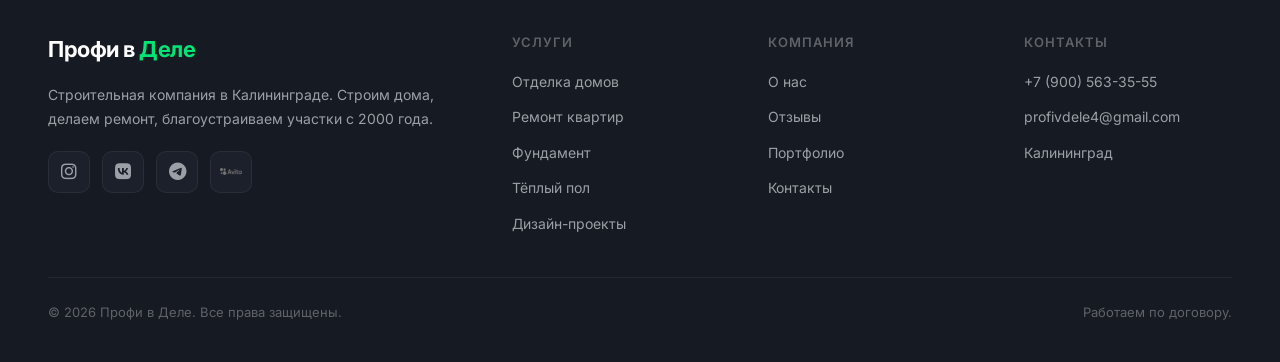
==== commit 0e109c71: "Add files via upload" ====
--- a/index.html
+++ b/index.html
@@ -323,7 +323,7 @@
                 </svg>
             </div>
         </div>
-        <div class="section-header fade-up">
+        <div class="section-header fade-up" style="margin-bottom:50px;">
             <div class="section-badge"><i class="fa-solid fa-calculator"></i> Калькулятор</div>
             <h2>Рассчитайте стоимость ремонта</h2>
             <p>Введите площадь помещения и выберите тип отделки — получите ориентировочную стоимость работ.</p>
@@ -488,7 +488,7 @@
         <div class="footer-grid">
             <div class="footer-brand">
                 <span class="logo-text">Профи в <span>Деле</span></span>
-                <p>Строительная компания в Калининграде. Строим дома, делаем ремонт, благоустраиваем участки с 2000 года. Гарантия 5 лет.</p>
+                <p>Строительная компания в Калининграде. Строим дома, делаем ремонт, благоустраиваем участки с 2000 года.</p>
                 <div class="footer-socials">
                     <a href="https://www.instagram.com/profivdele_39" target="_blank" rel="noopener noreferrer"><i class="fa-brands fa-instagram"></i></a>
                     <a href="https://vk.com/profivdele1" target="_blank" rel="noopener noreferrer"><i class="fa-brands fa-vk"></i></a>
@@ -526,7 +526,7 @@
         </div>
         <div class="footer-bottom">
             <p>&copy; 2026 Профи в Деле. Все права защищены.</p>
-            <p>Работаем по договору. НДС не облагается.</p>
+            <p>Работаем по договору.</p>
         </div>
     </footer>
 </div>
@@ -647,6 +647,15 @@
         header.classList.remove('header-hidden');
     }
     lastScroll = current;
+
+    var calcBg = document.querySelector('.calc-bg');
+    if (calcBg && window.innerWidth > 1024) {
+        var rect = calcBg.closest('section').getBoundingClientRect();
+        var progress = (window.innerHeight - rect.top) / (rect.height + window.innerHeight);
+        if (progress > 0 && progress < 1) {
+            calcBg.style.transform = 'translateY(' + ((progress - 0.5) * 60) + 'px)';
+        }
+    }
 });
 
 const burgerToggle = document.getElementById('burgerToggle');
--- a/css/main.css
+++ b/css/main.css
@@ -0,0 +1,1503 @@
+@import url('https://fonts.googleapis.com/css2?family=Inter:wght@300;400;500;600;700;800;900&family=JetBrains+Mono:wght@400;500;600&display=swap');
+
+:root {
+    --bg: #111318;
+    --bg-secondary: #161a22;
+    --bg-card: #1c202b;
+    --bg-card-hover: #222735;
+    --text: #e8eaed;
+    --text-secondary: #9aa0a6;
+    --text-muted: #5f6368;
+    --border: rgba(255, 255, 255, 0.06);
+    --border-hover: rgba(255, 255, 255, 0.12);
+    --accent: #00e676;
+    --accent-dim: rgba(0, 230, 118, 0.12);
+    --accent-glow: rgba(0, 230, 118, 0.35);
+    --gold: #ffd740;
+    --blue-accent: #40c4ff;
+    --heading: #ffffff;
+    --radius: 16px;
+    --radius-sm: 10px;
+    --shadow: 0 8px 32px rgba(0, 0, 0, 0.5);
+    --transition: 0.4s cubic-bezier(0.22, 1, 0.36, 1);
+}
+
+[data-theme="light"] {
+    --bg: #f4f5f7;
+    --bg-secondary: #ffffff;
+    --bg-card: #ffffff;
+    --bg-card-hover: #f0f1f3;
+    --text: #1a1d23;
+    --text-secondary: #5f6368;
+    --text-muted: #9aa0a6;
+    --border: rgba(0, 0, 0, 0.08);
+    --border-hover: rgba(0, 0, 0, 0.15);
+    --accent: #00b85c;
+    --accent-dim: rgba(0, 184, 92, 0.1);
+    --accent-glow: rgba(0, 184, 92, 0.25);
+    --gold: #ffc107;
+    --blue-accent: #29b6f6;
+    --heading: #1a1d23;
+    --shadow: 0 8px 32px rgba(0, 0, 0, 0.08);
+}
+
+html { scroll-behavior: smooth; }
+html, body {
+    margin: 0;
+    padding: 0;
+    width: 100%;
+    overflow-x: hidden;
+}
+
+body {
+    font-family: "Inter", -apple-system, BlinkMacSystemFont, sans-serif;
+    font-weight: 400;
+    background: var(--bg);
+    color: var(--text);
+    line-height: 1.6;
+    -webkit-font-smoothing: antialiased;
+}
+
+::selection { background: var(--accent); color: #fff; }
+a { text-decoration: none; color: inherit; }
+.wrapper { width: 100%; position: relative; z-index: 2; min-height: 100vh; }
+
+/* Grid background */
+body::before {
+    content: '';
+    position: fixed;
+    inset: 0;
+    background-image:
+        linear-gradient(rgba(0, 230, 118, 0.035) 1px, transparent 1px),
+        linear-gradient(90deg, rgba(0, 230, 118, 0.035) 1px, transparent 1px);
+    background-size: 60px 60px;
+    pointer-events: none;
+    z-index: 0;
+}
+[data-theme="light"] body::before {
+    background-image:
+        linear-gradient(rgba(0, 184, 92, 0.05) 1px, transparent 1px),
+        linear-gradient(90deg, rgba(0, 184, 92, 0.05) 1px, transparent 1px);
+}
+
+/* HEADER */
+.header-container {
+    display: flex;
+    align-items: center;
+    justify-content: space-between;
+    width: 100%;
+    padding: 20px 48px;
+    box-sizing: border-box;
+    position: fixed;
+    top: 0;
+    z-index: 100;
+    background: rgba(12, 13, 16, 0.85);
+    backdrop-filter: blur(24px);
+    -webkit-backdrop-filter: blur(24px);
+    border-bottom: 1px solid var(--border);
+    transition: var(--transition);
+}
+[data-theme="light"] .header-container {
+    background: rgba(244, 245, 247, 0.85);
+}
+.header-container.scrolled {
+    padding: 12px 48px;
+    box-shadow: 0 4px 30px rgba(0, 0, 0, 0.4);
+}
+.header-container.header-hidden {
+    transform: translateY(-100%);
+}
+
+.header-logo {
+    display: flex;
+    align-items: center;
+    gap: 14px;
+}
+.header-logo img {
+    height: 40px;
+    width: auto;
+    display: block;
+    filter: brightness(1.8) contrast(0.8) drop-shadow(0 0 4px rgba(255,255,255,0.08));
+    transform: scale(1.2);
+    transform-origin: left center;
+}
+.logo-text {
+    font-size: 20px;
+    font-weight: 700;
+    color: var(--heading);
+    letter-spacing: -0.5px;
+}
+.logo-text span { color: var(--accent); }
+
+header nav { flex: 1; display: flex; justify-content: flex-end; }
+header nav ul {
+    list-style: none;
+    display: flex;
+    align-items: center;
+    gap: 6px;
+    margin: 0;
+    padding: 0;
+}
+header nav ul li a {
+    color: var(--text-secondary);
+    font-size: 14px;
+    font-weight: 500;
+    padding: 8px 16px;
+    border-radius: 8px;
+    transition: var(--transition);
+    position: relative;
+}
+header nav ul li a:hover { color: var(--text); background: var(--accent-dim); }
+header nav ul li a.active { color: var(--accent); }
+header nav ul li a.btn {
+    background: var(--accent);
+    color: #fff;
+    padding: 8px 20px;
+    border-radius: 8px;
+    font-weight: 600;
+}
+header nav ul li a.btn:hover {
+    background: color-mix(in srgb, var(--accent) 85%, white);
+    transform: translateY(-1px);
+    box-shadow: 0 4px 20px var(--accent-glow);
+}
+
+.phone-item a {
+    color: var(--accent) !important;
+    font-size: 14px !important;
+    font-weight: 600 !important;
+    display: inline-flex;
+    align-items: center;
+    gap: 8px;
+    white-space: nowrap;
+}
+.phone-item a:hover { color: var(--accent) !important; background: transparent !important; }
+
+.theme-toggle {
+    background: none; border: none; font-size: 18px; cursor: pointer;
+    padding: 8px; line-height: 1; color: var(--text-secondary);
+    border-radius: 8px; transition: var(--transition); display: flex; align-items: center;
+}
+.theme-toggle:hover { color: var(--accent); background: var(--accent-dim); }
+
+.burger { display: none; background: none; border: none; font-size: 22px; cursor: pointer; color: var(--text); padding: 8px; line-height: 1; }
+
+@media (max-width: 1024px) {
+    .header-container { padding: 16px 24px; }
+    .header-container.scrolled { padding: 10px 24px; }
+}
+@media (max-width: 767px) {
+    .header-container { padding: 12px 16px; }
+    .header-container.scrolled { padding: 8px 16px; }
+    .header-logo img { height: 32px; }
+    .header-logo .logo-text { display: none; }
+    .nav-item { display: none !important; }
+    .burger { display: block !important; }
+    header .theme-toggle { display: none !important; }
+}
+
+/* HERO */
+.hero {
+    position: relative;
+    min-height: 100vh;
+    display: flex;
+    align-items: center;
+    justify-content: center;
+    padding: 120px 48px 80px;
+    box-sizing: border-box;
+}
+.hero-bg { position: absolute; inset: 0; z-index: 0; }
+.hero-gradient {
+    position: absolute;
+    width: 700px;
+    height: 700px;
+    border-radius: 50%;
+    filter: blur(140px);
+    opacity: 0.18;
+    animation: heroGlow 8s ease-in-out infinite alternate;
+}
+.hero-gradient.g1 { top: -15%; right: -10%; background: var(--accent); animation-delay: 0s; }
+.hero-gradient.g2 { bottom: -15%; left: -10%; background: var(--blue-accent); animation-delay: 4s; }
+.hero-gradient.g3 {
+    top: 50%; left: 50%;
+    transform: translate(-50%, -50%);
+    width: 500px; height: 500px;
+    background: var(--gold);
+    opacity: 0.08;
+    animation-delay: 2s;
+    filter: blur(120px);
+}
+
+@keyframes heroGlow {
+    0% { transform: translate(0, 0) scale(1); opacity: 0.12; }
+    100% { transform: translate(50px, -50px) scale(1.4); opacity: 0.25; }
+}
+.hero-grid {
+    position: absolute; inset: 0;
+    background-image:
+        linear-gradient(rgba(0, 230, 118, 0.04) 1px, transparent 1px),
+        linear-gradient(90deg, rgba(0, 230, 118, 0.04) 1px, transparent 1px);
+    background-size: 80px 80px;
+    z-index: 0;
+}
+.hero-model {
+    position: absolute;
+    z-index: 0;
+    pointer-events: none;
+    color: var(--accent);
+    animation: modelFloat 7s ease-in-out infinite alternate;
+}
+.hero-model.ml {
+    left: 0;
+    top: 48%;
+    width: clamp(300px, 40vw, 600px);
+    height: auto;
+}
+.hero-model.mr {
+    right: 0;
+    top: 48%;
+    width: clamp(280px, 38vw, 560px);
+    height: auto;
+}
+.hero-model.mr svg {
+    transform: scaleX(-1);
+}
+.hero-model svg {
+    width: 100%;
+    height: auto;
+    opacity: 0.22;
+    filter: drop-shadow(0 0 50px rgba(0, 230, 118, 0.12)) drop-shadow(0 0 120px rgba(0, 230, 118, 0.06));
+    display: block;
+}
+.hero-model.mr svg {
+    filter: drop-shadow(0 0 50px rgba(64, 196, 255, 0.12)) drop-shadow(0 0 120px rgba(64, 196, 255, 0.06));
+}
+@keyframes modelFloat {
+    0% { transform: translateY(-8px); }
+    100% { transform: translateY(8px); }
+}
+.hero-model.mr {
+    animation-name: modelFloatRight;
+}
+@keyframes modelFloatRight {
+    0% { transform: translateY(-8px); }
+    100% { transform: translateY(8px); }
+}
+.hero-content { position: relative; z-index: 2; max-width: 820px; text-align: center; margin: 0 auto; }
+
+.hero-badge {
+    display: inline-flex;
+    align-items: center;
+    gap: 8px;
+    padding: 8px 20px;
+    border-radius: 100px;
+    background: var(--accent-dim);
+    border: 1px solid rgba(0, 230, 118, 0.25);
+    font-size: 14px;
+    font-weight: 500;
+    color: var(--accent);
+    margin-bottom: 28px;
+}
+.hero-badge .dot {
+    width: 6px; height: 6px; border-radius: 50%;
+    background: var(--accent); animation: pulse 2s ease-in-out infinite;
+}
+@keyframes pulse {
+    0%, 100% { opacity: 1; }
+    50% { opacity: 0.3; }
+}
+
+.hero h1 {
+    font-size: clamp(44px, 6.5vw, 84px);
+    font-weight: 800;
+    color: var(--heading);
+    line-height: 1.05;
+    letter-spacing: -2px;
+    margin: 0 0 24px;
+}
+.hero h1 .highlight {
+    background: linear-gradient(135deg, var(--accent), #69f0ae);
+    -webkit-background-clip: text;
+    -webkit-text-fill-color: transparent;
+    background-clip: text;
+}
+.hero p {
+    font-size: clamp(18px, 1.5vw, 22px);
+    color: var(--text-secondary);
+    line-height: 1.7;
+    max-width: 640px;
+    margin: 0 auto 48px;
+}
+
+.hero-actions { display: flex; align-items: center; justify-content: center; gap: 16px; flex-wrap: wrap; margin-bottom: 16px; }
+
+.btn-primary {
+    display: inline-flex;
+    align-items: center;
+    gap: 10px;
+    padding: 16px 36px;
+    background: var(--accent);
+    color: #000;
+    font-size: 16px;
+    font-weight: 600;
+    border-radius: 10px;
+    border: none;
+    cursor: pointer;
+    transition: var(--transition);
+    font-family: inherit;
+}
+.btn-primary:hover {
+    transform: translateY(-3px);
+    box-shadow: 0 12px 40px var(--accent-glow);
+    background: color-mix(in srgb, var(--accent) 85%, white);
+}
+.btn-secondary {
+    display: inline-flex;
+    align-items: center;
+    gap: 10px;
+    padding: 14px 28px;
+    background: var(--bg-card);
+    color: var(--text);
+    font-size: 15px;
+    font-weight: 500;
+    border-radius: 10px;
+    border: 1px solid var(--border);
+    cursor: pointer;
+    transition: var(--transition);
+    font-family: inherit;
+}
+.btn-secondary:hover {
+    border-color: var(--accent);
+    background: var(--accent-dim);
+    transform: translateY(-2px);
+}
+
+.hero-stats {
+    display: flex;
+    justify-content: center;
+    gap: 56px;
+    margin-top: 64px;
+    padding-top: 44px;
+    border-top: 1px solid var(--border);
+}
+.hero-stat h3 {
+    font-size: 38px;
+    font-weight: 700;
+    color: var(--heading);
+    margin: 0 0 4px;
+    font-family: "JetBrains Mono", monospace;
+}
+.hero-stat h3 .accent { color: var(--accent); }
+.hero-stat p { font-size: 15px; color: var(--text); margin: 0; }
+
+@media (max-width: 1024px) {
+    .hero { padding: 100px 24px 60px; }
+}
+@media (max-width: 767px) {
+    .hero { padding: 80px 16px 40px; min-height: auto; }
+    .hero-gradient { width: 300px; height: 300px; }
+    .hero-model { display: none; }
+    .about-geo { display: none; }
+    .calc-bg { display: none; }
+    .hero-stats { display: none; }
+    .hero-actions { flex-direction: column; align-items: stretch; }
+    .btn-primary, .btn-secondary { justify-content: center; padding: 14px 28px; font-size: 15px; }
+}
+
+/* Sections */
+.section { padding: 100px 48px; position: relative; }
+.section-header { text-align: center; max-width: 640px; margin: 0 auto 60px; }
+.section-header h2 {
+    font-size: clamp(32px, 4vw, 48px);
+    font-weight: 700;
+    color: var(--heading);
+    margin: 0 0 16px;
+    letter-spacing: -1px;
+}
+.section-header p {
+    font-size: 16px;
+    color: var(--text-secondary);
+    line-height: 1.7;
+    margin: 0;
+}
+.section-badge {
+    display: inline-flex;
+    align-items: center;
+    gap: 6px;
+    padding: 4px 14px;
+    border-radius: 100px;
+    background: var(--accent-dim);
+    font-size: 12px;
+    font-weight: 600;
+    color: var(--accent);
+    text-transform: uppercase;
+    letter-spacing: 1px;
+    margin-bottom: 16px;
+}
+
+@media (max-width: 1024px) { .section { padding: 60px 24px; } }
+@media (max-width: 767px) { .section { padding: 40px 16px; } .section-header { margin-bottom: 32px; } }
+
+/* Stats Grid */
+.stats-grid {
+    display: grid;
+    grid-template-columns: repeat(4, 1fr);
+    gap: 24px;
+    max-width: 1200px;
+    margin: 0 auto;
+}
+.stat-card {
+    background: var(--bg-card);
+    border: 1px solid var(--border);
+    border-radius: var(--radius);
+    padding: 32px 24px;
+    text-align: center;
+    transition: var(--transition);
+    position: relative;
+}
+.stat-card::before,
+.process-step::before,
+.review-card::before,
+.guarantee-item::before,
+.about-card::before,
+.stat-item::before {
+    content: '';
+    position: absolute;
+    inset: 0;
+    background: linear-gradient(
+        105deg,
+        transparent 30%,
+        rgba(0, 230, 118, 0.08) 43%,
+        rgba(0, 230, 118, 0.2) 50%,
+        rgba(0, 230, 118, 0.08) 57%,
+        transparent 70%
+    );
+    background-size: 200% 100%;
+    background-position: 200% 0;
+    transition: background-position 0.9s ease;
+    pointer-events: none;
+    border-radius: inherit;
+    z-index: 1;
+}
+.stat-card:hover::before,
+.process-step:hover::before,
+.review-card:hover::before,
+.guarantee-item:hover::before,
+.about-card:hover::before,
+.stat-item:hover::before {
+    background-position: -200% 0;
+}
+
+.stat-card.fade-up:hover { border-color: var(--border-hover); transform: translateY(-4px) scale(1.07); box-shadow: var(--shadow); transition: var(--transition); }
+.stat-card .number {
+    font-size: 42px; font-weight: 700; color: var(--heading);
+    font-family: "JetBrains Mono", monospace; margin: 0 0 8px; line-height: 1;
+}
+.stat-card .number .accent { color: var(--accent); }
+.stat-card .label { font-size: 14px; color: var(--text-secondary); font-weight: 500; margin: 0; }
+
+@media (max-width: 1024px) { .stats-grid { grid-template-columns: repeat(2, 1fr); } }
+@media (max-width: 767px) { .stats-grid { grid-template-columns: 1fr; } }
+
+/* Services */
+.services-grid {
+    display: grid;
+    grid-template-columns: repeat(3, 1fr);
+    gap: 24px;
+    max-width: 1200px;
+    margin: 0 auto;
+}
+.service-card {
+    background: var(--bg-card);
+    border: 1px solid var(--border);
+    border-radius: var(--radius);
+    padding: 40px 32px;
+    transition: var(--transition);
+    position: relative;
+    overflow: hidden;
+}
+.service-card::after {
+    content: '';
+    position: absolute; inset: 0; border-radius: var(--radius);
+    background: linear-gradient(135deg, var(--accent-dim), transparent);
+    opacity: 0; transition: var(--transition);
+}
+.service-card:hover { border-color: rgba(0, 230, 118, 0.2); transform: translateY(-6px); box-shadow: 0 8px 40px rgba(0, 230, 118, 0.08); }
+.service-card:hover::after { opacity: 1; }
+.service-card > * { position: relative; z-index: 1; }
+
+/* Cards with background images */
+.service-card-bg {
+    padding: 0;
+    min-height: 360px;
+    display: flex;
+    align-items: stretch;
+}
+.service-bg {
+    position: absolute;
+    inset: 0;
+    background-size: cover;
+    background-position: center;
+    transition: transform 0.6s cubic-bezier(0.22, 1, 0.36, 1);
+    z-index: 0;
+}
+.service-card-bg:hover .service-bg {
+    transform: scale(1.07);
+}
+.service-overlay {
+    position: absolute;
+    inset: 0;
+    background: linear-gradient(to top, rgba(0,0,0,0.9) 0%, rgba(0,0,0,0.5) 40%, rgba(0,0,0,0.3) 100%);
+    z-index: 1;
+    transition: var(--transition);
+}
+.service-card-bg:hover .service-overlay {
+    background: linear-gradient(to top, rgba(0,0,0,0.95) 0%, rgba(0, 230, 118, 0.15) 50%, rgba(0,0,0,0.3) 100%);
+}
+.service-content {
+    position: relative;
+    z-index: 2;
+    padding: 32px;
+    width: 100%;
+    box-sizing: border-box;
+}
+.service-card-bg .service-content {
+    padding-top: 120px;
+    display: flex;
+    flex-direction: column;
+    height: 100%;
+}
+.service-card-bg .service-content p {
+    flex: 1;
+}
+.service-card-bg .service-content .service-tag {
+    margin-top: auto;
+    margin-bottom: 0;
+}
+.service-card-bg .service-icon {
+    background: rgba(0, 230, 118, 0.2);
+    backdrop-filter: blur(6px);
+    margin-bottom: 4px;
+}
+.service-card-bg h3 { color: #fff; margin-bottom: 2px; }
+.service-card-bg p { color: rgba(255,255,255,0.75); }
+.service-card-bg .service-link { color: var(--accent); }
+
+.service-icon {
+    width: 52px; height: 52px; border-radius: 14px;
+    background: var(--accent-dim);
+    display: flex; align-items: center; justify-content: center;
+    font-size: 22px; color: var(--accent); margin-bottom: 16px; transition: var(--transition);
+}
+.service-card:hover .service-icon {
+    background: var(--accent); color: #fff;
+    box-shadow: 0 4px 20px var(--accent-glow);
+}
+.service-card h3 { font-size: 20px; font-weight: 600; color: var(--heading); margin: 0 0 8px; }
+.service-card p { font-size: 14px; color: var(--text-secondary); line-height: 1.7; margin: 0; }
+.service-card .service-link {
+    display: inline-flex; align-items: center; gap: 8px;
+    font-size: 14px; font-weight: 500; color: var(--accent); margin-top: 16px; transition: var(--transition);
+}
+.service-card .service-link i { transition: var(--transition); }
+.service-card:hover .service-link i { transform: translateX(4px); }
+
+.service-tag {
+    display: inline-block;
+    padding: 3px 10px;
+    border-radius: 6px;
+    font-size: 11px;
+    font-weight: 700;
+    text-transform: uppercase;
+    letter-spacing: 0.5px;
+    margin-top: auto;
+    margin-bottom: 0;
+    align-self: flex-start;
+}
+.service-tag { background: var(--accent-dim); color: var(--accent); }
+.service-tag.popular { background: rgba(0, 230, 118, 0.18); color: var(--accent); }
+.service-tag.new { background: rgba(255, 215, 64, 0.18); color: #ffd740; }
+
+@media (max-width: 1024px) { .services-grid { grid-template-columns: repeat(2, 1fr); } }
+@media (max-width: 767px) { .services-grid { grid-template-columns: 1fr; } .service-card { padding: 28px 20px; } .service-content { padding: 24px; } }
+
+/* Page background (global glow) */
+.page-bg {
+    position: fixed;
+    inset: 0;
+    z-index: 1;
+    pointer-events: none;
+    overflow: hidden;
+}
+.page-glow {
+    position: absolute;
+    border-radius: 50%;
+    filter: blur(140px);
+    animation: pageGlow 12s ease-in-out infinite alternate;
+}
+.page-glow.g1 {
+    width: 600px; height: 600px;
+    background: var(--accent);
+    top: 15%; right: -8%;
+    opacity: 0.05;
+}
+.page-glow.g2 {
+    width: 500px; height: 500px;
+    background: var(--blue-accent);
+    bottom: 25%; left: -8%;
+    animation-delay: 6s;
+    opacity: 0.04;
+}
+.page-glow.g3 {
+    width: 400px; height: 400px;
+    background: var(--gold);
+    top: 55%; left: 40%;
+    animation-delay: 3s;
+    opacity: 0.03;
+}
+@keyframes pageGlow {
+    0% { transform: translate(0, 0) scale(1); }
+    100% { transform: translate(30px, -25px) scale(1.2); }
+}
+
+/* Calculator */
+#calculator {
+    position: relative;
+    overflow: hidden;
+}
+.calc-bg {
+    position: absolute;
+    inset: 0;
+    z-index: 0;
+    pointer-events: none;
+}
+.calc-shape {
+    position: absolute;
+    pointer-events: none;
+}
+.calc-shape svg {
+    width: 100%;
+    height: auto;
+    display: block;
+}
+.calc-shape.shape-cube {
+    left: -2%;
+    top: 15%;
+    width: clamp(140px, 18vw, 260px);
+    color: var(--accent);
+    opacity: 0.25;
+    animation: calcDrift 20s ease-in-out infinite alternate;
+}
+.calc-shape.shape-cube svg {
+    filter: drop-shadow(0 0 50px rgba(0, 230, 118, 0.1));
+}
+.calc-shape.shape-ruler {
+    right: 5%;
+    top: 10%;
+    width: clamp(160px, 20vw, 300px);
+    color: var(--blue-accent);
+    opacity: 0.2;
+    animation: calcDrift2 24s ease-in-out infinite alternate;
+}
+.calc-shape.shape-ruler svg {
+    filter: drop-shadow(0 0 50px rgba(64, 196, 255, 0.1));
+}
+.calc-shape.shape-compass {
+    left: 8%;
+    bottom: 5%;
+    width: clamp(100px, 13vw, 180px);
+    color: var(--gold);
+    opacity: 0.2;
+    animation: calcSpin 35s linear infinite;
+}
+.calc-shape.shape-compass svg {
+    filter: drop-shadow(0 0 40px rgba(255, 215, 64, 0.1));
+}
+@keyframes calcDrift {
+    0% { transform: translate(-4px, -3px) rotate(-1deg); }
+    100% { transform: translate(4px, 3px) rotate(1deg); }
+}
+@keyframes calcDrift2 {
+    0% { transform: translate(3px, -2px) rotate(0.5deg); }
+    100% { transform: translate(-3px, 2px) rotate(-0.5deg); }
+}
+@keyframes calcSpin {
+    0% { transform: rotate(0deg); }
+    100% { transform: rotate(360deg); }
+}
+.calculator-section {
+    max-width: 800px;
+    margin: 0 auto;
+    padding: 80px 0;
+    text-align: center;
+    position: relative;
+    z-index: 1;
+}
+.calc-subtitle { font-size: 15px; color: var(--text-secondary); margin-bottom: 48px; }
+.calc-card {
+    position: relative;
+    background: var(--bg-card); border: 1px solid var(--border);
+    border-radius: var(--radius); padding: 48px 40px; margin-bottom: 20px;
+    text-align: center;
+    z-index: 1;
+    overflow: hidden;
+}
+.calc-card::before {
+    content: '';
+    position: absolute;
+    top: -50%; left: -50%;
+    width: 200%; height: 200%;
+    background: radial-gradient(circle at 30% 40%, rgba(0, 230, 118, 0.04) 0%, transparent 50%),
+                radial-gradient(circle at 70% 60%, rgba(64, 196, 255, 0.03) 0%, transparent 50%);
+    pointer-events: none;
+}
+.calc-card h3 { font-size: 20px; font-weight: 600; color: var(--heading); margin: 0 0 20px; }
+
+.calc-input-group {
+    display: flex; align-items: center; justify-content: center; gap: 12px;
+}
+.calc-input-wrap {
+    position: relative;
+    display: inline-flex;
+    align-items: center;
+}
+.calc-input-wrap input {
+    width: 140px; padding: 14px 44px 14px 18px; font-size: 24px; font-weight: 600;
+    border: 2px solid var(--border); border-radius: var(--radius-sm);
+    background: var(--bg); color: var(--heading);
+    font-family: "JetBrains Mono", monospace; text-align: center;
+    outline: none; transition: var(--transition);
+}
+.calc-input-wrap input:focus { border-color: var(--accent); box-shadow: 0 0 0 4px var(--accent-dim); }
+.calc-input-wrap input::-webkit-outer-spin-button,
+.calc-input-wrap input::-webkit-inner-spin-button { -webkit-appearance: none; margin: 0; }
+.calc-input-wrap input[type="number"] { -moz-appearance: textfield; }
+
+.calc-spinners {
+    position: absolute;
+    right: 4px;
+    top: 4px;
+    bottom: 4px;
+    display: flex;
+    flex-direction: column;
+    width: 28px;
+    border-left: 1px solid var(--border);
+}
+.calc-spin {
+    flex: 1;
+    display: flex;
+    align-items: center;
+    justify-content: center;
+    border: none;
+    background: transparent;
+    cursor: pointer;
+    color: var(--text-muted);
+    font-size: 9px;
+    padding: 0;
+    transition: all 0.2s ease;
+    position: relative;
+}
+.calc-spin:first-child {
+    border-bottom: 1px solid var(--border);
+}
+.calc-spin:hover {
+    background: var(--accent-dim);
+    color: var(--accent);
+}
+.calc-spin:active {
+    background: rgba(0, 230, 118, 0.2);
+    color: var(--accent);
+}
+.calc-input-group .unit { font-size: 18px; font-weight: 500; color: var(--text-muted); }
+
+.calc-options {
+    display: flex; gap: 12px; justify-content: center; flex-wrap: wrap;
+}
+.calc-option {
+    position: relative; cursor: pointer; padding: 24px 28px 20px;
+    border: 2px solid var(--border); border-radius: var(--radius);
+    background: var(--bg); transition: all 0.4s cubic-bezier(0.22, 1, 0.36, 1);
+    user-select: none; display: flex; flex-direction: column;
+    align-items: center; gap: 8px; min-width: 150px;
+    overflow: hidden;
+}
+.calc-option::before {
+    content: '';
+    position: absolute;
+    inset: -50%;
+    background: radial-gradient(circle at center, var(--accent) 0%, transparent 60%);
+    opacity: 0;
+    transition: opacity 0.6s ease;
+    pointer-events: none;
+}
+.calc-option::after {
+    content: '';
+    position: absolute;
+    bottom: 0; left: 10%; right: 10%;
+    height: 2px;
+    background: linear-gradient(90deg, transparent, var(--accent), transparent);
+    opacity: 0;
+    transition: opacity 0.5s ease;
+    border-radius: 2px;
+}
+.calc-option input { display: none; }
+.calc-option:hover { border-color: rgba(0, 230, 118, 0.25); transform: translateY(-4px); box-shadow: 0 8px 24px rgba(0,0,0,0.15); }
+.calc-option.selected {
+    border-color: rgba(0, 230, 118, 0.4); background: linear-gradient(135deg, var(--accent-dim), rgba(0, 230, 118, 0.04));
+    box-shadow: 0 0 30px rgba(0, 230, 118, 0.08), inset 0 0 20px rgba(0, 230, 118, 0.02);
+    transform: translateY(-4px);
+}
+.calc-option.selected::before { opacity: 0.1; }
+.calc-option.selected::after { opacity: 0.7; }
+.calc-option-title { font-size: 15px; font-weight: 600; color: var(--heading); position: relative; z-index: 1; letter-spacing: -0.3px; }
+.calc-option-desc { font-size: 12px; color: var(--text-muted); position: relative; z-index: 1; }
+
+/* Fin-tech icon */
+.calc-icon {
+    position: relative;
+    z-index: 1;
+    width: 44px;
+    height: 44px;
+    border-radius: 12px;
+    display: flex;
+    align-items: center;
+    justify-content: center;
+    font-size: 18px;
+    background: var(--bg-card);
+    border: 1px solid var(--border);
+    color: var(--text-muted);
+    transition: all 0.4s cubic-bezier(0.22, 1, 0.36, 1);
+    margin-bottom: 2px;
+}
+.calc-option:hover .calc-icon {
+    border-color: rgba(0, 230, 118, 0.3);
+    color: var(--accent);
+    background: var(--accent-dim);
+    transform: scale(1.05);
+}
+.calc-option.selected .calc-icon {
+    border-color: var(--accent);
+    color: var(--accent);
+    background: linear-gradient(135deg, rgba(0, 230, 118, 0.15), rgba(0, 230, 118, 0.05));
+    box-shadow: 0 0 20px rgba(0, 230, 118, 0.1);
+}
+
+.calc-result {
+    margin-top: 32px; padding: 32px;
+    background: linear-gradient(135deg, var(--accent-dim), transparent);
+    border: 1px solid rgba(0, 230, 118, 0.25); border-radius: var(--radius);
+}
+.calc-result-label { font-size: 14px; color: var(--text-secondary); margin-bottom: 8px; }
+.calc-result-price {
+    font-size: 48px; font-weight: 700; color: var(--accent);
+    font-family: "JetBrains Mono", monospace; line-height: 1.2;
+}
+.calc-result-desc { font-size: 13px; color: var(--text-muted); margin-top: 12px; }
+
+.calc-form { max-width: 400px; margin: 40px auto 0; }
+.calc-form .request-form { display: flex; flex-direction: column; gap: 12px; }
+.calc-form .request-form input,
+.calc-form .request-form textarea {
+    padding: 14px 16px; border: 2px solid var(--border); border-radius: var(--radius-sm);
+    font-size: 14px; outline: none; background: var(--bg-card);
+    color: var(--text); font-family: inherit; transition: var(--transition);
+    resize: none;
+}
+.calc-form .request-form input:focus,
+.calc-form .request-form textarea:focus {
+    border-color: var(--accent); box-shadow: 0 0 0 4px var(--accent-dim);
+}
+.calc-form .request-form button {
+    padding: 14px; border: none; border-radius: var(--radius-sm);
+    background: var(--accent); color: #000; font-size: 15px; font-weight: 600;
+    cursor: pointer; font-family: inherit; transition: var(--transition);
+}
+.calc-form .request-form button:hover {
+    background: color-mix(in srgb, var(--accent) 85%, white);
+    box-shadow: 0 4px 20px var(--accent-glow); transform: translateY(-2px);
+}
+@media (max-width: 767px) {
+    .calc-card { padding: 32px 20px; }
+    .calc-result-price { font-size: 36px; }
+    .calc-options { gap: 8px; }
+    .calc-option { padding: 16px 16px 14px; min-width: 100px; }
+    .calc-icon { width: 36px; height: 36px; font-size: 15px; border-radius: 10px; }
+}
+
+/* Works Slider */
+.works-slider {
+    max-width: 1200px; margin: 0 auto; position: relative; overflow: hidden; border-radius: var(--radius);
+}
+.works-slider-track {
+    display: flex; gap: 24px;
+    transition: transform 0.5s cubic-bezier(0.22, 1, 0.36, 1);
+}
+.works-slide {
+    flex: 0 0 calc((100% - 48px) / 3);
+    height: 540px; border-radius: var(--radius);
+    overflow: hidden; cursor: pointer; position: relative;
+}
+.works-slide img {
+    width: 100%; height: 100%; object-fit: cover; display: block;
+    transition: transform 0.6s cubic-bezier(0.22, 1, 0.36, 1);
+    border-radius: 0;
+}
+.works-slide:hover img { transform: scale(1.06); }
+.works-slide::after {
+    content: ''; position: absolute; inset: 0;
+    background: linear-gradient(to top, rgba(0,0,0,0.5), transparent);
+    opacity: 0; transition: var(--transition);
+}
+.works-slide:hover::after { opacity: 1; }
+
+.wslider-btn {
+    position: absolute; top: 50%; transform: translateY(-50%);
+    width: 52px; height: 52px; border-radius: 50%;
+    background: rgba(28, 32, 43, 0.8); border: 1px solid var(--border);
+    color: #fff; font-size: 18px; cursor: pointer;
+    z-index: 10; display: flex; align-items: center; justify-content: center;
+    transition: var(--transition); backdrop-filter: blur(12px);
+}
+.wslider-btn:hover { background: var(--accent); color: #fff; border-color: var(--accent); }
+.wslider-prev { left: 16px; }
+.wslider-next { right: 16px; }
+.wslider-dots {
+    display: flex; justify-content: center; gap: 8px; padding: 20px 0;
+}
+.wslider-dots span {
+    width: 8px; height: 8px; border-radius: 50%;
+    background: var(--text-muted); cursor: pointer; transition: var(--transition);
+}
+.wslider-dots span.active { background: var(--accent); width: 24px; border-radius: 4px; }
+@media (max-width: 767px) {
+    .works-slide { flex: 0 0 100%; height: 480px; }
+    .wslider-btn { display: none; }
+}
+
+/* Process Section */
+.process-grid {
+    display: grid;
+    grid-template-columns: repeat(4, 1fr);
+    gap: 24px;
+    max-width: 1200px;
+    margin: 0 auto;
+}
+.process-step {
+    background: var(--bg-card);
+    border: 1px solid var(--border);
+    border-radius: var(--radius);
+    padding: 32px 24px;
+    text-align: center;
+    transition: var(--transition);
+    position: relative;
+}
+.process-step.fade-up:hover {
+    border-color: var(--border-hover);
+    transform: translateY(-4px) scale(1.07);
+    box-shadow: var(--shadow);
+    transition: var(--transition);
+}
+.process-number {
+    width: 48px; height: 48px; border-radius: 50%;
+    background: var(--accent-dim); color: var(--accent);
+    font-size: 20px; font-weight: 700;
+    display: flex; align-items: center; justify-content: center;
+    margin: 0 auto 16px;
+    font-family: "JetBrains Mono", monospace;
+}
+.process-step h3 { font-size: 18px; font-weight: 600; color: var(--heading); margin: 0 0 8px; }
+.process-step p { font-size: 13px; color: var(--text-secondary); line-height: 1.6; margin: 0; }
+
+@media (max-width: 1024px) { .process-grid { grid-template-columns: repeat(2, 1fr); } }
+@media (max-width: 767px) { .process-grid { grid-template-columns: 1fr; } }
+
+/* Reviews / Testimonials */
+.reviews-grid {
+    display: grid;
+    grid-template-columns: repeat(3, 1fr);
+    gap: 24px;
+    max-width: 1200px;
+    margin: 0 auto;
+}
+.review-card {
+    background: var(--bg-card);
+    border: 1px solid var(--border);
+    border-radius: var(--radius);
+    padding: 32px 28px;
+    transition: var(--transition);
+    position: relative;
+}
+.review-card.fade-up:hover { border-color: var(--border-hover); transform: translateY(-4px) scale(1.07); box-shadow: var(--shadow); transition: var(--transition); }
+.review-stars { color: var(--accent); font-size: 14px; margin-bottom: 14px; letter-spacing: 2px; }
+.review-text { font-size: 14px; color: var(--text-secondary); line-height: 1.7; margin: 0 0 16px; }
+.review-author { display: flex; align-items: center; gap: 12px; }
+.review-avatar {
+    width: 40px; height: 40px; border-radius: 50%;
+    background: var(--accent-dim); color: var(--accent);
+    display: flex; align-items: center; justify-content: center;
+    font-size: 16px; font-weight: 600;
+}
+.review-name { font-size: 14px; font-weight: 600; color: var(--heading); margin: 0; }
+.review-source { font-size: 12px; color: var(--text-muted); margin: 0; }
+
+@media (max-width: 1024px) { .reviews-grid { grid-template-columns: repeat(2, 1fr); } }
+@media (max-width: 767px) { .reviews-grid { grid-template-columns: 1fr; } }
+
+/* Guarantee Section */
+.guarantee-grid {
+    display: grid;
+    grid-template-columns: repeat(4, 1fr);
+    gap: 24px;
+    max-width: 1200px;
+    margin: 0 auto;
+}
+.guarantee-item {
+    text-align: center;
+    padding: 32px 20px;
+    background: var(--bg-card);
+    border: 1px solid var(--border);
+    border-radius: var(--radius);
+    transition: var(--transition);
+    position: relative;
+}
+.guarantee-item.fade-up:hover { border-color: var(--border-hover); transform: translateY(-4px) scale(1.07); box-shadow: var(--shadow); transition: var(--transition); }
+.guarantee-item i { font-size: 36px; color: var(--accent); margin-bottom: 16px; }
+.guarantee-item h4 { font-size: 16px; font-weight: 600; color: var(--heading); margin: 0 0 6px; }
+.guarantee-item p { font-size: 13px; color: var(--text-secondary); margin: 0; line-height: 1.5; }
+
+@media (max-width: 1024px) { .guarantee-grid { grid-template-columns: repeat(2, 1fr); } }
+@media (max-width: 767px) { .guarantee-grid { grid-template-columns: 1fr; } }
+
+/* FOOTER */
+footer {
+    border-top: 1px solid var(--border);
+    padding: 60px 48px 40px;
+    background: var(--bg-secondary);
+}
+.footer-grid {
+    max-width: 1200px; margin: 0 auto;
+    display: grid; grid-template-columns: 2fr 1fr 1fr 1fr; gap: 48px;
+}
+.footer-brand p { font-size: 14px; color: var(--text-secondary); line-height: 1.7; margin: 16px 0 0; }
+.footer-brand .logo-text { font-size: 22px; }
+.footer-col h4 {
+    font-size: 13px; font-weight: 600; color: var(--text-muted);
+    text-transform: uppercase; letter-spacing: 1px; margin: 0 0 16px;
+}
+.footer-col ul { list-style: none; padding: 0; margin: 0; display: flex; flex-direction: column; gap: 10px; }
+.footer-col ul li a { font-size: 14px; color: var(--text-secondary); transition: var(--transition); }
+.footer-col ul li a:hover { color: var(--accent); }
+.footer-socials { display: flex; gap: 12px; margin-top: 20px; }
+.footer-socials a {
+    width: 40px; height: 40px; border-radius: 10px;
+    background: var(--bg-card); border: 1px solid var(--border);
+    display: flex; align-items: center; justify-content: center;
+    font-size: 18px; color: var(--text-secondary); transition: var(--transition);
+}
+.footer-socials a:hover {
+    background: var(--accent); color: #fff; border-color: var(--accent); transform: translateY(-3px);
+}
+.avito-link {
+    position: relative;
+}
+.avito-link::before,
+.avito-link::after {
+    content: '';
+    position: absolute;
+    width: 22px;
+    height: 22px;
+    top: 50%;
+    left: 50%;
+    transform: translate(-50%, -50%);
+    background-size: contain;
+    background-repeat: no-repeat;
+    background-position: center;
+    transition: opacity .3s ease;
+}
+.avito-link::before {
+    background-image: url('../img/avito.png');
+    filter: brightness(2);
+    opacity: 1;
+}
+.avito-link::after {
+    background-image: url('../img/avito-dark.png');
+    opacity: 0;
+}
+.avito-link:hover::before {
+    opacity: 0;
+}
+.avito-link:hover::after {
+    opacity: 1;
+}
+.footer-bottom {
+    max-width: 1200px; margin: 40px auto 0; padding-top: 24px;
+    border-top: 1px solid var(--border);
+    display: flex; justify-content: space-between; align-items: center; flex-wrap: wrap; gap: 12px;
+}
+.footer-bottom p { font-size: 13px; color: var(--text-muted); margin: 0; }
+
+@media (max-width: 1024px) { footer { padding: 48px 24px 32px; } .footer-grid { grid-template-columns: 1fr 1fr; gap: 32px; } }
+@media (max-width: 767px) { footer { padding: 40px 16px 24px; } .footer-grid { grid-template-columns: 1fr; gap: 24px; } .footer-bottom { flex-direction: column; text-align: center; } }
+
+/* Lightbox — unchanged from before */
+.lightbox {
+    position: fixed; inset: 0; z-index: 99999;
+    background: rgba(0, 0, 0, 0.95);
+    display: flex; align-items: center; justify-content: center;
+    opacity: 0; visibility: hidden; transition: opacity 0.3s, visibility 0.3s;
+    padding: 40px; box-sizing: border-box;
+}
+.lightbox.active { opacity: 1; visibility: visible; }
+.lightbox-img-wrap { position: relative; max-width: 100%; max-height: 100%; display: flex; align-items: center; justify-content: center; overflow: hidden; cursor: grab; }
+.lightbox-img { max-width: 100%; max-height: 85vh; object-fit: contain; border-radius: 8px; pointer-events: none; }
+.lightbox-close {
+    position: absolute; top: 20px; right: 20px;
+    background: rgba(255,255,255,0.05); border: 1px solid rgba(255,255,255,0.1);
+    font-size: 24px; color: #fff; cursor: pointer;
+    width: 44px; height: 44px; border-radius: 50%;
+    display: flex; align-items: center; justify-content: center;
+    transition: var(--transition); z-index: 10;
+}
+.lightbox-close:hover { background: var(--accent); border-color: var(--accent); transform: rotate(90deg); }
+.lightbox-nav {
+    position: absolute; top: 50%; transform: translateY(-50%);
+    background: rgba(255,255,255,0.05); border: 1px solid rgba(255,255,255,0.1);
+    color: #fff; font-size: 22px; width: 48px; height: 48px; border-radius: 50%;
+    cursor: pointer; z-index: 10; display: flex; align-items: center; justify-content: center; transition: var(--transition);
+}
+.lightbox-nav:hover { background: var(--accent); border-color: var(--accent); }
+.lightbox-prev { left: 16px; }
+.lightbox-next { right: 16px; }
+.lightbox-zoom-controls { position: absolute; bottom: 30px; left: 50%; transform: translateX(-50%); display: flex; gap: 10px; z-index: 10; }
+.lightbox-zoom-btn {
+    width: 40px; height: 40px; border-radius: 50%;
+    border: 1px solid rgba(255,255,255,0.1); background: rgba(255,255,255,0.05);
+    color: #fff; font-size: 18px; cursor: pointer;
+    display: flex; align-items: center; justify-content: center; transition: var(--transition);
+}
+.lightbox-zoom-btn:hover { background: var(--accent); border-color: var(--accent); }
+.lightbox-zoom-info {
+    position: absolute; bottom: 80px; left: 50%; transform: translateX(-50%);
+    color: rgba(255,255,255,0.4); font-size: 13px;
+    opacity: 0; transition: opacity 0.3s; pointer-events: none;
+}
+.lightbox-zoom-info.show { opacity: 1; }
+
+/* Contacts Modal */
+.contacts-overlay {
+    position: fixed; inset: 0; z-index: 100000;
+    background: rgba(0, 0, 0, 0.7); backdrop-filter: blur(12px);
+    display: flex; align-items: center; justify-content: center;
+    padding: 20px; box-sizing: border-box;
+    opacity: 0; visibility: hidden; transition: opacity 0.4s, visibility 0.4s;
+}
+.contacts-overlay.active { opacity: 1; visibility: visible; }
+.contacts-modal {
+    background: var(--bg-secondary); border: 1px solid var(--border);
+    border-radius: 20px; width: 100%; max-width: 520px; max-height: 85vh;
+    overflow-y: auto; padding: 40px 36px 32px; box-sizing: border-box;
+    position: relative; transform: scale(0.95) translateY(20px);
+    transition: transform 0.4s cubic-bezier(0.22, 1, 0.36, 1);
+}
+.contacts-overlay.active .contacts-modal { transform: scale(1) translateY(0); }
+.contacts-close {
+    position: absolute; top: 16px; right: 16px;
+    width: 36px; height: 36px; border-radius: 50%;
+    border: 1px solid var(--border); background: var(--bg-card);
+    color: var(--text-secondary); font-size: 18px; cursor: pointer;
+    display: flex; align-items: center; justify-content: center; transition: var(--transition);
+}
+.contacts-close:hover { background: var(--accent); color: #fff; border-color: var(--accent); transform: rotate(90deg); }
+.contacts-body { display: flex; flex-direction: column; gap: 12px; }
+.contacts-header { display: flex; flex-direction: column; align-items: center; text-align: center; margin-bottom: 8px; }
+.contacts-badge {
+    width: 56px; height: 56px; border-radius: 16px;
+    background: var(--accent-dim); border: 1px solid rgba(0, 230, 118, 0.25);
+    display: flex; align-items: center; justify-content: center;
+    font-size: 24px; color: var(--accent); margin-bottom: 14px;
+}
+.contacts-title { font-size: 22px; font-weight: 700; color: var(--heading); margin: 0; }
+.contacts-card {
+    display: flex; flex-direction: column; gap: 2px;
+    padding: 14px 16px; border-radius: 14px;
+    background: var(--bg-card); border: 1px solid var(--border);
+    text-decoration: none; transition: var(--transition);
+}
+.contacts-row { display: flex; align-items: center; gap: 14px; }
+.contacts-icon-box {
+    width: 42px; height: 42px; border-radius: 12px;
+    display: flex; align-items: center; justify-content: center;
+    font-size: 18px; flex-shrink: 0;
+}
+.contacts-icon-box.loc, .contacts-icon-box.ph, .contacts-icon-box.mail, .contacts-icon-box.time { background: var(--accent-dim); color: var(--accent); }
+.contacts-text { display: flex; flex-direction: column; gap: 2px; flex: 1; min-width: 0; }
+.contacts-label { font-size: 10px; font-weight: 600; color: var(--text-muted); text-transform: uppercase; letter-spacing: 1px; }
+.contacts-value { font-size: 15px; font-weight: 500; color: var(--text); }
+.contacts-ext { font-size: 12px; color: var(--text-muted); flex-shrink: 0; }
+.contacts-desc { font-size: 12px; line-height: 1.5; color: var(--text-secondary); margin-top: 6px; padding-top: 6px; border-top: 1px solid var(--border); }
+.contacts-link:hover { border-color: var(--accent); background: var(--accent-dim); }
+.contacts-link:hover .contacts-value { color: var(--accent); }
+.contacts-link:hover .contacts-ext { color: var(--accent); }
+.contacts-map { display: flex; align-items: center; gap: 8px; margin-top: 10px; padding: 10px 12px; border-radius: 10px; background: var(--accent-dim); border: 1px dashed rgba(0, 230, 118, 0.25); color: var(--text-secondary); font-size: 13px; }
+.contacts-map i { color: var(--accent); }
+
+@media (max-width: 767px) {
+    .contacts-overlay { align-items: flex-end; padding: 0; }
+    .contacts-modal { max-width: 100%; max-height: 80vh; border-radius: 20px 20px 0 0; padding: 32px 20px 24px; border-bottom: none; transform: translateY(100%); }
+    .contacts-overlay.active .contacts-modal { transform: translateY(0); }
+    .contacts-modal::before { content: ''; position: absolute; top: 10px; left: 50%; transform: translateX(-50%); width: 40px; height: 4px; border-radius: 4px; background: var(--text-muted); opacity: 0.3; }
+}
+
+/* Mobile Menu */
+.mobile-menu { position: fixed; inset: 0; width: 100%; height: 100%; background: rgba(0, 0, 0, 0.6); z-index: 9999; opacity: 0; visibility: hidden; transition: opacity 0.3s, visibility 0.3s; }
+.mobile-menu.active { opacity: 1; visibility: visible; }
+.mobile-menu-panel { position: absolute; top: 0; right: -100%; width: 280px; height: 100%; background: var(--bg-secondary); padding: 80px 24px 30px; box-sizing: border-box; transition: right 0.35s cubic-bezier(0.22, 1, 0.36, 1); box-shadow: -4px 0 30px rgba(0, 0, 0, 0.3); }
+.mobile-menu.active .mobile-menu-panel { right: 0; }
+.mobile-menu-close { position: absolute; top: 16px; right: 16px; background: none; border: none; font-size: 28px; cursor: pointer; color: var(--text); padding: 4px; line-height: 1; transition: var(--transition); }
+.mobile-menu-close:hover { transform: rotate(90deg); }
+.mobile-menu-panel ul { list-style: none; padding: 0; margin: 0; display: flex; flex-direction: column; gap: 4px; }
+.mobile-menu-panel ul li a { display: block; padding: 12px 16px; border-radius: 10px; font-size: 16px; color: var(--text); transition: var(--transition); }
+.mobile-menu-panel ul li a:hover { background: var(--accent-dim); color: var(--accent); }
+.mobile-menu-panel ul li a.btn { background: var(--accent); color: #fff; text-align: center; margin-top: 8px; }
+.mobile-menu-panel .theme-toggle { width: 100%; text-align: left; padding: 12px 16px; border-radius: 10px; background: none; border: none; font-size: 16px; color: var(--text); cursor: pointer; font-family: inherit; display: flex; align-items: center; gap: 12px; transition: var(--transition); }
+.mobile-menu-panel .theme-toggle:hover { background: var(--accent-dim); color: var(--accent); }
+.no-scroll { overflow: hidden; }
+
+/* Toast */
+.success-toast {
+    position: fixed; bottom: 30px; right: 30px;
+    background: var(--accent); color: #fff;
+    padding: 16px 24px; border-radius: 12px; font-size: 15px; font-weight: 600;
+    z-index: 999999; box-shadow: 0 8px 30px var(--accent-glow);
+    opacity: 0; transform: translateY(20px);
+    transition: all 0.4s cubic-bezier(0.22, 1, 0.36, 1);
+    pointer-events: none; display: flex; align-items: center; gap: 10px;
+}
+.success-toast.show { opacity: 1; transform: translateY(0); pointer-events: auto; }
+
+/* Animations */
+.fade-up { opacity: 0; transform: translateY(30px); transition: opacity 0.6s ease, transform 0.6s ease; }
+.fade-up.visible { opacity: 1; transform: translateY(0); }
+
+/* About Page */
+.about-hero {
+    position: relative; min-height: 70vh;
+    display: flex; align-items: center; justify-content: center;
+    padding: 120px 48px 16px; box-sizing: border-box;
+}
+.about-hero-content { position: relative; z-index: 2; text-align: center; max-width: 100%; padding: 0 24px; }
+.about-hero-content h1 { font-size: clamp(42px, 5.5vw, 68px); font-weight: 800; color: var(--heading); margin: 0 0 20px; letter-spacing: -1.5px; }
+.about-hero-content p { font-size: 20px; color: var(--text-secondary); line-height: 1.7; margin: 0; }
+
+/* Unique 3D rotating geometry for about hero */
+.about-geo {
+    position: absolute;
+    z-index: 0;
+    pointer-events: none;
+}
+.about-geo svg {
+    width: 100%;
+    height: auto;
+    display: block;
+}
+.about-geo.geo-gem {
+    left: 8%;
+    top: 15%;
+    width: clamp(100px, 12vw, 180px);
+    animation: geoSpin 20s linear infinite;
+    color: var(--gold, #ffd740);
+    opacity: 0.35;
+}
+.about-geo.geo-gem svg {
+    filter: drop-shadow(0 0 30px rgba(255, 215, 64, 0.15)) drop-shadow(0 0 80px rgba(255, 215, 64, 0.05));
+}
+.about-geo.geo-ring {
+    right: 6%;
+    bottom: 20%;
+    width: clamp(140px, 16vw, 240px);
+    animation: geoSpinSlow 25s linear infinite reverse;
+    color: var(--blue-accent, #40c4ff);
+    opacity: 0.25;
+}
+.about-geo.geo-ring svg {
+    filter: drop-shadow(0 0 30px rgba(64, 196, 255, 0.15)) drop-shadow(0 0 80px rgba(64, 196, 255, 0.05));
+}
+.about-geo.geo-crystal {
+    right: 18%;
+    top: 10%;
+    width: clamp(60px, 7vw, 100px);
+    animation: geoSpin 15s linear infinite;
+    color: var(--accent, #00e676);
+    opacity: 0.3;
+}
+.about-geo.geo-crystal svg {
+    filter: drop-shadow(0 0 25px rgba(0, 230, 118, 0.12)) drop-shadow(0 0 60px rgba(0, 230, 118, 0.05));
+}
+@keyframes geoSpin {
+    0% { transform: rotate(0deg); }
+    100% { transform: rotate(360deg); }
+}
+@keyframes geoSpinSlow {
+    0% { transform: rotate(0deg); }
+    100% { transform: rotate(-360deg); }
+}
+
+.about-mission { max-width: 800px; margin: 0 auto; text-align: center; padding: 40px 0; }
+.about-mission p { font-size: 20px; line-height: 1.8; color: var(--text-secondary); }
+
+.about-grid {
+    display: grid; grid-template-columns: repeat(3, 1fr); gap: 24px; max-width: 1200px; margin: 0 auto;
+}
+.about-card { background: var(--bg-card); border: 1px solid var(--border); border-radius: var(--radius); padding: 36px 28px; text-align: center; transition: var(--transition); position: relative; }
+.about-card.fade-up:hover { transform: translateY(-4px) scale(1.07); border-color: var(--border-hover); box-shadow: var(--shadow); }
+.about-card i { font-size: 40px; color: var(--accent); margin-bottom: 16px; }
+.about-card h3 { font-size: 20px; font-weight: 600; color: var(--heading); margin: 0 0 10px; }
+.about-card p { font-size: 14px; color: var(--text-secondary); line-height: 1.7; margin: 0; }
+
+.about-stats { display: flex; justify-content: center; gap: 80px; flex-wrap: wrap; padding: 60px 0; }
+.stat-item { text-align: center; position: relative; background: var(--bg-card); border: 1px solid var(--border); border-radius: var(--radius); padding: 32px 48px; transition: var(--transition); }
+.stat-item:hover { transform: translateY(-4px) scale(1.07); border-color: var(--border-hover); box-shadow: var(--shadow); }
+.stat-item h3 { font-size: 48px; font-weight: 700; color: var(--accent); font-family: "JetBrains Mono", monospace; margin: 0 0 8px; }
+.stat-item p { font-size: 16px; color: var(--text-secondary); margin: 0; }
+
+@media (max-width: 1024px) { .about-hero { padding: 100px 24px 12px; } .about-grid { grid-template-columns: repeat(2, 1fr); } .about-stats { gap: 40px; } }
+@media (max-width: 767px) { .about-hero { padding: 80px 16px 8px; min-height: 50vh; } .about-grid { grid-template-columns: 1fr; } .about-stats { gap: 30px; } .stat-item h3 { font-size: 36px; } }
+
+/* Misc */
+.live-indicator { display: inline-flex; align-items: center; gap: 6px; font-size: 12px; font-weight: 500; color: var(--accent); }
+.live-indicator .dot { width: 5px; height: 5px; border-radius: 50%; background: var(--accent); animation: pulse 1.5s ease-in-out infinite; }
+.badge-new { display: inline-flex; align-items: center; padding: 2px 8px; border-radius: 4px; background: var(--accent); color: #fff; font-size: 10px; font-weight: 700; text-transform: uppercase; letter-spacing: 0.5px; margin-left: 6px; }
+
+/* Elevator Button */
+.elevator-btn {
+    position: fixed;
+    bottom: 32px;
+    right: 32px;
+    z-index: 9999;
+    opacity: 0;
+    visibility: hidden;
+    transform: translateY(16px);
+    transition: all 0.5s cubic-bezier(0.22, 1, 0.36, 1);
+}
+.elevator-btn.visible {
+    opacity: 1;
+    visibility: visible;
+    transform: translateY(0);
+}
+
+.elevator-btn button {
+    width: 44px;
+    height: 44px;
+    border-radius: 10px;
+    border: 1px solid var(--border);
+    background: rgba(28, 32, 43, 0.85);
+    cursor: pointer;
+    display: flex;
+    align-items: center;
+    justify-content: center;
+    backdrop-filter: blur(16px);
+    -webkit-backdrop-filter: blur(16px);
+    box-shadow: 0 4px 20px rgba(0, 0, 0, 0.3);
+    transition: all 0.4s cubic-bezier(0.22, 1, 0.36, 1);
+    position: relative;
+    overflow: hidden;
+}
+
+.elevator-btn button i {
+    font-size: 15px;
+    color: var(--text-muted);
+    transition: all 0.4s cubic-bezier(0.22, 1, 0.36, 1);
+    position: relative;
+    z-index: 1;
+}
+
+.elevator-btn button::before {
+    content: '';
+    position: absolute;
+    inset: 0;
+    background: var(--accent-dim);
+    opacity: 0;
+    transition: opacity 0.4s ease;
+}
+.elevator-btn button::after {
+    content: '';
+    position: absolute;
+    top: 0;
+    left: 0;
+    right: 0;
+    height: 2px;
+    background: linear-gradient(90deg, transparent, var(--accent), transparent);
+    opacity: 0;
+    transition: opacity 0.4s ease;
+}
+
+.elevator-btn:hover button {
+    border-color: rgba(0, 230, 118, 0.3);
+    transform: translateY(-3px);
+    box-shadow: 0 8px 30px rgba(0, 0, 0, 0.4), 0 0 20px rgba(0, 230, 118, 0.06);
+}
+.elevator-btn:hover button::before {
+    opacity: 1;
+}
+.elevator-btn:hover button::after {
+    opacity: 0.6;
+}
+.elevator-btn:hover button i {
+    color: var(--accent);
+    transform: translateY(-2px);
+}
+
+.elevator-btn:active button {
+    transform: translateY(0) scale(0.95);
+    transition-duration: 0.15s;
+}
+
+/* Pressed flash */
+.elevator-btn.pressed button {
+    border-color: var(--accent);
+    box-shadow: 0 0 30px var(--accent-glow);
+    transition-duration: 0.15s;
+}
+.elevator-btn.pressed button i {
+    color: var(--accent);
+}
+
+/* Tooltip label */
+.elevator-btn .elevator-label {
+    position: absolute;
+    right: calc(100% + 12px);
+    top: 50%;
+    transform: translateY(-50%) translateX(8px);
+    white-space: nowrap;
+    padding: 5px 12px;
+    border-radius: 8px;
+    font-size: 12px;
+    font-weight: 500;
+    color: var(--text-secondary);
+    background: rgba(28, 32, 43, 0.9);
+    border: 1px solid var(--border);
+    backdrop-filter: blur(12px);
+    -webkit-backdrop-filter: blur(12px);
+    opacity: 0;
+    visibility: hidden;
+    transition: all 0.3s cubic-bezier(0.22, 1, 0.36, 1);
+    pointer-events: none;
+}
+.elevator-btn:hover .elevator-label {
+    opacity: 1;
+    visibility: visible;
+    transform: translateY(-50%) translateX(0);
+}
+
+@media (max-width: 767px) {
+    .elevator-btn {
+        bottom: 20px;
+        right: 20px;
+    }
+    .elevator-btn button {
+        width: 38px;
+        height: 38px;
+    }
+    .elevator-btn button i { font-size: 13px; }
+    .elevator-label { display: none; }
+}
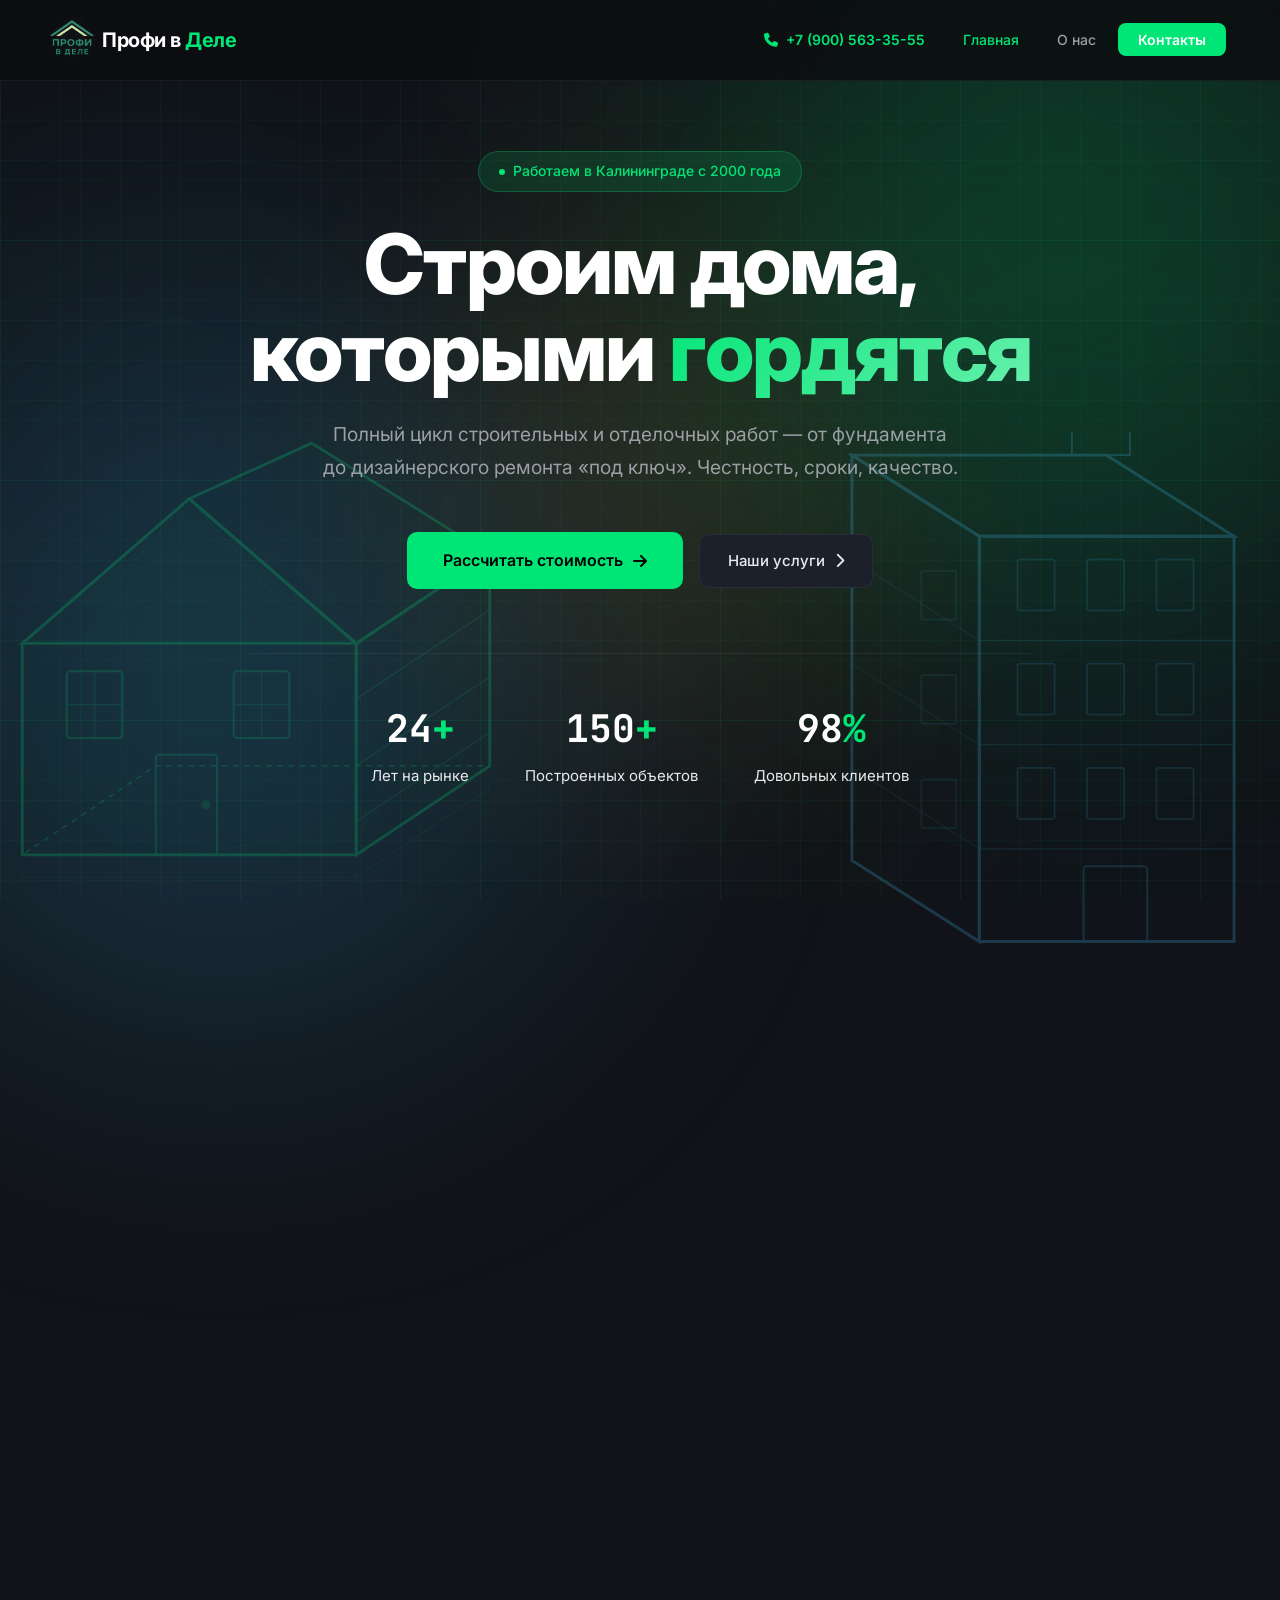
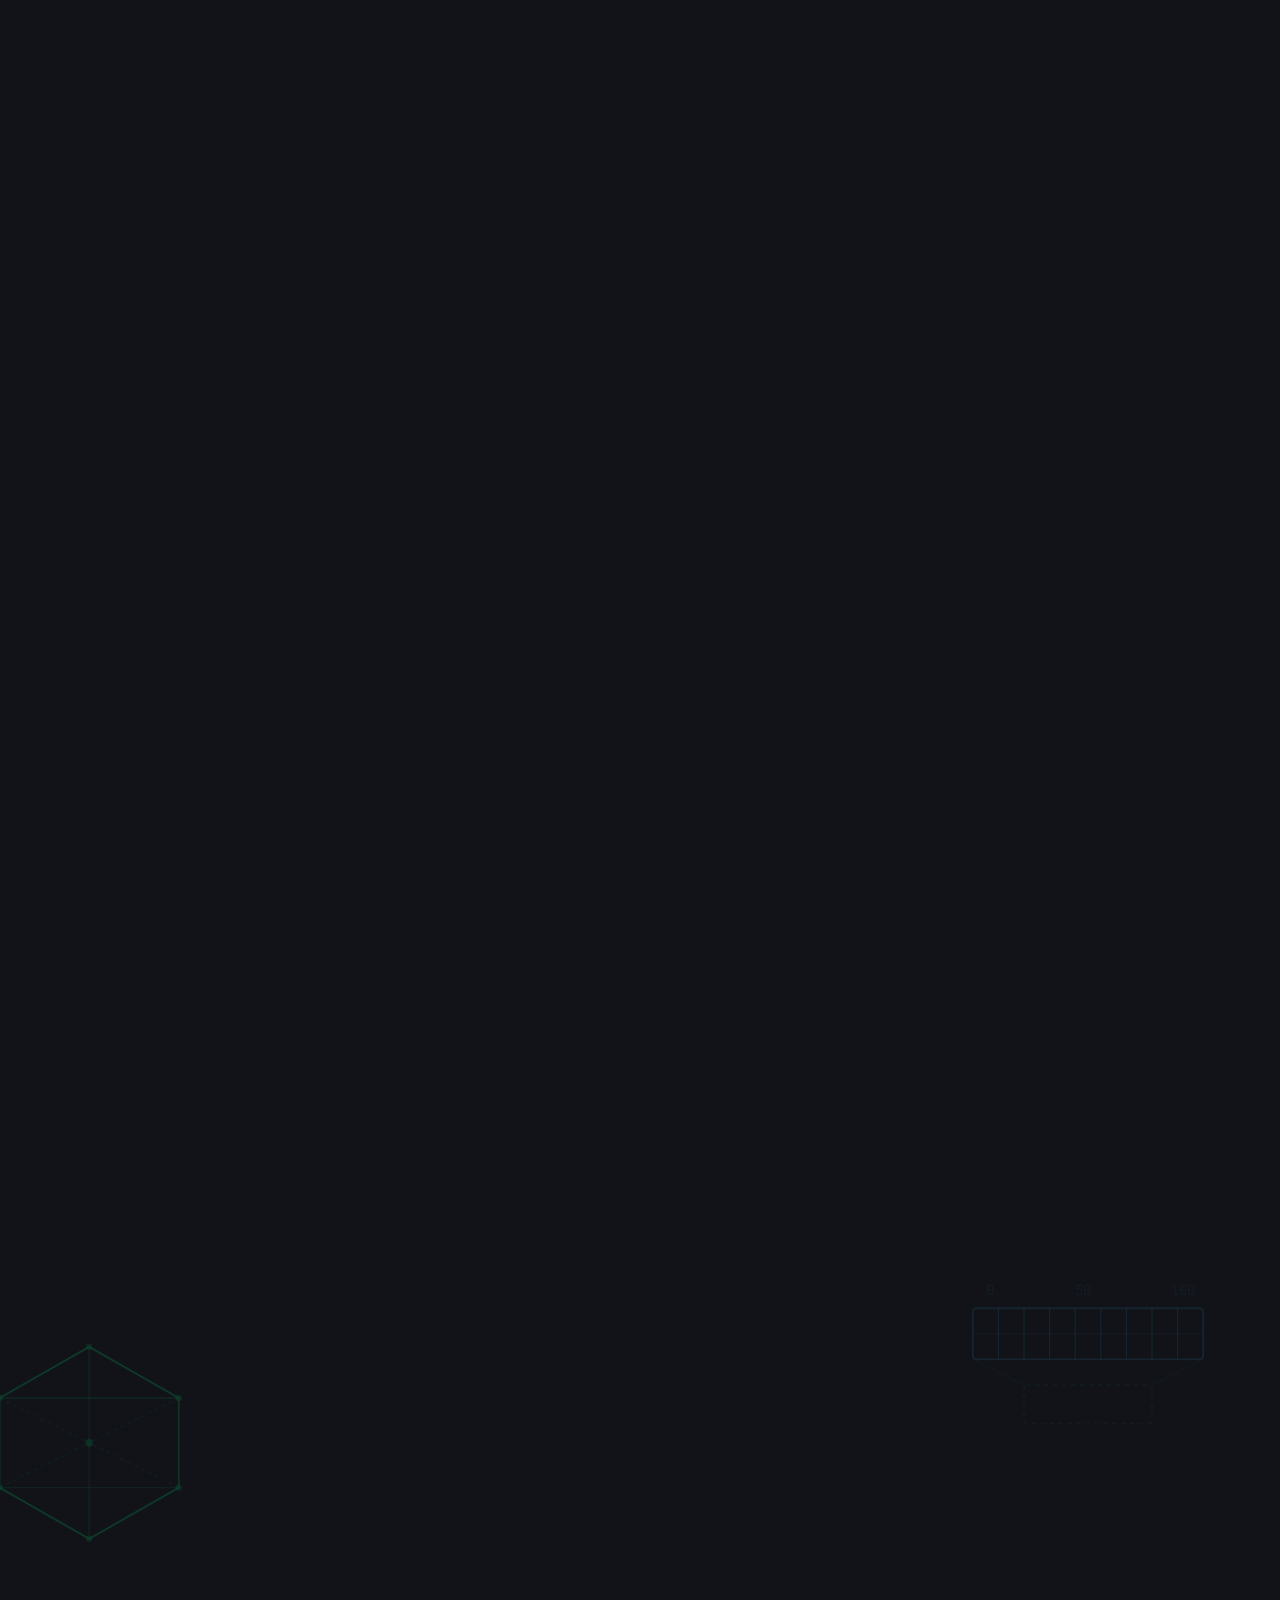
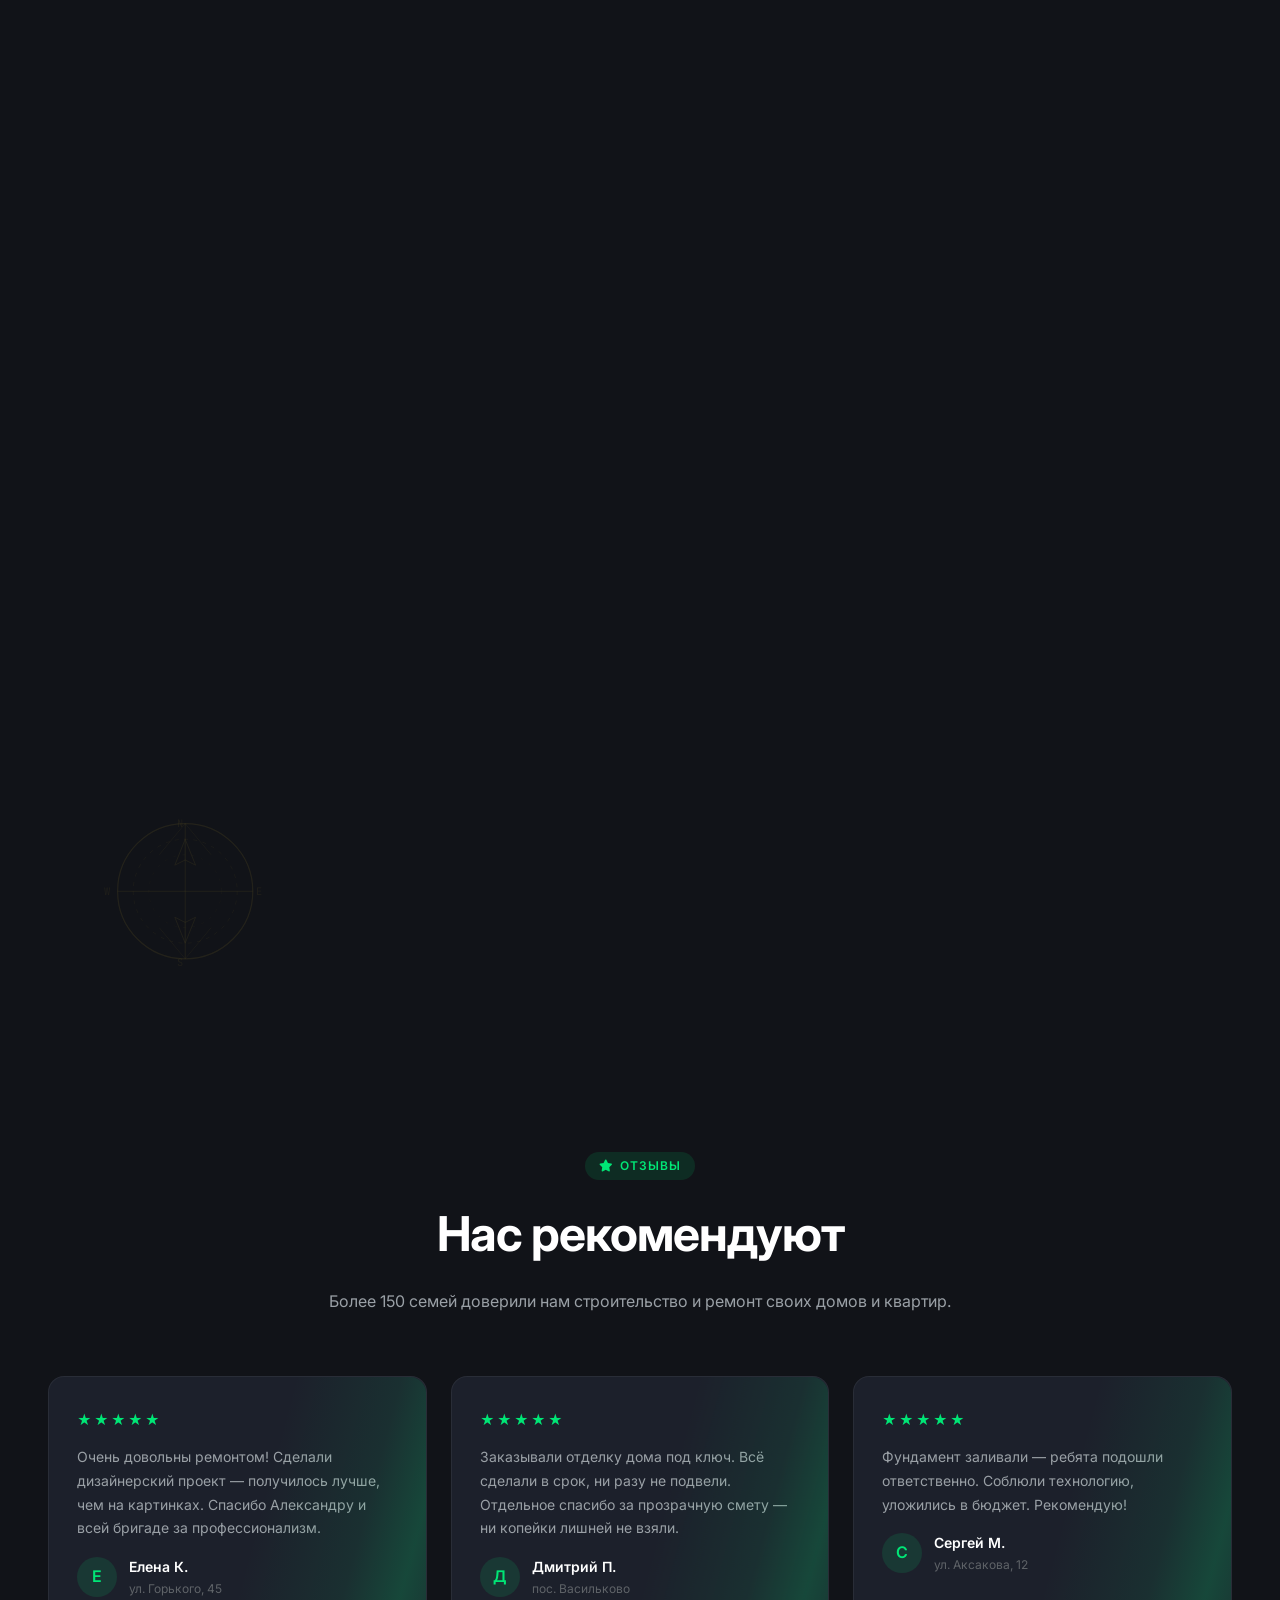
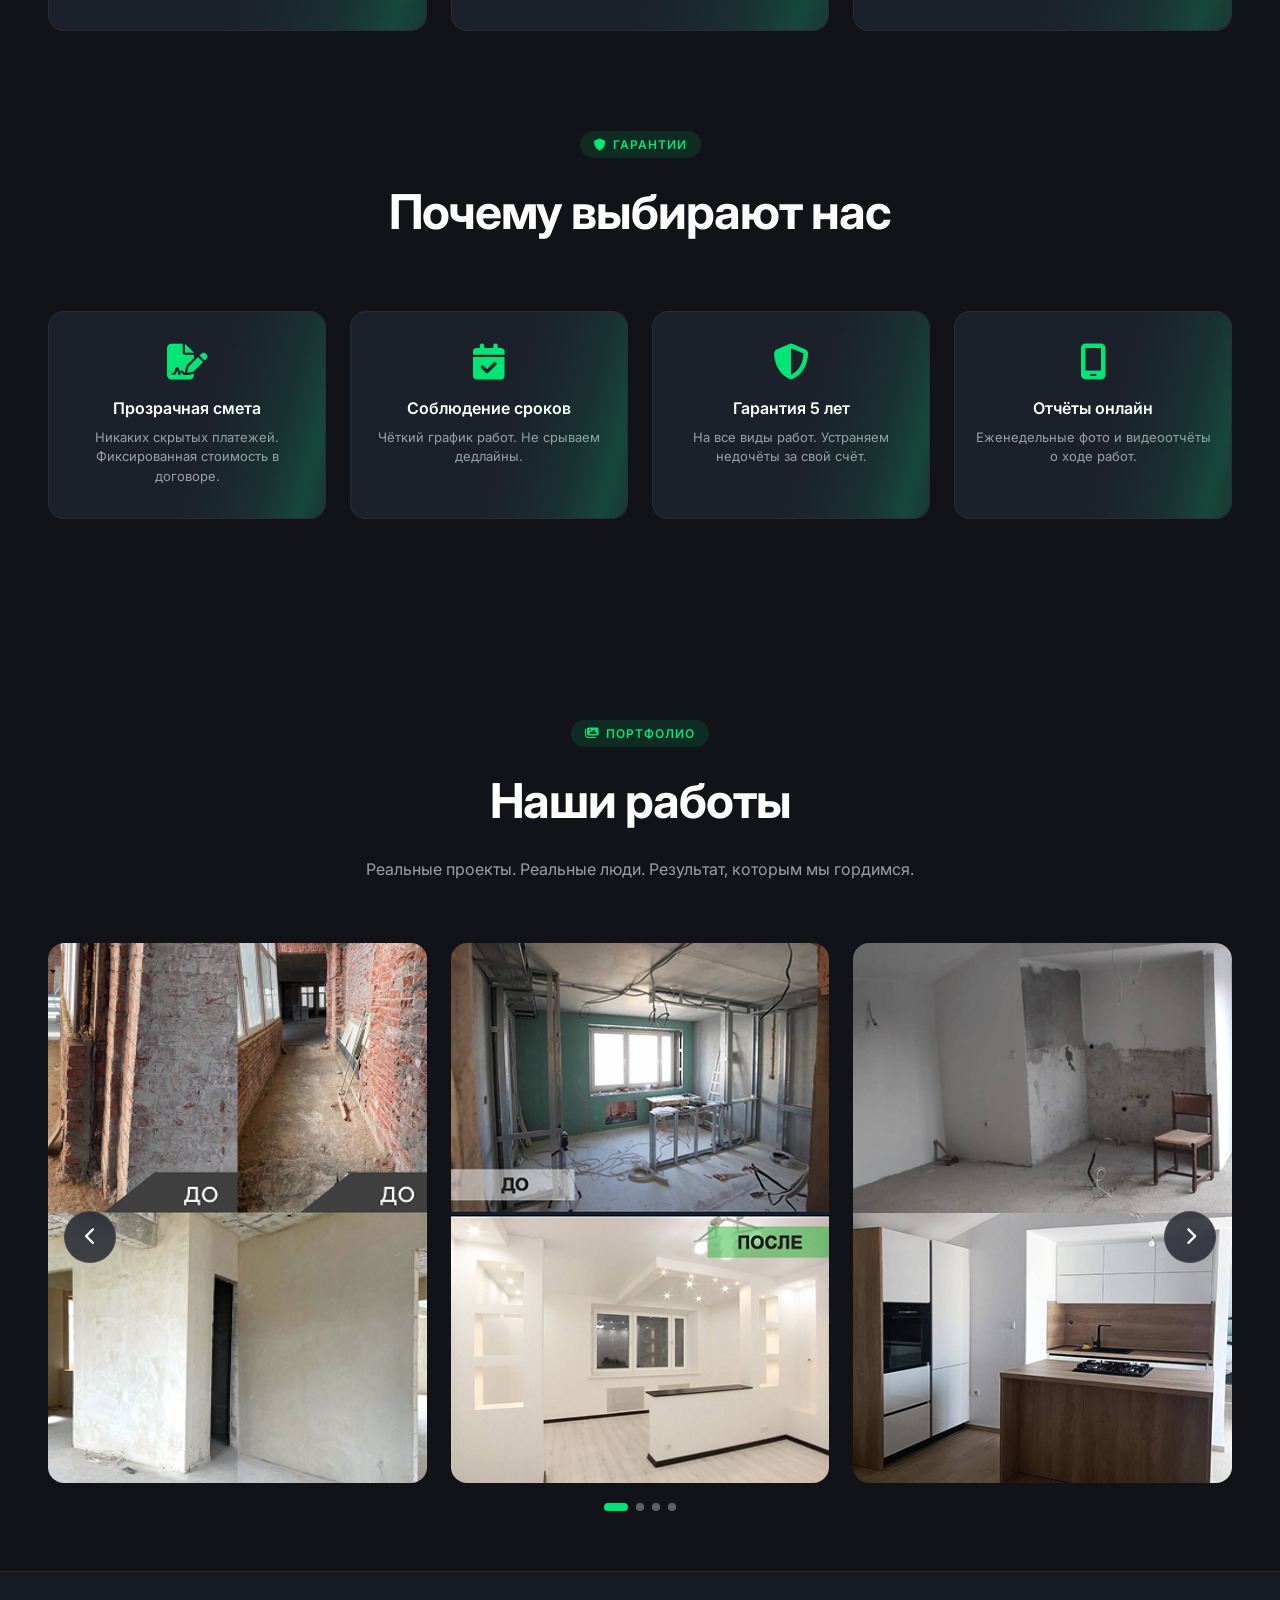
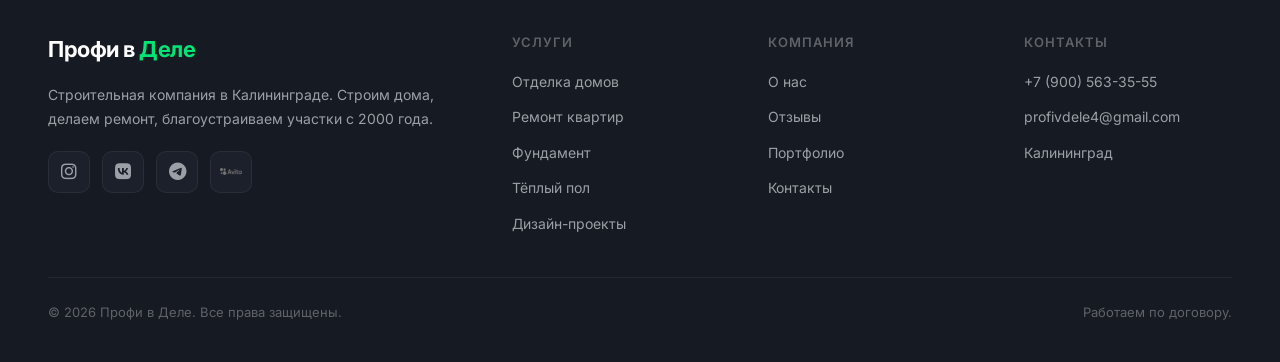
==== commit 8592a935: "Add files via upload swapped "Услуги" and "Процесс"" ====
--- a/index.html
+++ b/index.html
@@ -159,37 +159,6 @@
         </div>
     </section>
 
-    <!-- PROCESS -->
-    <section class="section" style="padding-top:24px;padding-bottom:0;">
-        <div class="section-header fade-up">
-            <div class="section-badge"><i class="fa-solid fa-arrow-right-arrow-left"></i> Процесс</div>
-            <h2>Как мы работаем</h2>
-            <p>Прозрачный процесс на каждом этапе — от замера до сдачи объекта.</p>
-        </div>
-        <div class="process-grid">
-            <div class="process-step fade-up">
-                <div class="process-number">01</div>
-                <h3>Заявка и замер</h3>
-                <p>Оставляете заявку — мы бесплатно выезжаем на объект, делаем замеры и обсуждаем пожелания.</p>
-            </div>
-            <div class="process-step fade-up">
-                <div class="process-number">02</div>
-                <h3>Смета и договор</h3>
-                <p>Готовим детальную смету без скрытых платежей. Подписываем прозрачный договор с фиксированной стоимостью.</p>
-            </div>
-            <div class="process-step fade-up">
-                <div class="process-number">03</div>
-                <h3>Строительство</h3>
-                <p>Работаем строго по графику. Еженедельные отчёты с фото. Контроль качества на каждом этапе.</p>
-            </div>
-            <div class="process-step fade-up">
-                <div class="process-number">04</div>
-                <h3>Сдача объекта</h3>
-                <p>Принимаете работу — подписываете акт. Даём гарантию до 5 лет на все виды работ.</p>
-            </div>
-        </div>
-    </section>
-
     <!-- SERVICES -->
     <section class="section" id="services" style="padding-bottom:0;">
         <div class="section-header fade-up">
@@ -257,6 +226,37 @@
                     <p>Благоустройство участка: дорожки, газоны, освещение, зоны отдыха. Всё для комфортной жизни на природе.</p>
 
                 </div>
+            </div>
+        </div>
+    </section>
+
+    <!-- PROCESS -->
+    <section class="section" style="padding-top:24px;padding-bottom:0;">
+        <div class="section-header fade-up">
+            <div class="section-badge"><i class="fa-solid fa-arrow-right-arrow-left"></i> Процесс</div>
+            <h2>Как мы работаем</h2>
+            <p>Прозрачный процесс на каждом этапе — от замера до сдачи объекта.</p>
+        </div>
+        <div class="process-grid">
+            <div class="process-step fade-up">
+                <div class="process-number">01</div>
+                <h3>Заявка и замер</h3>
+                <p>Оставляете заявку — мы бесплатно выезжаем на объект, делаем замеры и обсуждаем пожелания.</p>
+            </div>
+            <div class="process-step fade-up">
+                <div class="process-number">02</div>
+                <h3>Смета и договор</h3>
+                <p>Готовим детальную смету без скрытых платежей. Подписываем прозрачный договор с фиксированной стоимостью.</p>
+            </div>
+            <div class="process-step fade-up">
+                <div class="process-number">03</div>
+                <h3>Строительство</h3>
+                <p>Работаем строго по графику. Еженедельные отчёты с фото. Контроль качества на каждом этапе.</p>
+            </div>
+            <div class="process-step fade-up">
+                <div class="process-number">04</div>
+                <h3>Сдача объекта</h3>
+                <p>Принимаете работу — подписываете акт. Даём гарантию до 5 лет на все виды работ.</p>
             </div>
         </div>
     </section>
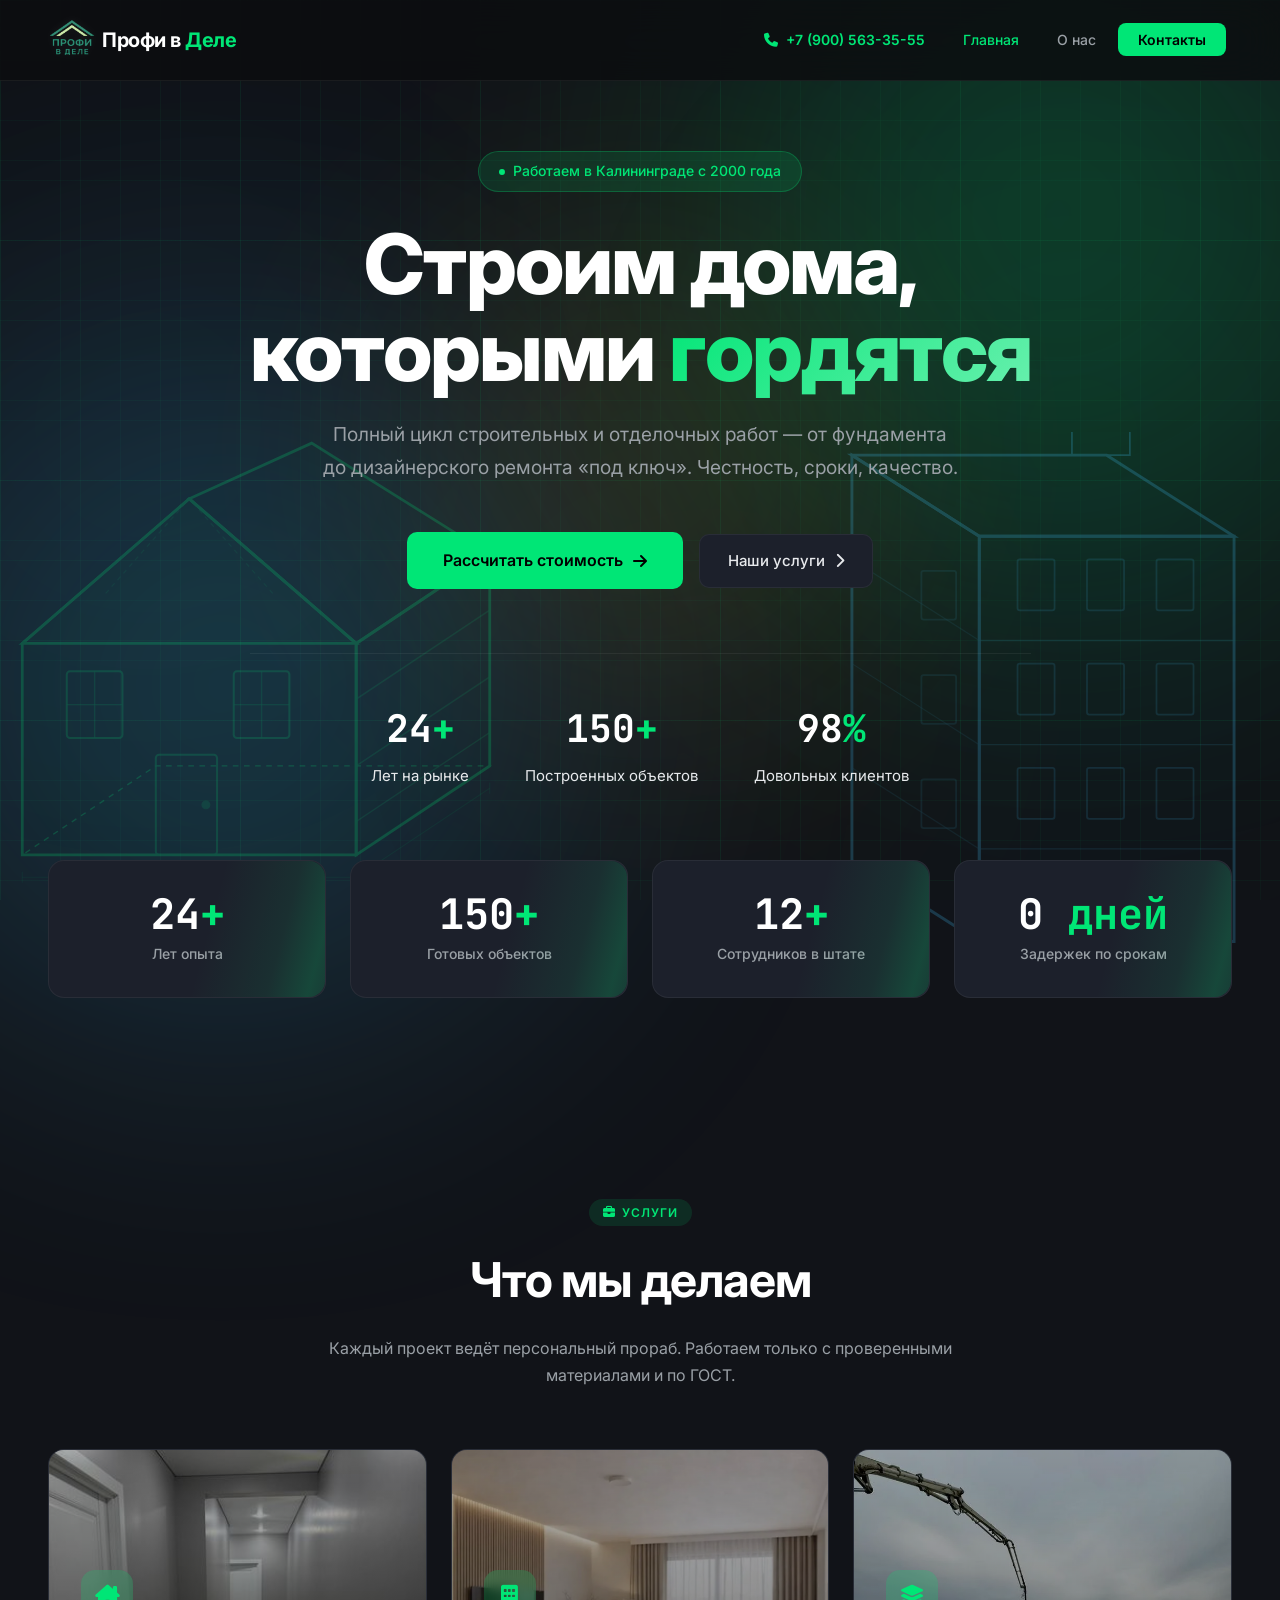
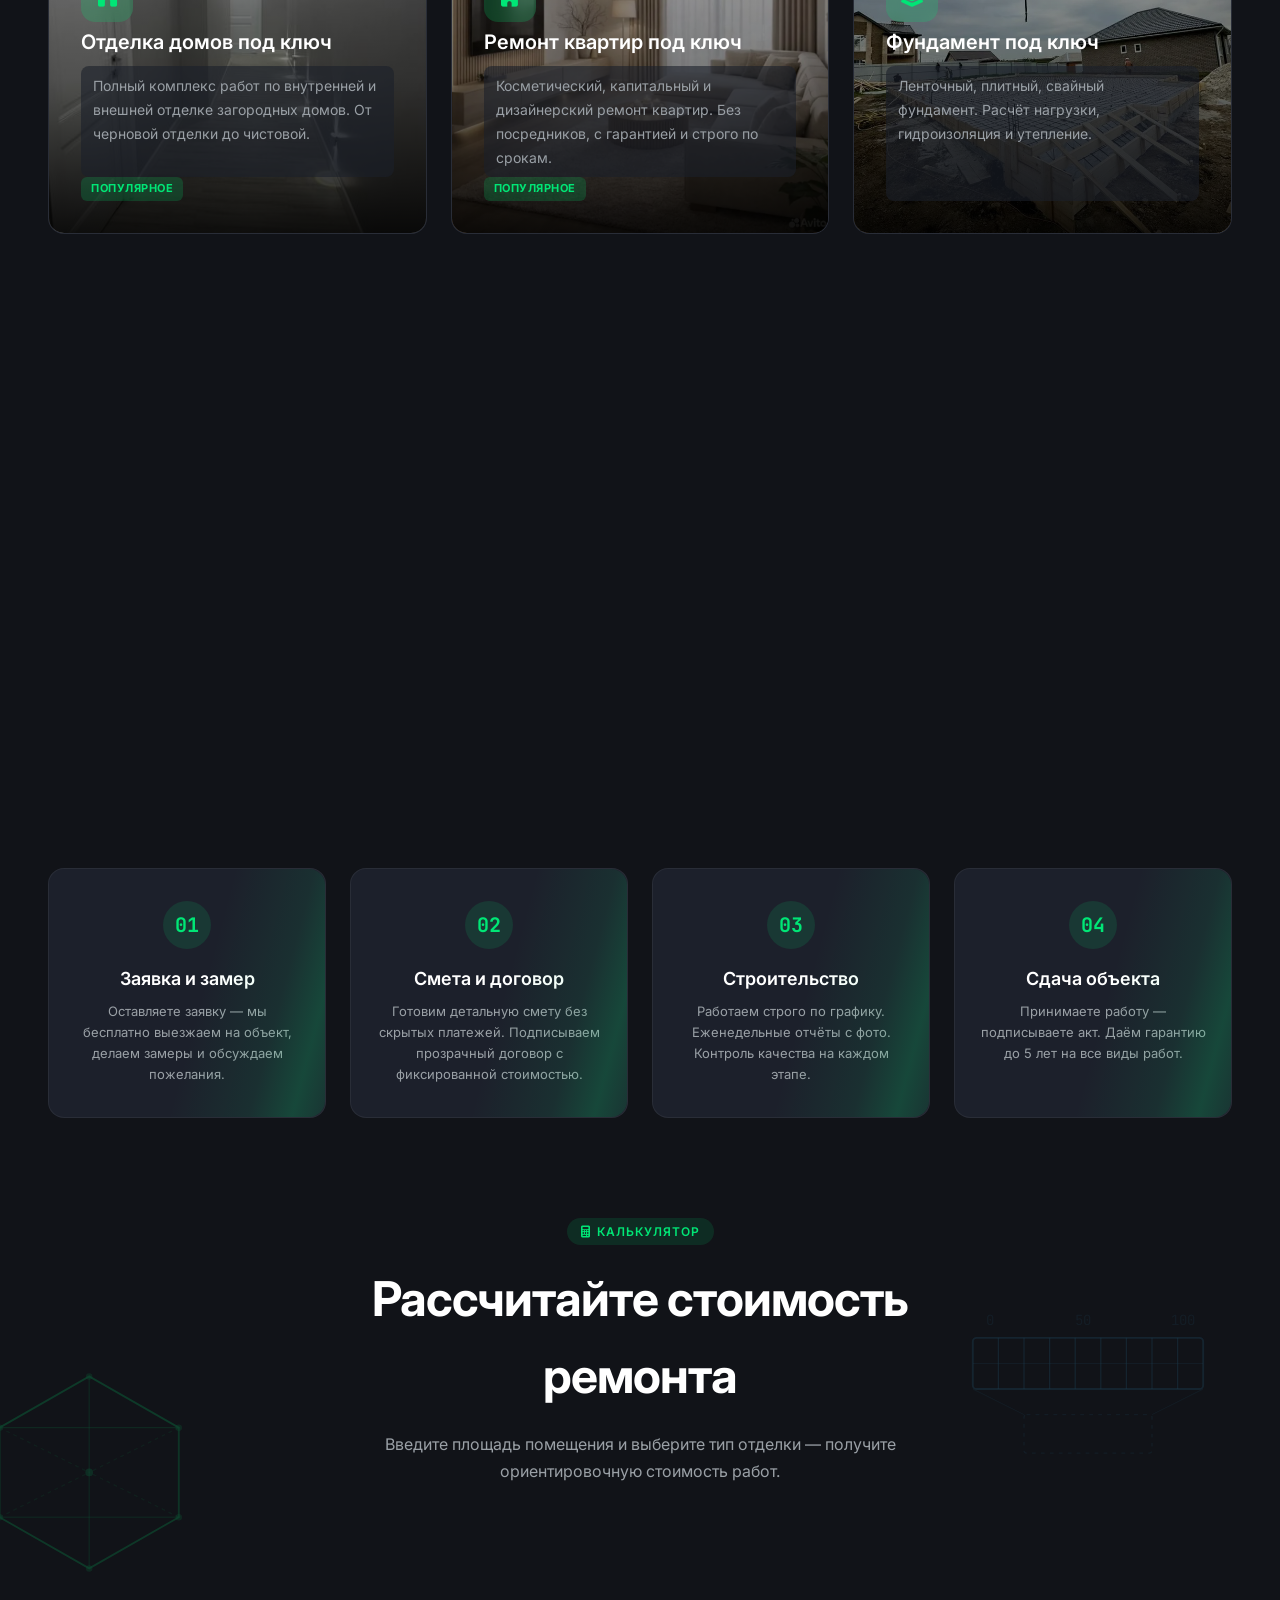
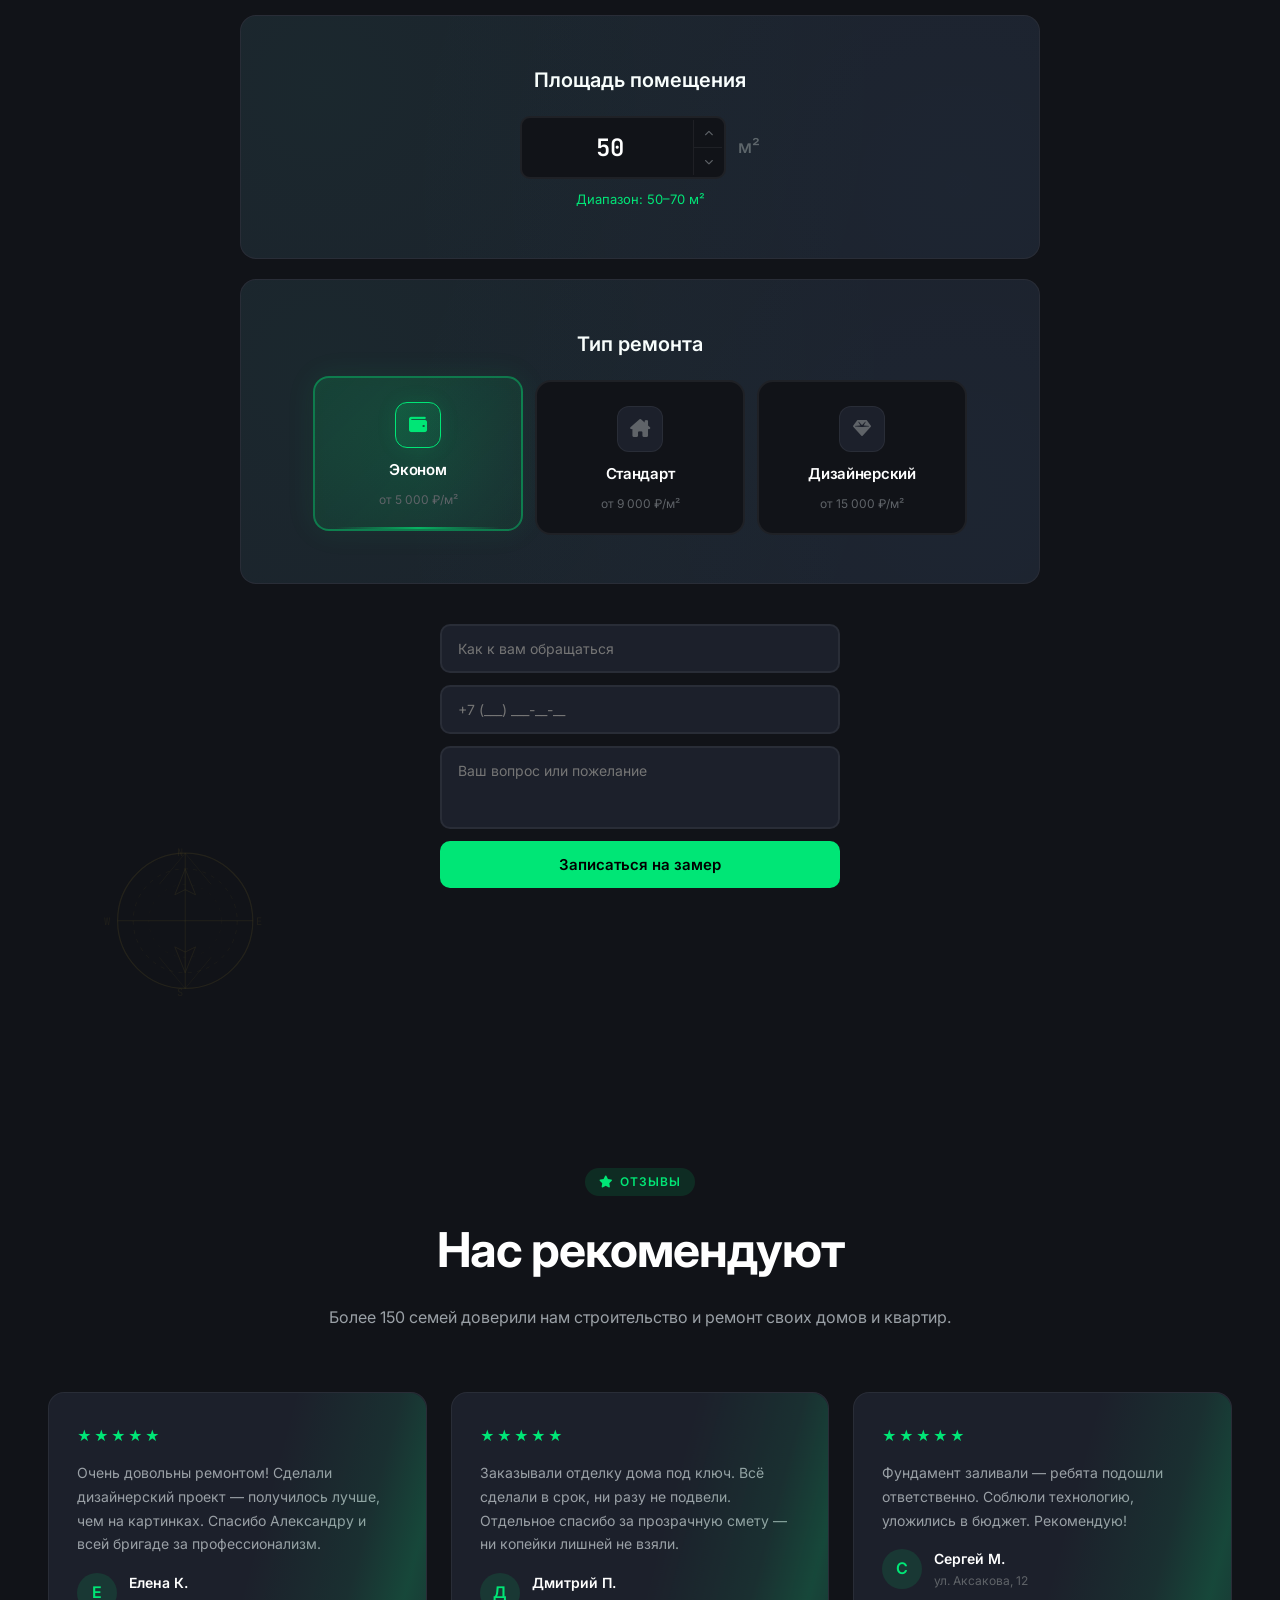
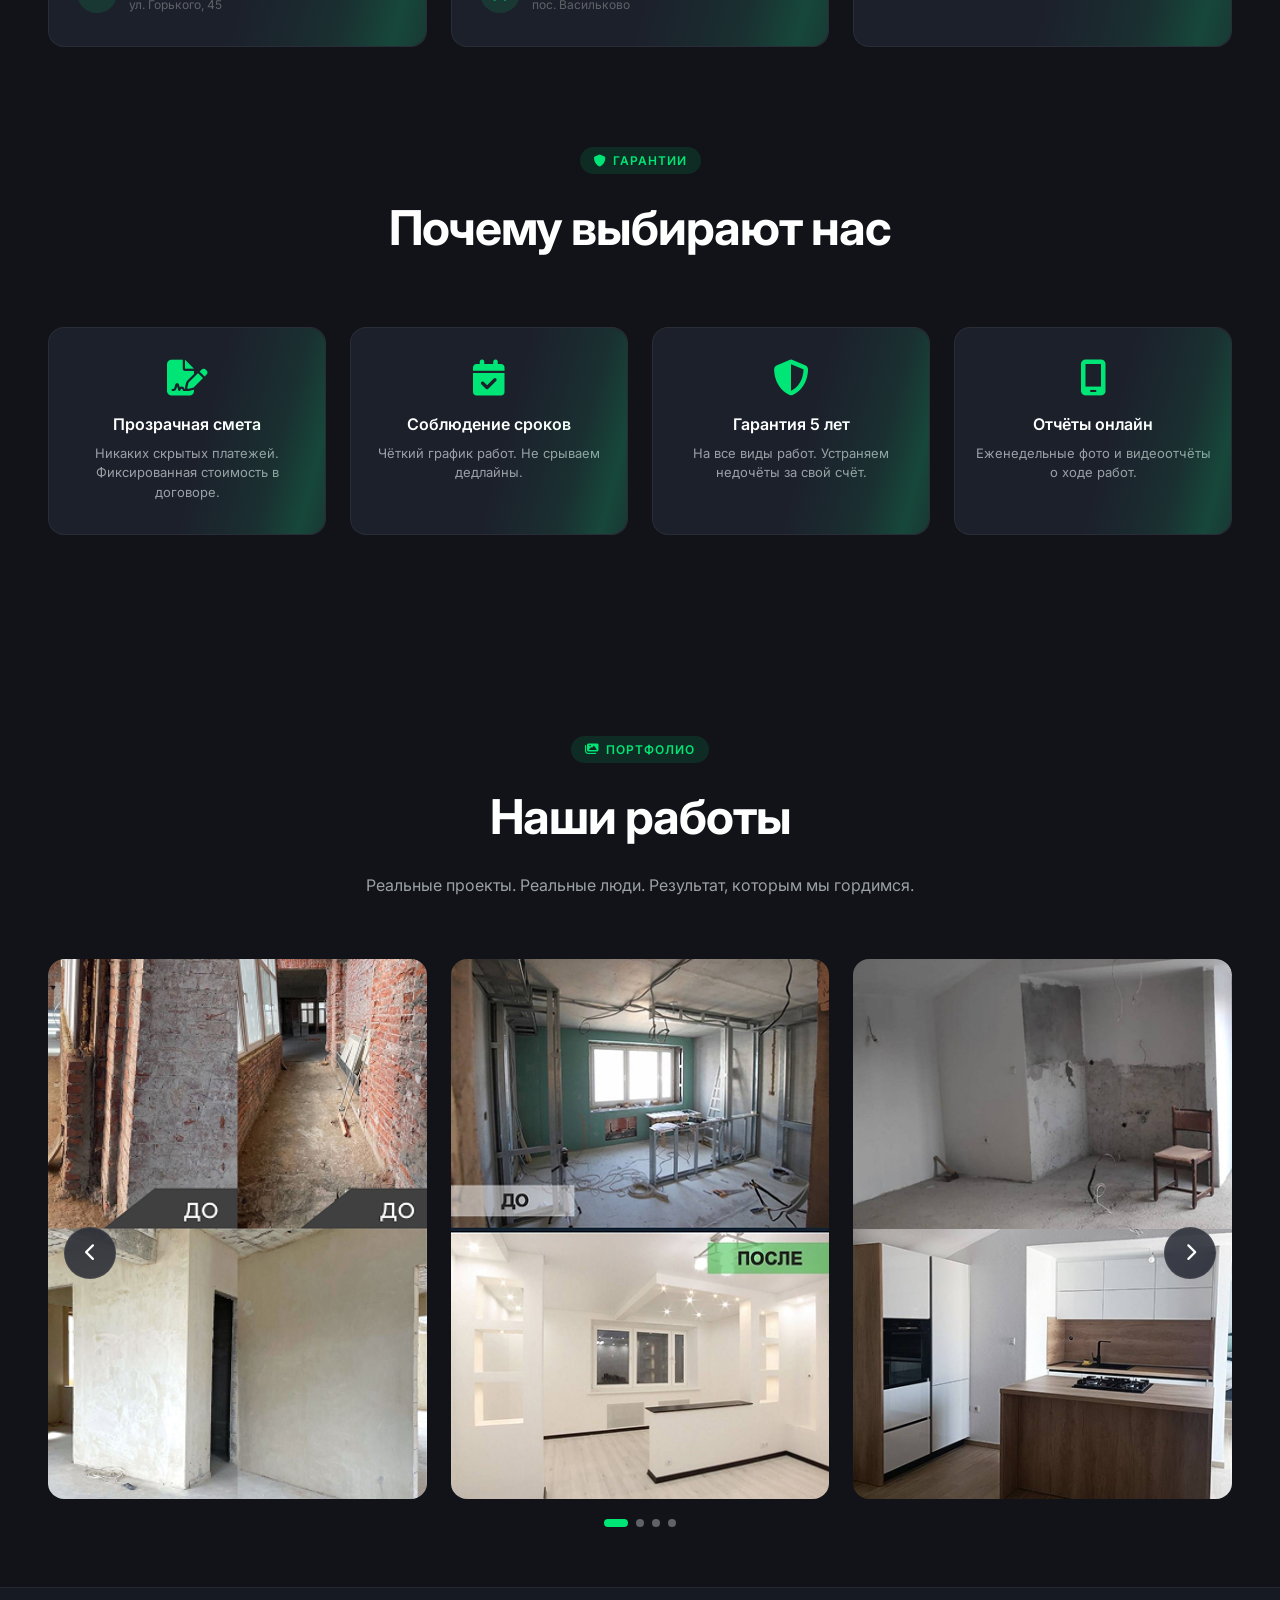
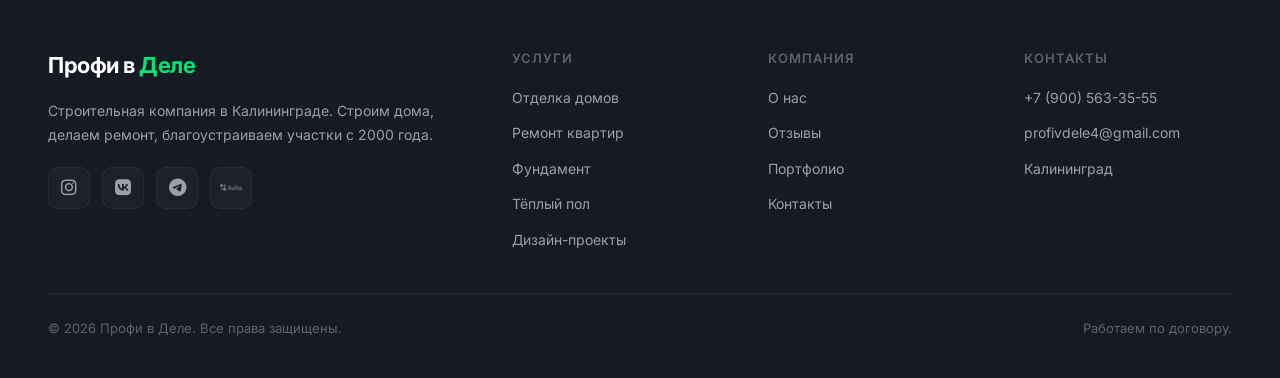
==== commit 620964ed: "Add files via upload" ====
--- a/index.html
+++ b/index.html
@@ -208,7 +208,7 @@
                 </div>
             </div>
             <div class="service-card service-card-bg fade-up">
-                <div class="service-bg" style="background-image:url('img/photo1.png');"></div>
+                <div class="service-bg" style="background-image:url('img/photo14.png');"></div>
                 <div class="service-overlay"></div>
                 <div class="service-content">
                     <div class="service-icon"><i class="fa-solid fa-pen-ruler"></i></div>
@@ -218,7 +218,7 @@
                 </div>
             </div>
             <div class="service-card service-card-bg fade-up">
-                <div class="service-bg" style="background-image:url('img/photo2.png');"></div>
+                <div class="service-bg" style="background-image:url('img/photo15.png');"></div>
                 <div class="service-overlay"></div>
                 <div class="service-content">
                     <div class="service-icon"><i class="fa-solid fa-tree"></i></div>
--- a/css/main.css
+++ b/css/main.css
@@ -151,7 +151,7 @@
 header nav ul li a.active { color: var(--accent); }
 header nav ul li a.btn {
     background: var(--accent);
-    color: #fff;
+    color: #000;
     padding: 8px 20px;
     border-radius: 8px;
     font-weight: 600;
@@ -522,8 +522,8 @@
     background: linear-gradient(135deg, var(--accent-dim), transparent);
     opacity: 0; transition: var(--transition);
 }
-.service-card:hover { border-color: rgba(0, 230, 118, 0.2); transform: translateY(-6px); box-shadow: 0 8px 40px rgba(0, 230, 118, 0.08); }
-.service-card:hover::after { opacity: 1; }
+.service-card:hover { border-color: rgba(0, 230, 118, 0.15); transform: translateY(-6px); box-shadow: 0 8px 40px rgba(0, 230, 118, 0.04); }
+.service-card:hover::after { opacity: 0.5; }
 .service-card > * { position: relative; z-index: 1; }
 
 /* Cards with background images */
@@ -552,7 +552,7 @@
     transition: var(--transition);
 }
 .service-card-bg:hover .service-overlay {
-    background: linear-gradient(to top, rgba(0,0,0,0.95) 0%, rgba(0, 230, 118, 0.15) 50%, rgba(0,0,0,0.3) 100%);
+    background: linear-gradient(to top, rgba(0,0,0,0.95) 0%, rgba(0, 230, 118, 0.08) 50%, rgba(0,0,0,0.3) 100%);
 }
 .service-content {
     position: relative;
@@ -569,6 +569,9 @@
 }
 .service-card-bg .service-content p {
     flex: 1;
+    background: color-mix(in srgb, var(--bg-card) 60%, transparent);
+    padding: 8px 12px;
+    border-radius: 8px;
 }
 .service-card-bg .service-content .service-tag {
     margin-top: auto;
